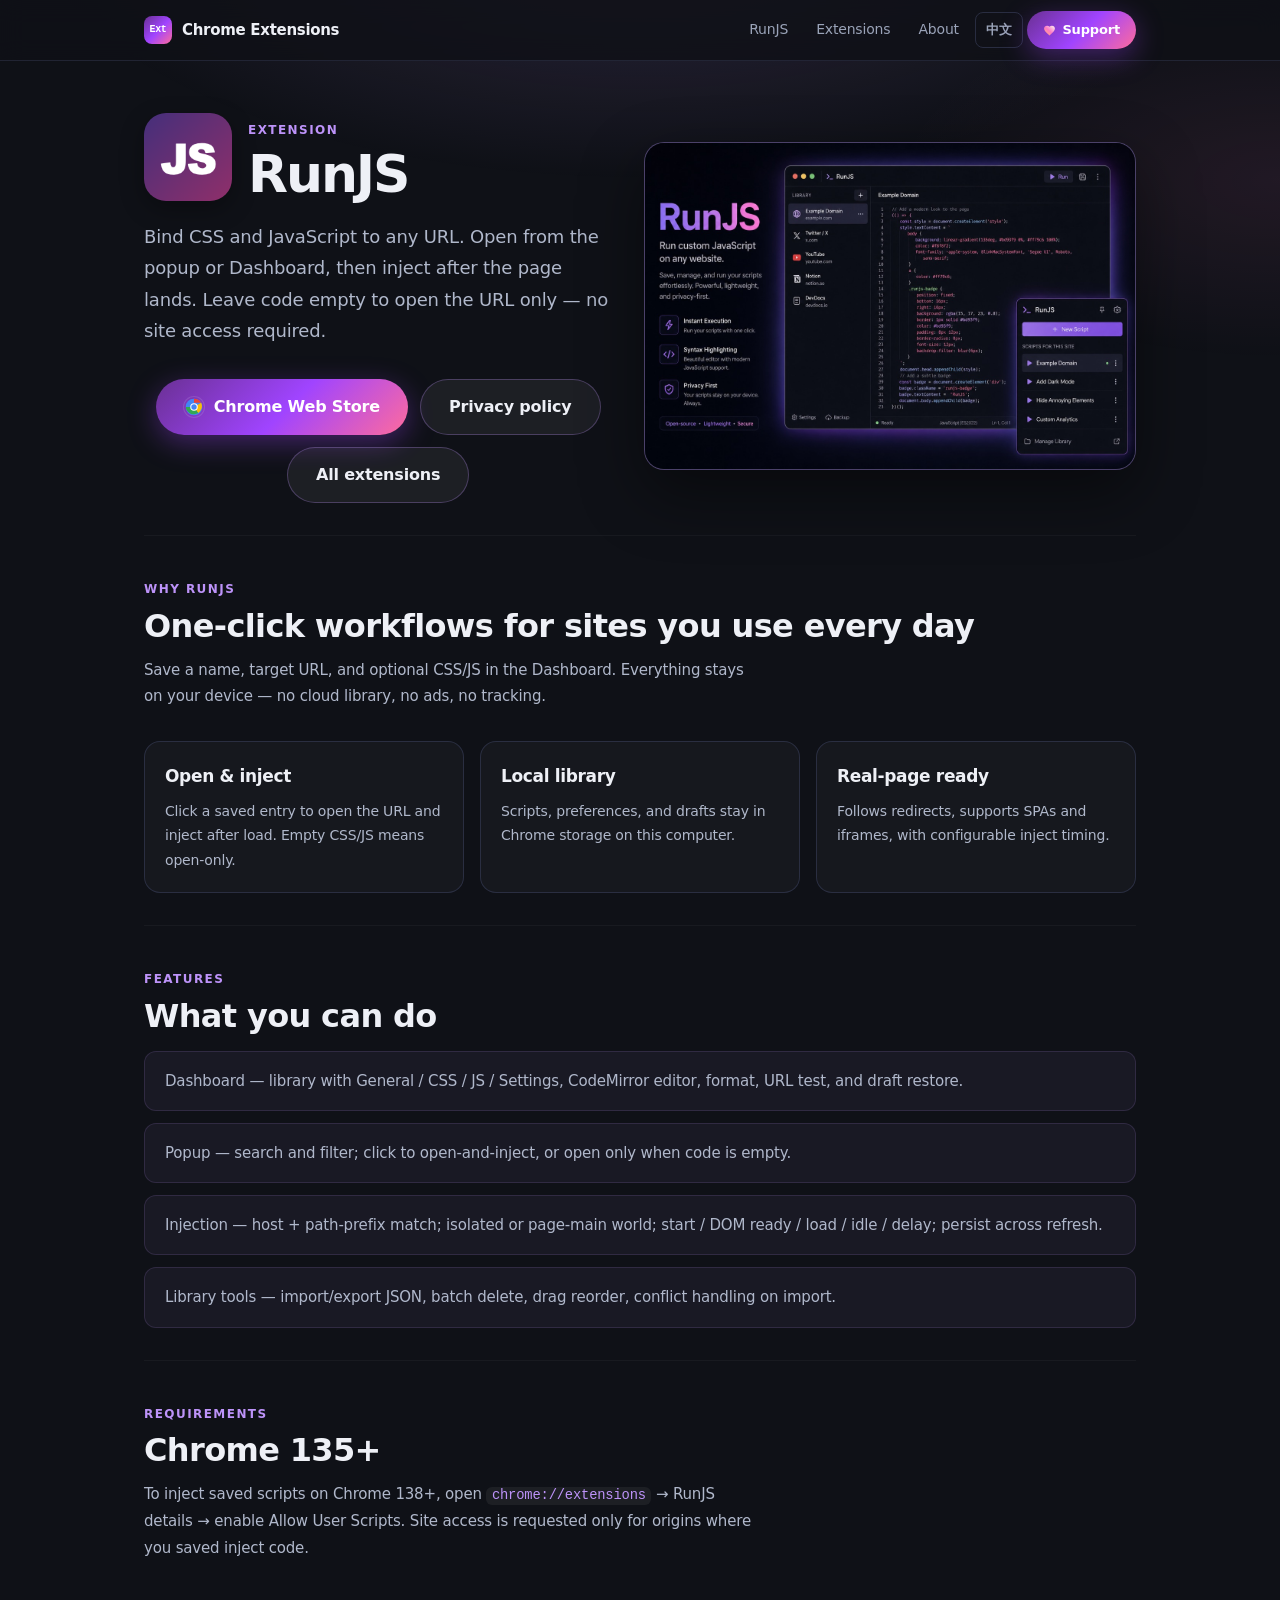
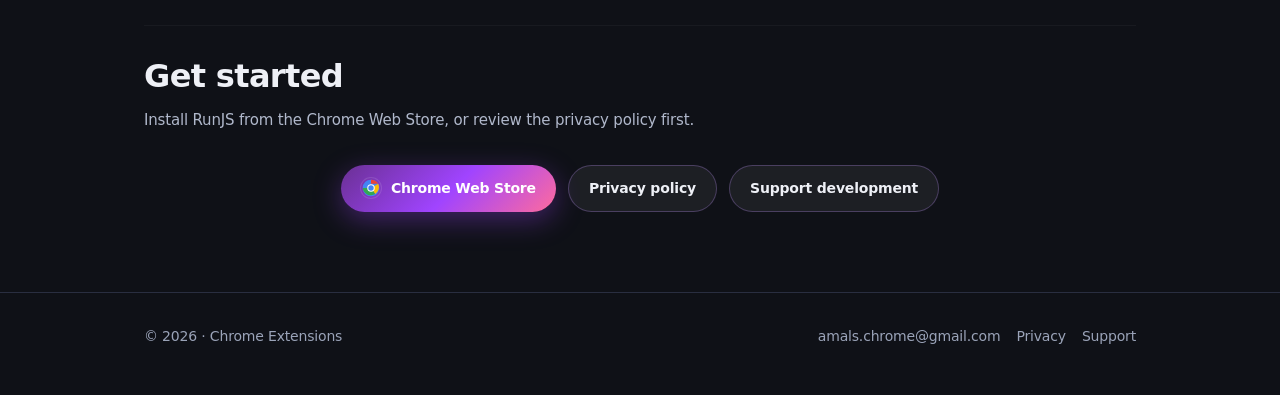
==== runjs/index.html @ 659ab611 "Deploy site 2026-09-02T06:31:39Z" ====
<!DOCTYPE html><html lang="en"> <head><meta charset="utf-8"><meta name="viewport" content="width=device-width, initial-scale=1"><meta name="description" content="RunJS binds CSS and JavaScript to URLs you choose, then injects after the page loads — local-first, no ads, no tracking."><meta name="google-site-verification" content="qglDXwd5WsR262u3-31LoP47II7P1hhxSIAEebaW-9A"><title>RunJS · Chrome Extensions</title><link rel="icon" href="/favicon.ico" sizes="any"><link rel="icon" href="/assets/site-icon.svg" type="image/svg+xml"><script>
  (function () {
    try {
      var KEY = "amals-site-locale";
      var stored = localStorage.getItem(KEY);
      var path = location.pathname || "/";
      var onZh = path === "/zh" || path === "/zh/" || path.indexOf("/zh/") === 0;

      function preferZh() {
        var langs = [];
        if (navigator.languages && navigator.languages.length) {
          langs = langs.concat(Array.prototype.slice.call(navigator.languages));
        }
        if (navigator.language) langs.push(navigator.language);
        for (var i = 0; i < langs.length; i++) {
          var x = String(langs[i] || "").toLowerCase();
          if (x.indexOf("zh") === 0) return true;
          if (x.indexOf("en") === 0) return false;
        }
        return false;
      }

      function toZh(p) {
        if (p === "/" || p === "") return "/zh/";
        if (p.indexOf("/zh") === 0) return p.endsWith("/") ? p : p + "/";
        return "/zh" + (p.endsWith("/") ? p : p + "/");
      }

      function toEn(p) {
        if (p === "/zh" || p === "/zh/") return "/";
        if (p.indexOf("/zh/") === 0) {
          var rest = p.slice(3);
          return rest.endsWith("/") ? rest : rest + "/";
        }
        return p.endsWith("/") ? p : p + "/";
      }

      var wantZh = stored === "zh" ? true : stored === "en" ? false : preferZh();
      if (wantZh && !onZh) {
        location.replace(toZh(path));
        return;
      }
      if (!wantZh && onZh && stored === "en") {
        location.replace(toEn(path));
      }
    } catch (e) {}
  })();
</script><link rel="stylesheet" href="/_astro/index.DEeL3NDK.css"></head> <body> <div class="bg-glow" aria-hidden="true"></div> <header class="nav"> <div class="wrap nav-inner"> <a class="brand" href="/"> <span class="brand-mark" aria-hidden="true">Ext</span> <span>Chrome Extensions</span> </a> <nav class="nav-links" aria-label="Primary"> <a class="nav-hide-mobile" href="/runjs/">RunJS</a> <a class="nav-hide-mobile" href="/#extensions">Extensions</a> <a class="nav-hide-mobile" href="/#about">About</a> <a class="lang-switch" href="/zh/runjs/" lang="zh-CN" data-locale-switch="zh" aria-label="Language"> 中文 </a> <a class="btn btn-primary btn-sm nav-support-btn" href="/#support"> <svg class="btn-heart" viewBox="0 0 24 24" aria-hidden="true" focusable="false"> <defs> <linearGradient id="nav-heart-grad" x1="0%" y1="100%" x2="100%" y2="0%"> <stop offset="0%" stop-color="#ffb86c"></stop> <stop offset="48%" stop-color="#ff79c6"></stop> <stop offset="100%" stop-color="#f8f8f2"></stop> </linearGradient> </defs> <path fill="url(#nav-heart-grad)" d="M12 21.35l-1.45-1.32C5.4 15.36 2 12.28 2 8.5 2 5.42 4.42 3 7.5 3c1.74 0 3.41.81 4.5 2.09C13.09 3.81 14.76 3 16.5 3 19.58 3 22 5.42 22 8.5c0 3.78-3.4 6.86-8.55 11.54L12 21.35z"></path> </svg> Support </a> </nav> </div> </header> <script>
  document.querySelectorAll("[data-locale-switch]").forEach(function (el) {
    el.addEventListener("click", function () {
      try {
        localStorage.setItem("amals-site-locale", el.getAttribute("data-locale-switch") || "");
      } catch (e) {}
    });
  });
</script>  <main id="top"> <div class="wrap"> <section class="hero product-hero"> <div class="product-hero-grid"> <div class="product-hero-copy"> <div class="product-hero-brand"> <img class="product-hero-icon" src="/assets/runjs-icon128.png" width="88" height="88" alt="RunJS icon"> <div> <p class="section-label">Extension</p> <h1>RunJS</h1> </div> </div> <p class="hero-lead product-lead">Bind CSS and JavaScript to any URL. Open from the popup or Dashboard, then inject after the page lands. Leave code empty to open the URL only — no site access required.</p> <div class="hero-actions"> <a class="btn btn-primary btn-lg btn-with-icon" href="https://chromewebstore.google.com/detail/runjs/ojnklfecniapdcbficadmjdljogefooe" rel="noopener noreferrer" target="_blank"> <svg class="btn-chrome-icon" viewBox="0 0 48 48" width="20" height="20" role="img"> <title>Chrome</title> <circle cx="24" cy="24" r="20" fill="#4285F4"></circle> <path fill="#EA4335" d="M24 4a20 20 0 0 1 17.32 10H24z"></path> <path fill="#FBBC05" d="M41.32 14A20 20 0 0 1 34 38.66L24 24z"></path> <path fill="#34A853" d="M34 38.66A20 20 0 0 1 4 24h20z"></path> <circle cx="24" cy="24" r="9" fill="#fff"></circle> <circle cx="24" cy="24" r="6.5" fill="#4285F4"></circle> </svg> Chrome Web Store </a> <a class="btn btn-ghost btn-lg" href="/runjs/privacy/"> Privacy policy </a> <a class="btn btn-ghost btn-lg" href="/">All extensions</a> </div> </div> <div class="product-hero-visual"> <img class="product-hero-shot" src="/assets/runjs-hero-mockup.jpg" width="960" height="540" alt="RunJS Dashboard and popup interface mockup" loading="eager" decoding="async"> </div> </div> </section> <section class="product-section"> <p class="section-label">Why RunJS</p> <h2 class="section-title">One-click workflows for sites you use every day</h2> <p class="section-desc">Save a name, target URL, and optional CSS/JS in the Dashboard. Everything stays on your device — no cloud library, no ads, no tracking.</p> <div class="product-grid"> <article class="product-card"> <h3>Open &amp; inject</h3> <p>Click a saved entry to open the URL and inject after load. Empty CSS/JS means open-only.</p> </article> <article class="product-card"> <h3>Local library</h3> <p>Scripts, preferences, and drafts stay in Chrome storage on this computer.</p> </article> <article class="product-card"> <h3>Real-page ready</h3> <p>Follows redirects, supports SPAs and iframes, with configurable inject timing.</p> </article> </div> </section> <section class="product-section"> <p class="section-label">Features</p> <h2 class="section-title">What you can do</h2> <ul class="product-list"> <li>Dashboard — library with General / CSS / JS / Settings, CodeMirror editor, format, URL test, and draft restore.</li> <li>Popup — search and filter; click to open-and-inject, or open only when code is empty.</li> <li>Injection — host + path-prefix match; isolated or page-main world; start / DOM ready / load / idle / delay; persist across refresh.</li> <li>Library tools — import/export JSON, batch delete, drag reorder, conflict handling on import.</li> </ul> </section> <section class="product-section"> <p class="section-label">Requirements</p> <h2 class="section-title">Chrome 135+</h2> <p class="section-desc"> To inject saved scripts on Chrome 138+, open  <code class="inline-code">chrome://extensions</code>  → RunJS details → enable Allow User Scripts. Site access is requested only for origins where you saved inject code. </p> </section> <section class="product-section product-cta"> <h2 class="section-title">Get started</h2> <p class="section-desc">Install RunJS from the Chrome Web Store, or review the privacy policy first.</p> <div class="hero-actions"> <a class="btn btn-primary btn-with-icon" href="https://chromewebstore.google.com/detail/runjs/ojnklfecniapdcbficadmjdljogefooe" rel="noopener noreferrer" target="_blank"> <svg class="btn-chrome-icon" viewBox="0 0 48 48" width="20" height="20" role="img"> <title>Chrome</title> <circle cx="24" cy="24" r="20" fill="#4285F4"></circle> <path fill="#EA4335" d="M24 4a20 20 0 0 1 17.32 10H24z"></path> <path fill="#FBBC05" d="M41.32 14A20 20 0 0 1 34 38.66L24 24z"></path> <path fill="#34A853" d="M34 38.66A20 20 0 0 1 4 24h20z"></path> <circle cx="24" cy="24" r="9" fill="#fff"></circle> <circle cx="24" cy="24" r="6.5" fill="#4285F4"></circle> </svg> Chrome Web Store </a> <a class="btn btn-ghost" href="/runjs/privacy/">Privacy policy</a> <a class="btn btn-ghost" href="/#support">Support development</a> </div> </section> </div> </main>  <footer> <div class="wrap footer-inner"> <span>© 2026 · Chrome Extensions</span> <div class="footer-links"> <a href="mailto:amals.chrome@gmail.com">amals.chrome@gmail.com</a> <a href="/runjs/privacy/">Privacy</a> <a href="/#support">Support</a> </div> </div> </footer> </body></html>
---- _astro/index.DEeL3NDK.css ----
:root{--bg: #0f1117;--panel: #1e2130;--panel-hover: #252a3d;--border: rgba(46, 51, 72, .85);--border-subtle: rgba(255, 255, 255, .04);--border-strong: rgba(189, 147, 249, .35);--fg: #eef0f6;--muted: #9aa3b8;--muted-soft: #b0b8cb;--accent: #bd93f9;--accent-2: #ff79c6;--green: #50fa7b;--gradient: linear-gradient(135deg, #6a3093 0%, #a044ff 52%, #ff6b9d 100%);--gradient-text: linear-gradient(135deg, #bd93f9 0%, #c77dff 38%, #ff79c6 100%);--gradient-soft: linear-gradient(135deg, rgba(106, 48, 147, .22) 0%, rgba(30, 33, 48, .88) 58%);--gradient-card: linear-gradient(120deg, rgba(189, 147, 249, .12), rgba(255, 121, 198, .08));--shadow-sm: 0 8px 24px rgba(0, 0, 0, .32);--shadow-md: 0 24px 64px rgba(0, 0, 0, .45);--radius-xs: 8px;--radius-sm: 12px;--radius: 16px;--space-1: 4px;--space-2: 8px;--space-3: 12px;--space-4: 16px;--space-5: 20px;--space-6: 24px;--space-7: 32px;--space-8: 48px;--font: "Inter", ui-sans-serif, system-ui, -apple-system, "Segoe UI", sans-serif;--font-mono: "JetBrains Mono", ui-monospace, Menlo, Consolas, monospace;--line-tight: 1.15;--line-body: 1.65;--line-loose: 1.75;--ease: cubic-bezier(.4, 0, .2, 1)}*{box-sizing:border-box}html{scroll-behavior:smooth}body{margin:0;min-height:100vh;display:flex;flex-direction:column;background:var(--bg);color:var(--fg);font-family:var(--font);font-size:16px;line-height:var(--line-body);letter-spacing:-.011em;-webkit-font-smoothing:antialiased;-moz-osx-font-smoothing:grayscale}body>main{flex:1 0 auto;width:100%}a{color:var(--accent);text-decoration:none;transition:color .18s var(--ease)}a:hover{color:var(--accent-2)}.bg-glow{position:fixed;inset:0;pointer-events:none;z-index:0;background:radial-gradient(ellipse 80% 50% at 50% -10%,rgba(189,147,249,.18),transparent 60%),radial-gradient(ellipse 60% 40% at 100% 20%,rgba(255,121,198,.08),transparent 50%)}.wrap{position:relative;z-index:1;max-width:1040px;margin:0 auto;padding:0 var(--space-6)}.nav{position:sticky;top:0;z-index:10;flex-shrink:0;backdrop-filter:blur(12px);background:#0f1117d1;border-bottom:1px solid rgba(46,51,72,.6)}.nav-inner{display:flex;align-items:center;justify-content:space-between;gap:var(--space-4);min-height:60px}.brand{display:flex;align-items:center;gap:10px;font-weight:700;font-size:15px;color:var(--fg);letter-spacing:-.02em;transition:opacity .18s var(--ease)}.brand:hover{color:var(--fg);opacity:.92}.brand-mark{width:28px;height:28px;border-radius:var(--radius-xs);background:var(--gradient);display:grid;place-items:center;font-family:var(--font-mono);font-size:10px;font-weight:800;color:#fff;letter-spacing:-.04em}.nav-links{display:flex;align-items:center;gap:var(--space-1);flex-wrap:wrap}.nav-links a:not(.btn){color:var(--muted);font-size:14px;padding:8px 12px;border-radius:var(--radius-xs);transition:color .18s var(--ease),background .18s var(--ease)}.nav-links a:not(.btn):hover{color:var(--fg);background:#ffffff0a}.nav-links a.lang-switch{color:var(--muted);font-size:13px;font-weight:600;padding:6px 10px;border-radius:var(--radius-xs);border:1px solid var(--border);letter-spacing:.02em}.nav-links a.lang-switch:hover{color:var(--fg);background:#ffffff0a;border-color:var(--border-strong)}.btn{display:inline-flex;align-items:center;justify-content:center;gap:8px;padding:11px 20px;border-radius:999px;font-family:var(--font);font-size:14px;font-weight:600;border:none;cursor:pointer;transition:transform .15s var(--ease),box-shadow .15s var(--ease),background .15s var(--ease),border-color .15s var(--ease)}.btn:hover{transform:translateY(-1px)}.btn:active{transform:translateY(0)}.btn-primary{background:var(--gradient);color:#fff;box-shadow:0 8px 28px #a044ff59}.btn-primary:hover{color:#fff;box-shadow:0 12px 36px #a044ff73}.nav-support-btn{gap:6px;transition:transform .15s var(--ease),box-shadow .15s var(--ease),filter .15s var(--ease)}.nav-support-btn .btn-heart{width:13px;height:13px;flex-shrink:0;display:block;transition:transform .15s var(--ease),filter .15s var(--ease)}.nav-support-btn:hover{color:#fff;filter:brightness(1.07);box-shadow:0 10px 32px #a044ff80,0 2px 10px #ff79c638}.nav-support-btn:hover .btn-heart{transform:scale(1.12);filter:brightness(1.08) saturate(1.15)}.btn-ghost{background:#ffffff0f;color:var(--fg);border:1px solid rgba(189,147,249,.28)}.btn-ghost:hover{background:#bd93f924;border-color:#bd93f96b;color:var(--fg)}.btn-store-pending{opacity:.72;cursor:default;pointer-events:none}.btn-sm{padding:8px 16px;font-size:13px}.btn-lg{padding:14px 28px;font-size:16px}.hero{padding:80px 0 var(--space-8);text-align:center}.hero-badge{display:inline-flex;align-items:center;gap:var(--space-2);padding:6px 14px;border-radius:999px;border:1px solid var(--border);background:#ffffff08;color:var(--muted);font-size:13px;margin-bottom:var(--space-6)}.hero-badge-dot{width:8px;height:8px;border-radius:50%;background:var(--green);box-shadow:0 0 10px #50fa7b8c}.hero h1{margin:0 0 var(--space-4);font-size:clamp(2rem,5vw,3.25rem);line-height:var(--line-tight);letter-spacing:-.03em;font-weight:800}.hero h1 span{background:var(--gradient-text);-webkit-background-clip:text;background-clip:text;color:transparent}.hero-lead{max-width:620px;margin:0 auto var(--space-7);font-size:18px;line-height:var(--line-loose);color:var(--muted-soft)}.hero-actions{display:flex;flex-wrap:wrap;gap:var(--space-3);justify-content:center}section{padding:var(--space-8) 0;border-top:1px solid var(--border-subtle)}section:first-of-type{border-top:none}.section-label{display:inline-block;font-size:12px;font-weight:700;letter-spacing:.12em;text-transform:uppercase;color:var(--accent);margin-bottom:var(--space-2)}.section-title{margin:0 0 var(--space-3);font-size:clamp(1.5rem,3vw,2rem);font-weight:800;letter-spacing:-.02em;line-height:var(--line-tight)}.section-desc{margin:0 0 var(--space-7);max-width:620px;font-size:15px;line-height:var(--line-loose);color:var(--muted-soft)}.values-grid{display:grid;grid-template-columns:repeat(3,minmax(0,1fr));gap:var(--space-4)}.value-card{position:relative;overflow:hidden;background:var(--panel);border:1px solid var(--border);border-radius:var(--radius);padding:var(--space-6);box-shadow:var(--shadow-sm);transition:border-color .2s var(--ease),transform .2s var(--ease),box-shadow .2s var(--ease)}.value-card:before{content:"";position:absolute;top:0;left:0;right:0;height:3px;background:var(--gradient-text);opacity:.7}.value-card:hover{border-color:var(--border-strong);transform:translateY(-2px);box-shadow:var(--shadow-md)}.value-icon{font-size:22px;margin-bottom:var(--space-3);line-height:1}.value-card h3{margin:0 0 var(--space-2);font-size:16px;font-weight:700;color:var(--fg)}.value-card p{margin:0;font-size:14px;line-height:var(--line-loose);color:var(--muted)}.ext-grid{display:grid;gap:var(--space-4)}.ext-card{display:grid;grid-template-columns:auto 1fr auto;gap:var(--space-6);align-items:center;background:var(--panel);border:1px solid var(--border);border-radius:calc(var(--radius) + 4px);padding:var(--space-6);box-shadow:var(--shadow-md);transition:border-color .2s var(--ease),background .2s var(--ease),box-shadow .2s var(--ease)}.ext-card:hover{border-color:var(--border-strong);background:var(--panel-hover);box-shadow:0 28px 72px #0000006b}.ext-icon{width:72px;height:72px;border-radius:18px;box-shadow:0 8px 24px #00000059}.ext-meta h3{margin:0 0 6px;font-size:22px;font-weight:700;letter-spacing:-.02em}.ext-title-link{color:inherit}.ext-title-link:hover{color:var(--accent)}.ext-tagline{margin:0 0 var(--space-3);color:var(--muted-soft);font-size:15px;line-height:var(--line-loose);max-width:540px}.ext-features{display:flex;flex-wrap:wrap;gap:var(--space-2);margin:0;padding:0;list-style:none}.ext-features li{font-size:12px;padding:4px 10px;border-radius:999px;background:#bd93f91a;color:#d4c4f7;border:1px solid rgba(189,147,249,.2)}.ext-actions{display:flex;flex-direction:column;gap:var(--space-2);align-items:stretch;min-width:148px}.ext-coming{display:flex;align-items:center;justify-content:center;gap:var(--space-3);padding:var(--space-6);border-radius:var(--radius);border:1px dashed rgba(46,51,72,.75);background:#ffffff08;color:var(--muted);font-size:14px;line-height:var(--line-loose)}#support{padding:var(--space-7) 0 var(--space-8)}.support-box{display:grid;grid-template-columns:minmax(0,1fr) minmax(300px,400px);gap:var(--space-6);align-items:start;padding:var(--space-6);border-radius:calc(var(--radius) + 4px);background:var(--gradient-soft);border:1px solid rgba(189,147,249,.22);box-shadow:var(--shadow-sm)}.support-box h2{margin:0 0 var(--space-2);font-size:1.5rem;font-weight:800;letter-spacing:-.02em;line-height:var(--line-tight)}.support-lead{margin:0 0 var(--space-4);font-size:14px;line-height:var(--line-loose);color:var(--muted-soft);max-width:480px}.support-intro .section-label{margin-bottom:var(--space-1)}.support-points{margin:0 0 var(--space-3);padding:0;list-style:none;display:flex;flex-direction:column;gap:var(--space-2);max-width:480px}.support-points li{position:relative;padding-left:16px;font-size:13px;line-height:var(--line-loose);color:#c5cad6}.support-points li:before{content:"";position:absolute;left:0;top:.58em;width:5px;height:5px;border-radius:50%;background:var(--gradient-text);box-shadow:0 0 8px #bd93f959}.support-note{margin:0;padding-top:var(--space-3);border-top:1px solid var(--border-subtle);font-size:12px;line-height:var(--line-loose);color:var(--muted);max-width:480px}.donate-card{display:flex;flex-direction:column;border-radius:var(--radius-sm);border:1px solid var(--border);background:var(--panel);box-shadow:var(--shadow-sm);overflow:hidden}.donate-card-head{display:flex;align-items:center;gap:var(--space-2);padding:12px 16px;background:var(--gradient-card);border-bottom:1px solid rgba(189,147,249,.18)}.donate-card-head svg{width:16px;height:16px;color:var(--accent-2);flex-shrink:0}.donate-card-head span{font-size:13px;font-weight:700;color:var(--accent)}.donate-card-body{display:flex;flex-direction:column;gap:var(--space-3);padding:var(--space-4)}.donate-paypal{display:flex;align-items:center;gap:var(--space-3);padding:12px 14px;border-radius:var(--radius-xs);border:1px solid var(--border);background:#ffffff0a;color:var(--fg);transition:border-color .16s var(--ease),background .16s var(--ease),transform .16s var(--ease)}.donate-paypal:hover{color:var(--fg);border-color:var(--border-strong);background:#bd93f914;transform:translateY(-1px)}.donate-paypal-badge{flex-shrink:0;display:grid;place-items:center;width:32px;height:32px;border-radius:8px;font-weight:800;font-size:14px;color:#fff;background:#fff;overflow:hidden;padding:0}.donate-paypal-badge-img{display:block;width:100%;height:100%;object-fit:cover}.donate-paypal-badge-img-contain{object-fit:contain;padding:3px;box-sizing:border-box}.donate-kofi-badge{background:#fff}.donate-paypal-text{display:flex;flex-direction:column;gap:1px;min-width:0;flex:1}.donate-paypal-label{font-weight:700;font-size:13px}.donate-paypal-sub{font-size:11px;color:var(--muted);word-break:break-all}.donate-paypal-arrow{width:14px;height:14px;flex-shrink:0;color:var(--muted)}.donate-qr-grid{display:grid;grid-template-columns:1fr 1fr;gap:var(--space-2);align-items:stretch}.donate-qr-item{display:flex;flex-direction:column;overflow:hidden;border-radius:var(--radius-xs);border:1px solid var(--border);background:#ffffff0a}.donate-qr-item:before{content:"";display:block;height:3px;background:var(--donate-brand, var(--accent))}.donate-qr-item-wechat{--donate-brand: #07c160}.donate-qr-item-alipay{--donate-brand: #1677ff}.donate-qr-label{font-weight:700;text-align:center;line-height:1.3;padding:8px 8px 6px;font-size:11px}.donate-qr-frame{flex:1 1 auto;display:flex;align-items:flex-end;justify-content:center;min-height:132px;padding:0 10px 12px;background:#00000026}.donate-qr-img{display:block;width:100%;max-width:120px;max-height:120px;height:auto;object-fit:contain;object-position:bottom center;border-radius:4px;background:#fff}footer{flex-shrink:0;padding:var(--space-7) 0 var(--space-8);border-top:1px solid var(--border);color:var(--muted);font-size:14px}.footer-inner{display:flex;flex-wrap:wrap;gap:var(--space-4);justify-content:space-between;align-items:center}.footer-links{display:flex;flex-wrap:wrap;gap:var(--space-4)}.footer-links a{color:var(--muted);font-size:14px}.footer-links a:hover{color:var(--accent)}.not-found{display:flex;align-items:center}.not-found-inner{width:100%}.not-found-hero{text-align:center;padding:clamp(48px,10vh,120px) 0}.not-found-code{margin:0 0 var(--space-4);font-family:var(--font-mono);font-size:clamp(72px,16vw,140px);font-weight:800;line-height:.95;letter-spacing:-.06em;background:var(--gradient-text);-webkit-background-clip:text;background-clip:text;color:transparent}.not-found-hero h1{margin:0 0 var(--space-4);font-size:clamp(32px,5vw,48px);font-weight:800;letter-spacing:-.03em;line-height:var(--line-tight);color:var(--fg)}.not-found-lead{max-width:36em;margin:0 auto var(--space-7);color:var(--muted-soft);font-size:clamp(17px,2.2vw,20px);line-height:var(--line-loose)}.product-hero{text-align:left;padding-top:var(--space-8);padding-bottom:var(--space-7)}.product-hero-grid{display:grid;grid-template-columns:minmax(0,1fr) minmax(0,1.05fr);gap:var(--space-7);align-items:center}.product-hero-copy{min-width:0}.product-hero-brand{display:flex;align-items:center;gap:var(--space-4);margin-bottom:var(--space-4)}.product-hero-icon{width:88px;height:88px;border-radius:22px;box-shadow:var(--shadow-sm)}.product-hero-brand .section-label{margin-bottom:var(--space-1)}.product-hero-brand h1{margin:0;font-size:clamp(36px,6vw,52px);font-weight:800;letter-spacing:-.04em;line-height:var(--line-tight)}.product-lead{margin-left:0;max-width:36em;text-align:left}.product-hero-visual{position:relative;min-width:0}.product-hero-shot{display:block;width:100%;height:auto;border-radius:calc(var(--radius) + 4px);border:1px solid rgba(189,147,249,.28);box-shadow:var(--shadow-md),0 0 0 1px #ffffff08 inset;background:var(--panel)}.btn-with-icon{gap:10px}.btn-chrome-icon{width:20px;height:20px;flex-shrink:0;display:block;border-radius:50%;box-shadow:0 0 0 1px #ffffff1f}.btn-store-pending .btn-chrome-icon{opacity:.92}.product-section{padding:var(--space-7) 0;border-top:1px solid var(--border-subtle)}.product-grid{display:grid;grid-template-columns:repeat(3,minmax(0,1fr));gap:var(--space-4);margin-top:var(--space-5)}.product-card{padding:var(--space-5);border-radius:var(--radius);background:#ffffff08;border:1px solid var(--border)}.product-card h3{margin:0 0 var(--space-2);font-size:17px;font-weight:700;letter-spacing:-.02em}.product-card p{margin:0;color:var(--muted-soft);font-size:14px;line-height:var(--line-loose)}.product-list{margin:var(--space-4) 0 0;padding:0;list-style:none;display:grid;gap:var(--space-3)}.product-list li{padding:var(--space-4) var(--space-5);border-radius:var(--radius-sm);background:#bd93f90f;border:1px solid rgba(189,147,249,.14);color:var(--muted-soft);font-size:15px;line-height:var(--line-loose)}.product-list strong{color:var(--fg)}.inline-code{font-family:var(--font-mono);font-size:.92em;padding:.1em .4em;border-radius:6px;background:#ffffff0f;color:var(--accent)}.product-cta{margin-bottom:var(--space-8)}.uninstall-hero .product-hero-grid,.uninstall-hero-copy{max-width:40rem}.uninstall-email a{color:var(--accent);text-decoration:none;font-weight:600}.uninstall-email a:hover{text-decoration:underline}@media (max-width: 860px){.values-grid,.product-grid{grid-template-columns:1fr}.product-hero-grid{grid-template-columns:1fr;gap:var(--space-6)}.product-hero{text-align:center}.product-hero-brand{justify-content:center;flex-direction:column}.product-lead{margin-left:auto;margin-right:auto;text-align:center}.product-hero .hero-actions{justify-content:center}.product-hero-visual{order:-1}}@media (max-width: 768px){.wrap{padding:0 var(--space-4)}.hero{padding:var(--space-8) 0 var(--space-7)}section{padding:var(--space-7) 0}.ext-card{grid-template-columns:1fr;text-align:center;gap:var(--space-4)}.ext-icon{margin:0 auto}.ext-tagline{margin-left:auto;margin-right:auto}.ext-features{justify-content:center}.ext-actions{min-width:0;max-width:220px;margin:0 auto}.support-box{grid-template-columns:1fr;gap:var(--space-4);text-align:center}.support-lead,.support-points,.support-note{margin-left:auto;margin-right:auto}.support-points li{text-align:left;max-width:320px;margin:0 auto}.donate-card{max-width:340px;margin:0 auto;width:100%}.nav-links .nav-hide-mobile{display:none}}
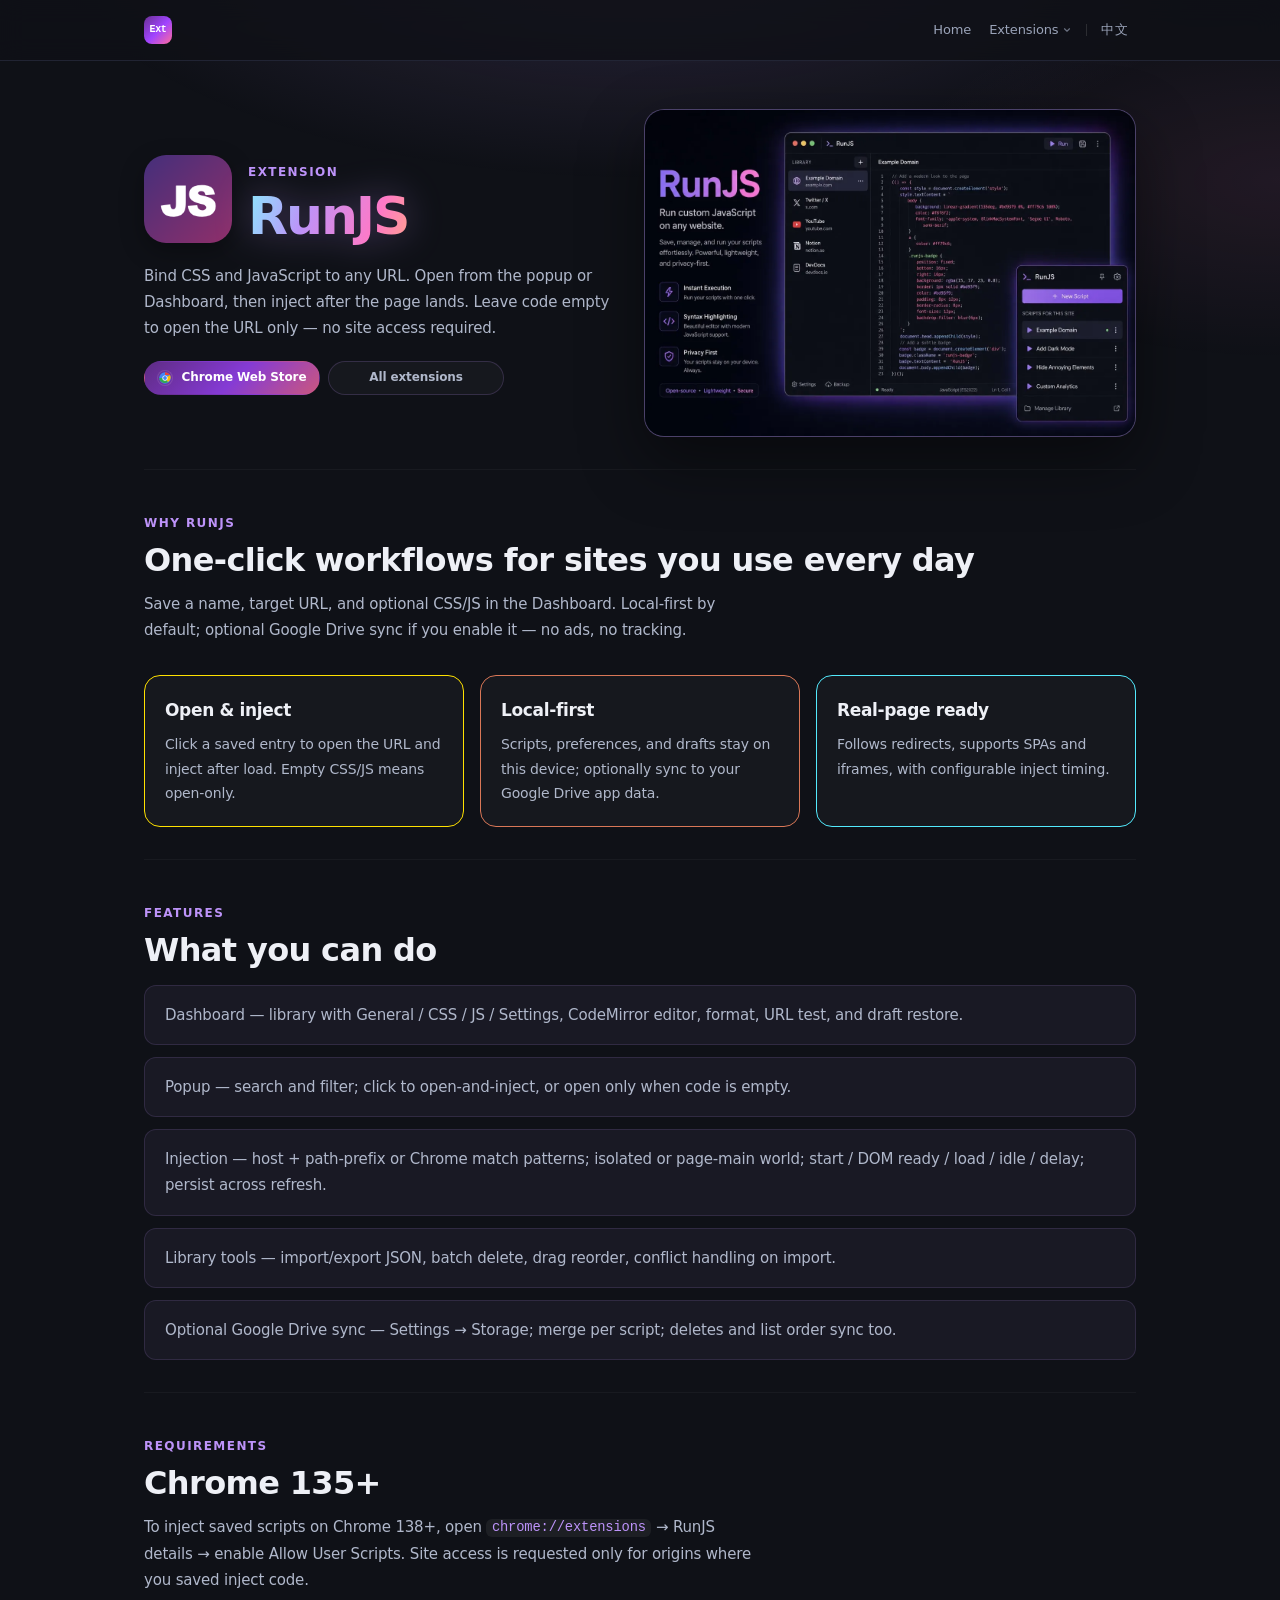
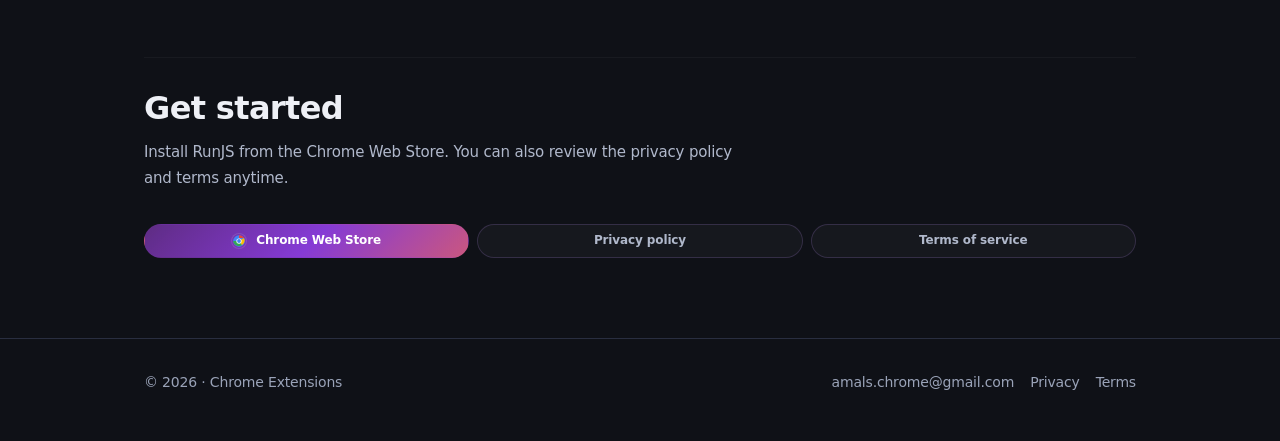
==== commit 316560da: "Deploy site 2026-10-07T11:57:51Z" ====
--- a/runjs/index.html
+++ b/runjs/index.html
@@ -1,4 +1,4 @@
-<!DOCTYPE html><html lang="en"> <head><meta charset="utf-8"><meta name="viewport" content="width=device-width, initial-scale=1"><meta name="description" content="RunJS binds CSS and JavaScript to URLs you choose, then injects after the page loads — local-first, no ads, no tracking."><meta name="google-site-verification" content="qglDXwd5WsR262u3-31LoP47II7P1hhxSIAEebaW-9A"><title>RunJS · Chrome Extensions</title><link rel="icon" href="/favicon.ico" sizes="any"><link rel="icon" href="/assets/site-icon.svg" type="image/svg+xml"><script>
+<!DOCTYPE html><html lang="en"> <head><meta charset="utf-8"><meta name="viewport" content="width=device-width, initial-scale=1"><meta name="description" content="RunJS binds CSS and JavaScript to URLs you choose, then injects after the page loads — local-first, no ads, no tracking."><meta name="google-site-verification" content="qglDXwd5WsR262u3-31LoP47II7P1hhxSIAEebaW-9A"><link rel="canonical" href="https://amals-chrome.com/runjs/"><meta property="og:type" content="website"><meta property="og:site_name" content="Chrome Extensions"><meta property="og:title" content="RunJS · Chrome Extensions"><meta property="og:description" content="RunJS binds CSS and JavaScript to URLs you choose, then injects after the page loads — local-first, no ads, no tracking."><meta property="og:url" content="https://amals-chrome.com/runjs/"><meta property="og:image" content="https://amals-chrome.com/assets/og-runjs.jpg"><meta property="og:locale" content="en_US"><meta name="twitter:card" content="summary_large_image"><meta name="twitter:title" content="RunJS · Chrome Extensions"><meta name="twitter:description" content="RunJS binds CSS and JavaScript to URLs you choose, then injects after the page loads — local-first, no ads, no tracking."><meta name="twitter:image" content="https://amals-chrome.com/assets/og-runjs.jpg"><title>RunJS · Chrome Extensions</title><link rel="icon" href="/favicon.ico" sizes="any"><link rel="icon" href="/assets/site-icon.svg" type="image/svg+xml"><script>
   (function () {
     try {
       var KEY = "amals-site-locale";
@@ -35,22 +35,28 @@
         return p.endsWith("/") ? p : p + "/";
       }
 
+      var suffix = (location.search || "") + (location.hash || "");
       var wantZh = stored === "zh" ? true : stored === "en" ? false : preferZh();
       if (wantZh && !onZh) {
-        location.replace(toZh(path));
+        location.replace(toZh(path) + suffix);
         return;
       }
       if (!wantZh && onZh && stored === "en") {
-        location.replace(toEn(path));
+        location.replace(toEn(path) + suffix);
       }
     } catch (e) {}
   })();
-</script><link rel="stylesheet" href="/_astro/index.DEeL3NDK.css"></head> <body> <div class="bg-glow" aria-hidden="true"></div> <header class="nav"> <div class="wrap nav-inner"> <a class="brand" href="/"> <span class="brand-mark" aria-hidden="true">Ext</span> <span>Chrome Extensions</span> </a> <nav class="nav-links" aria-label="Primary"> <a class="nav-hide-mobile" href="/runjs/">RunJS</a> <a class="nav-hide-mobile" href="/#extensions">Extensions</a> <a class="nav-hide-mobile" href="/#about">About</a> <a class="lang-switch" href="/zh/runjs/" lang="zh-CN" data-locale-switch="zh" aria-label="Language"> 中文 </a> <a class="btn btn-primary btn-sm nav-support-btn" href="/#support"> <svg class="btn-heart" viewBox="0 0 24 24" aria-hidden="true" focusable="false"> <defs> <linearGradient id="nav-heart-grad" x1="0%" y1="100%" x2="100%" y2="0%"> <stop offset="0%" stop-color="#ffb86c"></stop> <stop offset="48%" stop-color="#ff79c6"></stop> <stop offset="100%" stop-color="#f8f8f2"></stop> </linearGradient> </defs> <path fill="url(#nav-heart-grad)" d="M12 21.35l-1.45-1.32C5.4 15.36 2 12.28 2 8.5 2 5.42 4.42 3 7.5 3c1.74 0 3.41.81 4.5 2.09C13.09 3.81 14.76 3 16.5 3 19.58 3 22 5.42 22 8.5c0 3.78-3.4 6.86-8.55 11.54L12 21.35z"></path> </svg> Support </a> </nav> </div> </header> <script>
+</script><link rel="stylesheet" href="/_astro/uninstall.C4kLvBeq.css"></head> <body> <div class="bg-glow" aria-hidden="true"></div> <header class="nav"> <div class="wrap nav-inner"> <a class="brand" href="/" aria-label="Chrome Extensions home"> <span class="brand-mark" aria-hidden="true">Ext</span> </a> <nav class="nav-links" aria-label="Primary"> <a class="nav-link" href="/">Home</a> <div class="nav-dropdown"> <a class="nav-link nav-dropdown-trigger" href="/#extensions" aria-haspopup="true"> <span>Extensions</span> <svg class="nav-caret" viewBox="0 0 12 12" aria-hidden="true" focusable="false"> <path d="M3 4.5 6 7.5 9 4.5" fill="none" stroke="currentColor" stroke-width="1.4" stroke-linecap="round" stroke-linejoin="round"></path> </svg> </a> <div class="nav-dropdown-menu" role="menu"> <a class="nav-dropdown-item" role="menuitem" href="/runjs/">RunJS</a> </div> </div>  <span class="nav-sep" aria-hidden="true"></span> <a class="nav-link nav-lang" href="/zh/runjs/" lang="zh-CN" data-locale-switch="zh" aria-label="Language"> 中文 </a> </nav> </div> </header> <script>
   document.querySelectorAll("[data-locale-switch]").forEach(function (el) {
-    el.addEventListener("click", function () {
+    el.addEventListener("click", function (e) {
       try {
         localStorage.setItem("amals-site-locale", el.getAttribute("data-locale-switch") || "");
-      } catch (e) {}
+      } catch (err) {}
+      var hash = location.hash || "";
+      if (!hash) return;
+      e.preventDefault();
+      var href = el.getAttribute("href") || "";
+      location.href = href.split("#")[0] + hash;
     });
   });
-</script>  <main id="top"> <div class="wrap"> <section class="hero product-hero"> <div class="product-hero-grid"> <div class="product-hero-copy"> <div class="product-hero-brand"> <img class="product-hero-icon" src="/assets/runjs-icon128.png" width="88" height="88" alt="RunJS icon"> <div> <p class="section-label">Extension</p> <h1>RunJS</h1> </div> </div> <p class="hero-lead product-lead">Bind CSS and JavaScript to any URL. Open from the popup or Dashboard, then inject after the page lands. Leave code empty to open the URL only — no site access required.</p> <div class="hero-actions"> <a class="btn btn-primary btn-lg btn-with-icon" href="https://chromewebstore.google.com/detail/runjs/ojnklfecniapdcbficadmjdljogefooe" rel="noopener noreferrer" target="_blank"> <svg class="btn-chrome-icon" viewBox="0 0 48 48" width="20" height="20" role="img"> <title>Chrome</title> <circle cx="24" cy="24" r="20" fill="#4285F4"></circle> <path fill="#EA4335" d="M24 4a20 20 0 0 1 17.32 10H24z"></path> <path fill="#FBBC05" d="M41.32 14A20 20 0 0 1 34 38.66L24 24z"></path> <path fill="#34A853" d="M34 38.66A20 20 0 0 1 4 24h20z"></path> <circle cx="24" cy="24" r="9" fill="#fff"></circle> <circle cx="24" cy="24" r="6.5" fill="#4285F4"></circle> </svg> Chrome Web Store </a> <a class="btn btn-ghost btn-lg" href="/runjs/privacy/"> Privacy policy </a> <a class="btn btn-ghost btn-lg" href="/">All extensions</a> </div> </div> <div class="product-hero-visual"> <img class="product-hero-shot" src="/assets/runjs-hero-mockup.jpg" width="960" height="540" alt="RunJS Dashboard and popup interface mockup" loading="eager" decoding="async"> </div> </div> </section> <section class="product-section"> <p class="section-label">Why RunJS</p> <h2 class="section-title">One-click workflows for sites you use every day</h2> <p class="section-desc">Save a name, target URL, and optional CSS/JS in the Dashboard. Everything stays on your device — no cloud library, no ads, no tracking.</p> <div class="product-grid"> <article class="product-card"> <h3>Open &amp; inject</h3> <p>Click a saved entry to open the URL and inject after load. Empty CSS/JS means open-only.</p> </article> <article class="product-card"> <h3>Local library</h3> <p>Scripts, preferences, and drafts stay in Chrome storage on this computer.</p> </article> <article class="product-card"> <h3>Real-page ready</h3> <p>Follows redirects, supports SPAs and iframes, with configurable inject timing.</p> </article> </div> </section> <section class="product-section"> <p class="section-label">Features</p> <h2 class="section-title">What you can do</h2> <ul class="product-list"> <li>Dashboard — library with General / CSS / JS / Settings, CodeMirror editor, format, URL test, and draft restore.</li> <li>Popup — search and filter; click to open-and-inject, or open only when code is empty.</li> <li>Injection — host + path-prefix match; isolated or page-main world; start / DOM ready / load / idle / delay; persist across refresh.</li> <li>Library tools — import/export JSON, batch delete, drag reorder, conflict handling on import.</li> </ul> </section> <section class="product-section"> <p class="section-label">Requirements</p> <h2 class="section-title">Chrome 135+</h2> <p class="section-desc"> To inject saved scripts on Chrome 138+, open  <code class="inline-code">chrome://extensions</code>  → RunJS details → enable Allow User Scripts. Site access is requested only for origins where you saved inject code. </p> </section> <section class="product-section product-cta"> <h2 class="section-title">Get started</h2> <p class="section-desc">Install RunJS from the Chrome Web Store, or review the privacy policy first.</p> <div class="hero-actions"> <a class="btn btn-primary btn-with-icon" href="https://chromewebstore.google.com/detail/runjs/ojnklfecniapdcbficadmjdljogefooe" rel="noopener noreferrer" target="_blank"> <svg class="btn-chrome-icon" viewBox="0 0 48 48" width="20" height="20" role="img"> <title>Chrome</title> <circle cx="24" cy="24" r="20" fill="#4285F4"></circle> <path fill="#EA4335" d="M24 4a20 20 0 0 1 17.32 10H24z"></path> <path fill="#FBBC05" d="M41.32 14A20 20 0 0 1 34 38.66L24 24z"></path> <path fill="#34A853" d="M34 38.66A20 20 0 0 1 4 24h20z"></path> <circle cx="24" cy="24" r="9" fill="#fff"></circle> <circle cx="24" cy="24" r="6.5" fill="#4285F4"></circle> </svg> Chrome Web Store </a> <a class="btn btn-ghost" href="/runjs/privacy/">Privacy policy</a> <a class="btn btn-ghost" href="/#support">Support development</a> </div> </section> </div> </main>  <footer> <div class="wrap footer-inner"> <span>© 2026 · Chrome Extensions</span> <div class="footer-links"> <a href="mailto:amals.chrome@gmail.com">amals.chrome@gmail.com</a> <a href="/runjs/privacy/">Privacy</a> <a href="/#support">Support</a> </div> </div> </footer> </body></html>+</script>  <script type="application/ld+json">{"@context":"https://schema.org","@type":"SoftwareApplication","name":"RunJS","applicationCategory":"BrowserApplication","operatingSystem":"Google Chrome","description":"RunJS binds CSS and JavaScript to URLs you choose, then injects after the page loads — local-first, no ads, no tracking.","url":"https://amals-chrome.com/runjs/","image":"https://amals-chrome.com/assets/og-runjs.jpg","offers":{"@type":"Offer","price":"0","priceCurrency":"USD","url":"https://chromewebstore.google.com/detail/runjs/ojnklfecniapdcbficadmjdljogefooe"}}</script> <main id="top"> <div class="wrap"> <section class="hero product-hero"> <div class="product-hero-grid"> <div class="product-hero-copy"> <div class="product-hero-brand"> <img class="product-hero-icon" src="/assets/runjs-icon128.png" width="88" height="88" alt="RunJS icon"> <div> <p class="section-label">Extension</p> <h1><span>RunJS</span></h1> </div> </div> <p class="hero-lead product-lead">Bind CSS and JavaScript to any URL. Open from the popup or Dashboard, then inject after the page lands. Leave code empty to open the URL only — no site access required.</p> <div class="product-actions product-actions-hero"> <a class="btn btn-primary product-action-btn product-action-store btn-with-icon" href="https://chromewebstore.google.com/detail/runjs/ojnklfecniapdcbficadmjdljogefooe" rel="noopener noreferrer" target="_blank"> <svg class="btn-chrome-icon" viewBox="0 0 48 48" width="20" height="20" role="img"> <title>Chrome</title> <circle cx="24" cy="24" r="20" fill="#4285F4"></circle> <path fill="#EA4335" d="M24 4a20 20 0 0 1 17.32 10H24z"></path> <path fill="#FBBC05" d="M41.32 14A20 20 0 0 1 34 38.66L24 24z"></path> <path fill="#34A853" d="M34 38.66A20 20 0 0 1 4 24h20z"></path> <circle cx="24" cy="24" r="9" fill="#fff"></circle> <circle cx="24" cy="24" r="6.5" fill="#4285F4"></circle> </svg> Chrome Web Store </a> <a class="btn btn-ghost product-action-btn" href="/">All extensions</a> </div> </div> <div class="product-hero-visual"> <picture> <source type="image/webp" srcset="/assets/runjs-hero-mockup.webp" sizes="(max-width: 860px) 100vw, 520px"> <img class="product-hero-shot" src="/assets/runjs-hero-mockup.jpg" width="960" height="640" alt="RunJS Dashboard and popup interface mockup" sizes="(max-width: 860px) 100vw, 520px" loading="eager" decoding="async" fetchpriority="high"> </picture> </div> </div> </section> <section class="product-section"> <p class="section-label">Why RunJS</p> <h2 class="section-title">One-click workflows for sites you use every day</h2> <p class="section-desc">Save a name, target URL, and optional CSS/JS in the Dashboard. Local-first by default; optional Google Drive sync if you enable it — no ads, no tracking.</p> <div class="product-grid product-grid-why"> <article class="product-card"> <h3>Open &amp; inject</h3> <p>Click a saved entry to open the URL and inject after load. Empty CSS/JS means open-only.</p> </article> <article class="product-card"> <h3>Local-first</h3> <p>Scripts, preferences, and drafts stay on this device; optionally sync to your Google Drive app data.</p> </article> <article class="product-card"> <h3>Real-page ready</h3> <p>Follows redirects, supports SPAs and iframes, with configurable inject timing.</p> </article> </div> </section> <section class="product-section"> <p class="section-label">Features</p> <h2 class="section-title">What you can do</h2> <ul class="product-list"> <li>Dashboard — library with General / CSS / JS / Settings, CodeMirror editor, format, URL test, and draft restore.</li> <li>Popup — search and filter; click to open-and-inject, or open only when code is empty.</li> <li>Injection — host + path-prefix or Chrome match patterns; isolated or page-main world; start / DOM ready / load / idle / delay; persist across refresh.</li> <li>Library tools — import/export JSON, batch delete, drag reorder, conflict handling on import.</li> <li>Optional Google Drive sync — Settings → Storage; merge per script; deletes and list order sync too.</li> </ul> </section> <section class="product-section"> <p class="section-label">Requirements</p> <h2 class="section-title">Chrome 135+</h2> <p class="section-desc"> To inject saved scripts on Chrome 138+, open  <code class="inline-code">chrome://extensions</code>  → RunJS details → enable Allow User Scripts. Site access is requested only for origins where you saved inject code. </p> </section> <section class="product-section product-cta"> <h2 class="section-title">Get started</h2> <p class="section-desc">Install RunJS from the Chrome Web Store. You can also review the privacy policy and terms anytime.</p> <div class="product-actions product-cta-actions"> <a class="btn btn-primary product-action-btn product-action-store btn-with-icon" href="https://chromewebstore.google.com/detail/runjs/ojnklfecniapdcbficadmjdljogefooe" rel="noopener noreferrer" target="_blank"> <svg class="btn-chrome-icon" viewBox="0 0 48 48" width="20" height="20" role="img"> <title>Chrome</title> <circle cx="24" cy="24" r="20" fill="#4285F4"></circle> <path fill="#EA4335" d="M24 4a20 20 0 0 1 17.32 10H24z"></path> <path fill="#FBBC05" d="M41.32 14A20 20 0 0 1 34 38.66L24 24z"></path> <path fill="#34A853" d="M34 38.66A20 20 0 0 1 4 24h20z"></path> <circle cx="24" cy="24" r="9" fill="#fff"></circle> <circle cx="24" cy="24" r="6.5" fill="#4285F4"></circle> </svg> Chrome Web Store </a> <a class="btn btn-ghost product-action-btn" href="/runjs/privacy/"> Privacy policy </a> <a class="btn btn-ghost product-action-btn" href="/runjs/terms/"> Terms of service </a>  </div> </section> </div> </main>  <footer> <div class="wrap footer-inner"> <span>© 2026 · Chrome Extensions</span> <div class="footer-links"> <a href="mailto:amals.chrome@gmail.com">amals.chrome@gmail.com</a> <a href="/runjs/privacy/">Privacy</a> <a href="/runjs/terms/">Terms</a>  </div> </div> </footer> </body></html>
--- a/_astro/uninstall.C4kLvBeq.css
+++ b/_astro/uninstall.C4kLvBeq.css
@@ -0,0 +1 @@
+:root{--bg: #0f1117;--panel: #1e2130;--panel-hover: #252a3d;--border: rgba(46, 51, 72, .85);--border-subtle: rgba(255, 255, 255, .04);--border-strong: rgba(189, 147, 249, .35);--fg: #eef0f6;--muted: #9aa3b8;--muted-soft: #b0b8cb;--accent: #bd93f9;--accent-2: #ff79c6;--green: #50fa7b;--gradient: linear-gradient(135deg, #6a3093 0%, #a044ff 52%, #ff6b9d 100%);--gradient-text: linear-gradient(135deg, #bd93f9 0%, #c77dff 38%, #ff79c6 100%);--gradient-soft: linear-gradient(135deg, rgba(106, 48, 147, .22) 0%, rgba(30, 33, 48, .88) 58%);--gradient-card: linear-gradient(120deg, rgba(189, 147, 249, .12), rgba(255, 121, 198, .08));--shadow-sm: 0 8px 24px rgba(0, 0, 0, .32);--shadow-md: 0 24px 64px rgba(0, 0, 0, .45);--radius-xs: 8px;--radius-sm: 12px;--radius: 16px;--space-1: 4px;--space-2: 8px;--space-3: 12px;--space-4: 16px;--space-5: 20px;--space-6: 24px;--space-7: 32px;--space-8: 48px;--font: "Inter", ui-sans-serif, system-ui, -apple-system, "Segoe UI", sans-serif;--font-mono: "JetBrains Mono", ui-monospace, Menlo, Consolas, monospace;--line-tight: 1.15;--line-body: 1.65;--line-loose: 1.75;--ease: cubic-bezier(.4, 0, .2, 1)}*{box-sizing:border-box}html{scroll-behavior:smooth}body{margin:0;min-height:100vh;display:flex;flex-direction:column;background:var(--bg);color:var(--fg);font-family:var(--font);font-size:16px;line-height:var(--line-body);letter-spacing:-.011em;-webkit-font-smoothing:antialiased;-moz-osx-font-smoothing:grayscale}body>main{flex:1 0 auto;width:100%}a{color:var(--accent);text-decoration:none;transition:color .18s var(--ease)}a:hover{color:var(--accent-2)}.bg-glow{position:fixed;inset:0;pointer-events:none;z-index:0;background:radial-gradient(ellipse 80% 50% at 50% -10%,rgba(189,147,249,.18),transparent 60%),radial-gradient(ellipse 60% 40% at 100% 20%,rgba(255,121,198,.08),transparent 50%)}.wrap{position:relative;z-index:1;max-width:1040px;margin:0 auto;padding:0 var(--space-6)}.nav{position:sticky;top:0;z-index:10;flex-shrink:0;backdrop-filter:blur(12px);background:#0f1117d1;border-bottom:1px solid rgba(46,51,72,.6)}.nav-inner{display:flex;align-items:center;justify-content:space-between;gap:var(--space-4);min-height:60px}.brand{display:flex;align-items:center;gap:10px;font-weight:700;font-size:15px;color:var(--fg);letter-spacing:-.02em;transition:opacity .18s var(--ease)}.brand:hover{color:var(--fg);opacity:.92}.brand-mark{width:28px;height:28px;border-radius:var(--radius-xs);background:var(--gradient);display:grid;place-items:center;font-family:var(--font-mono);font-size:10px;font-weight:800;color:#fff;letter-spacing:-.04em}.nav-links{display:flex;align-items:center;gap:2px;flex-wrap:wrap}.nav-link{position:relative;display:inline-flex;align-items:center;gap:4px;color:var(--muted);font-size:13px;font-weight:500;letter-spacing:-.01em;padding:6px 8px;border-radius:0;border:none;background:transparent;box-shadow:none;transform:none;transition:color .18s var(--ease)}.nav-link:after{content:"";position:absolute;left:50%;bottom:1px;width:100%;height:2.5px;background:#d4c4f7;border-radius:999px;opacity:1;transform:translate(-50%) scaleX(0);transform-origin:center;transition:transform .22s var(--ease);pointer-events:none}.nav-link:hover{color:#fff;background:transparent;transform:none;box-shadow:none}.nav-link:hover:after,.nav-dropdown:hover>.nav-dropdown-trigger:after,.nav-dropdown:focus-within>.nav-dropdown-trigger:after{transform:translate(-50%) scaleX(1)}.nav-sep{width:1px;height:12px;margin:0 4px;background:#ffffff1f;flex-shrink:0}.nav-lang{font-weight:500;letter-spacing:.02em;color:var(--muted)}.nav-lang:hover{color:#fff;background:transparent}.nav-lang:hover:after{background:#d4c4f7}.nav-dropdown{position:relative}.nav-caret{width:10px;height:10px;opacity:.65;transition:transform .18s var(--ease),opacity .18s var(--ease)}.nav-dropdown:hover .nav-caret,.nav-dropdown:focus-within .nav-caret{transform:rotate(180deg);opacity:1}.nav-dropdown-menu{position:absolute;top:calc(100% + 4px);left:50%;min-width:128px;padding:6px;border-radius:10px;border:1px solid #d4c4f7;background:#12151ef5;box-shadow:0 8px 24px #00000047;backdrop-filter:blur(10px);opacity:0;visibility:hidden;transform:translate(-50%,2px);transition:opacity .14s var(--ease),transform .14s var(--ease),visibility .14s var(--ease);z-index:20}.nav-dropdown:after{content:"";position:absolute;left:0;right:0;top:100%;height:8px}.nav-dropdown:hover .nav-dropdown-menu,.nav-dropdown:focus-within .nav-dropdown-menu{opacity:1;visibility:visible;transform:translate(-50%)}.nav-dropdown-item{position:relative;display:block;padding:8px 12px;border-radius:7px;color:var(--muted-soft);font-size:13px;font-weight:500;background:transparent;border:none;transition:color .16s var(--ease),background .16s var(--ease)}.nav-dropdown-item:hover{color:#fff;background:linear-gradient(135deg,#d4c4f738,#bd93f929 55%,#53eafd1a)}.btn{display:inline-flex;align-items:center;justify-content:center;gap:8px;padding:11px 20px;border-radius:999px;font-family:var(--font);font-size:14px;font-weight:600;border:none;cursor:pointer;transition:transform .15s var(--ease),box-shadow .15s var(--ease),background .15s var(--ease),border-color .15s var(--ease)}.btn:hover{transform:translateY(-1px)}.btn:active{transform:translateY(0)}.btn-primary{background:var(--gradient);color:#fff;box-shadow:0 8px 28px #a044ff59}.btn-primary:hover{color:#fff;box-shadow:0 12px 36px #a044ff73}.btn-ghost{background:#ffffff0f;color:var(--fg);border:1px solid rgba(189,147,249,.28)}.btn-ghost:hover{background:#bd93f924;border-color:#bd93f96b;color:var(--fg)}.btn-store-pending{opacity:.72;cursor:default;pointer-events:none}.btn-sm{padding:8px 16px;font-size:13px}.btn-lg{padding:14px 28px;font-size:16px}.hero{padding:96px 0 var(--space-8);text-align:center}.home-hero{position:relative;min-height:calc(100dvh - 60px);display:flex;flex-direction:column;align-items:stretch;padding:0;text-align:center;overflow:hidden}.home-hero-bg{position:absolute;inset:0;pointer-events:none;z-index:0;overflow:hidden;background:radial-gradient(ellipse 90% 60% at 50% 0%,rgba(189,147,249,.22),transparent 58%),radial-gradient(ellipse 50% 40% at 12% 70%,rgba(83,234,253,.1),transparent 55%),radial-gradient(ellipse 45% 35% at 88% 65%,rgba(255,121,198,.12),transparent 50%)}.home-hero-orb{position:absolute;border-radius:50%;filter:blur(52px);opacity:.7;mix-blend-mode:screen;will-change:transform}.home-hero-orb-a{width:42vmax;height:42vmax;left:-8%;top:8%;background:radial-gradient(circle,rgba(189,147,249,.45) 0%,transparent 68%);animation:home-orb-a 16s ease-in-out infinite alternate}.home-hero-orb-b{width:36vmax;height:36vmax;right:-10%;top:22%;background:radial-gradient(circle,rgba(255,121,198,.32) 0%,transparent 70%);animation:home-orb-b 20s ease-in-out infinite alternate}.home-hero-orb-c{width:30vmax;height:30vmax;left:34%;bottom:-12%;background:radial-gradient(circle,rgba(83,234,253,.22) 0%,transparent 72%);animation:home-orb-c 18s ease-in-out infinite alternate}@keyframes home-orb-a{0%{transform:translateZ(0) scale(1)}to{transform:translate3d(10%,14%,0) scale(1.12)}}@keyframes home-orb-b{0%{transform:translateZ(0) scale(1.04)}to{transform:translate3d(-12%,10%,0) scale(1.16)}}@keyframes home-orb-c{0%{transform:translateZ(0) scale(1)}to{transform:translate3d(8%,-12%,0) scale(1.14)}}.home-hero .hero-inner{position:relative;z-index:1;flex:1 1 auto;display:flex;flex-direction:column;align-items:center;justify-content:center;padding:var(--space-6) 0}.hero h1{margin:0 0 56px;font-size:clamp(2.4rem,6vw,3.75rem);line-height:var(--line-tight);letter-spacing:-.03em;font-weight:800}.home-hero h1,.home-hero .hero-brand{margin:0 auto;font-size:clamp(2.8rem,9vw,5.5rem);font-weight:800;line-height:1.05;letter-spacing:-.03em;display:inline-flex;justify-content:center;flex-wrap:nowrap;overflow:visible;padding:.12em .2em;box-sizing:content-box}.hero-letter,.product-hero-brand h1 span{background:linear-gradient(110deg,#8be9fd,#bd93f9 18%,#ff79c6 38%,#ffb86c,#50fa7b 72%,#8be9fd 88%,#bd93f9);background-size:220% 100%;-webkit-background-clip:text;background-clip:text;color:transparent;filter:drop-shadow(0 0 18px rgba(189,147,249,.35))}.product-hero-brand h1 span{animation:hero-title-flow 5s linear infinite}.hero-letter{display:inline-block;padding:0 .01em;overflow:visible;will-change:transform,filter,background-position;animation:letter-in .75s var(--ease) both,letter-float 2.6s ease-in-out infinite,hero-title-flow 5s linear infinite;animation-delay:calc(var(--i) * .08s),calc(var(--i) * .14s),calc(var(--i) * .1s)}.hero-letter:last-child{padding-right:.08em}@keyframes hero-title-flow{0%{background-position:0% 50%}to{background-position:220% 50%}}@keyframes letter-in{0%{opacity:0;filter:blur(5px)}to{opacity:1;filter:blur(0)}}@keyframes letter-float{0%,to{transform:translateY(0) scale(1) rotate(0)}40%{transform:translateY(-8px) scale(1.02) rotate(-.8deg)}70%{transform:translateY(-3px) scale(1.01) rotate(.6deg)}}.hero-actions{display:flex;flex-wrap:wrap;gap:var(--space-3);justify-content:center}.home-hero .hero-actions{position:relative;z-index:1;flex:0 0 auto;display:flex;flex-wrap:wrap;align-items:center;justify-content:center;gap:12px;margin:0;padding:0 var(--space-5) 32px}.home-hero .hero-actions .btn{white-space:nowrap}.amals-blog-btn{display:inline-flex;align-items:center;gap:8px;padding:11px 16px 11px 12px;border-radius:999px;font-size:14px;font-weight:700;letter-spacing:-.01em;color:#fff;background:var(--gradient);background-size:160% 160%;border:none;box-shadow:0 0 0 1px #ffffff1a inset,0 8px 28px #a044ff59;animation:gradient-shift 5s ease-in-out infinite;transition:transform .18s var(--ease),box-shadow .18s var(--ease),filter .18s var(--ease)}.amals-blog-btn:hover{color:#fff;transform:translateY(-1px);filter:brightness(1.06);box-shadow:0 0 0 1px #ffffff24 inset,0 12px 36px #a044ff73}.amals-blog-avatar{width:22px;height:22px;border-radius:50%;object-fit:cover;flex-shrink:0;border:1px solid rgba(255,255,255,.35);display:block}.amals-blog-arrow{font-size:12px;opacity:.85;transition:transform .18s var(--ease)}.amals-blog-btn:hover .amals-blog-arrow{transform:translate(1px,-1px)}@keyframes gradient-shift{0%,to{background-position:0% 50%}50%{background-position:100% 50%}}.scroll-icon{display:inline-flex;align-items:center;justify-content:center;width:16px;height:22px;flex-shrink:0}.scroll-icon-frame{position:relative;width:12px;height:18px;border:1.5px solid rgba(255,255,255,.92);border-radius:999px;overflow:hidden}.scroll-icon-dot{position:absolute;left:50%;top:3px;width:3px;height:5px;border-radius:999px;background:#fff;transform:translate(-50%);animation:scroll-dot 1.35s ease-in-out infinite}@keyframes scroll-dot{0%{transform:translate(-50%) translateY(0);opacity:1}70%{transform:translate(-50%) translateY(7px);opacity:.15}to{transform:translate(-50%) translateY(0);opacity:1}}@media (prefers-reduced-motion: reduce){.scroll-icon-dot,.hero-letter,.home-hero-orb,.amals-blog-btn{animation:none}}section{padding:var(--space-8) 0;border-top:1px solid var(--border-subtle)}section:first-of-type{border-top:none}.section-label{display:inline-block;font-size:12px;font-weight:700;letter-spacing:.12em;text-transform:uppercase;color:var(--accent);margin-bottom:var(--space-2)}.section-title{margin:0 0 var(--space-3);font-size:clamp(1.5rem,3vw,2rem);font-weight:800;letter-spacing:-.02em;line-height:var(--line-tight)}.section-desc{margin:0 0 var(--space-7);max-width:620px;font-size:15px;line-height:var(--line-loose);color:var(--muted-soft)}.values-grid{display:grid;grid-template-columns:repeat(3,minmax(0,1fr));gap:var(--space-4)}.value-card{position:relative;overflow:hidden;background:var(--panel);border:1px solid var(--border);border-radius:var(--radius);padding:var(--space-6);box-shadow:var(--shadow-sm);transition:border-color .2s var(--ease),transform .2s var(--ease),box-shadow .2s var(--ease)}.values-grid .value-card:nth-child(1){border-color:#ffe100}.values-grid .value-card:nth-child(2){border-color:#d97757}.values-grid .value-card:nth-child(3){border-color:#53eafd}.values-grid .value-card:nth-child(1) .value-icon{color:#ffe100}.values-grid .value-card:nth-child(2) .value-icon{color:#d97757}.values-grid .value-card:nth-child(3) .value-icon{color:#53eafd}.value-card:hover{transform:translateY(-2px);box-shadow:var(--shadow-md)}.value-icon{width:36px;height:36px;margin-bottom:var(--space-3);display:grid;place-items:center;border-radius:10px;background:#ffffff0a;border:1px solid currentColor}.value-icon svg{width:18px;height:18px;display:block}.value-card h3{margin:0 0 var(--space-2);font-size:16px;font-weight:700;color:var(--fg)}.value-card p{margin:0;font-size:14px;line-height:var(--line-loose);color:var(--muted)}.ext-grid{display:grid;gap:var(--space-4)}.ext-card{display:grid;grid-template-columns:auto 1fr auto;gap:var(--space-6);align-items:center;background:var(--panel);border:1px solid var(--border);border-radius:calc(var(--radius) + 4px);padding:var(--space-6);box-shadow:var(--shadow-md);transition:border-color .2s var(--ease),background .2s var(--ease),box-shadow .2s var(--ease)}.ext-card:hover{border-color:var(--border-strong);background:var(--panel-hover);box-shadow:0 28px 72px #0000006b}.ext-icon{width:72px;height:72px;border-radius:18px;box-shadow:0 8px 24px #00000059}.ext-meta h3{margin:0 0 6px;font-size:22px;font-weight:700;letter-spacing:-.02em}.ext-title-link{color:inherit}.ext-title-link:hover{color:var(--accent)}.ext-tagline{margin:0 0 var(--space-3);color:var(--muted-soft);font-size:15px;line-height:var(--line-loose);max-width:540px}.ext-features{display:flex;flex-wrap:wrap;gap:var(--space-2);margin:0;padding:0;list-style:none}.ext-features li{font-size:12px;padding:4px 10px;border-radius:999px;background:#bd93f91a;color:#d4c4f7;border:1px solid rgba(189,147,249,.2)}.ext-actions{display:flex;flex-direction:column;gap:var(--space-2);align-items:stretch;min-width:148px}.ext-coming{display:flex;align-items:flex-start;gap:var(--space-4);padding:var(--space-6);border-radius:var(--radius);border:1px dashed rgba(189,147,249,.28);background:#ffffff05;color:var(--muted)}.ext-coming-mark{width:10px;height:10px;margin-top:6px;flex-shrink:0;border-radius:50%;background:#bd93f98c;box-shadow:0 0 0 4px #bd93f91f}.ext-coming-copy{min-width:0}.ext-coming-label{margin:0 0 4px;font-size:12px;font-weight:700;letter-spacing:.1em;text-transform:uppercase;color:var(--accent)}.ext-coming-text{margin:0;font-size:14px;line-height:var(--line-loose);color:var(--muted-soft)}.ext-actions .btn-chrome-icon{width:14px;height:14px}#support{padding:var(--space-7) 0 var(--space-8)}.support-box{display:grid;grid-template-columns:minmax(0,1fr) minmax(300px,400px);gap:var(--space-6);align-items:start;padding:var(--space-6);border-radius:calc(var(--radius) + 4px);background:var(--gradient-soft);border:1px solid rgba(189,147,249,.22);box-shadow:var(--shadow-sm)}.support-box h2{margin:0 0 var(--space-2);font-size:1.5rem;font-weight:800;letter-spacing:-.02em;line-height:var(--line-tight)}.support-lead{margin:0 0 var(--space-4);font-size:14px;line-height:var(--line-loose);color:var(--muted-soft);max-width:480px}.support-intro .section-label{margin-bottom:var(--space-1)}.support-points{margin:0 0 var(--space-3);padding:0;list-style:none;display:flex;flex-direction:column;gap:var(--space-2);max-width:480px}.support-points li{position:relative;padding-left:16px;font-size:13px;line-height:var(--line-loose);color:#c5cad6}.support-points li:before{content:"";position:absolute;left:0;top:.58em;width:5px;height:5px;border-radius:50%;background:var(--gradient-text);box-shadow:0 0 8px #bd93f959}.support-note{margin:0;padding-top:var(--space-3);border-top:1px solid var(--border-subtle);font-size:12px;line-height:var(--line-loose);color:var(--muted);max-width:480px}.donate-card{display:flex;flex-direction:column;border-radius:var(--radius-sm);border:1px solid var(--border);background:var(--panel);box-shadow:var(--shadow-sm);overflow:hidden}.donate-card-head{display:flex;align-items:center;gap:var(--space-2);padding:12px 16px;background:var(--gradient-card);border-bottom:1px solid rgba(189,147,249,.18)}.donate-card-head svg{width:16px;height:16px;color:var(--accent-2);flex-shrink:0}.donate-card-head span{font-size:13px;font-weight:700;color:var(--accent)}.donate-card-body{display:flex;flex-direction:column;gap:var(--space-3);padding:var(--space-4)}.donate-paypal{display:flex;align-items:center;gap:var(--space-3);padding:12px 14px;border-radius:var(--radius-xs);border:1px solid var(--border);background:#ffffff0a;color:var(--fg);transition:border-color .16s var(--ease),background .16s var(--ease),transform .16s var(--ease)}.donate-paypal:hover{color:var(--fg);border-color:var(--border-strong);background:#bd93f914;transform:translateY(-1px)}.donate-paypal-badge{flex-shrink:0;display:grid;place-items:center;width:32px;height:32px;border-radius:8px;font-weight:800;font-size:14px;color:#fff;background:#fff;overflow:hidden;padding:0}.donate-paypal-badge-img{display:block;width:100%;height:100%;object-fit:cover}.donate-paypal-badge-img-contain{object-fit:contain;padding:3px;box-sizing:border-box}.donate-kofi-badge{background:#fff}.donate-paypal-text{display:flex;flex-direction:column;gap:1px;min-width:0;flex:1}.donate-paypal-label{font-weight:700;font-size:13px}.donate-paypal-sub{font-size:11px;color:var(--muted);word-break:break-all}.donate-paypal-arrow{width:14px;height:14px;flex-shrink:0;color:var(--muted)}.donate-qr-grid{display:grid;grid-template-columns:1fr 1fr;gap:var(--space-2);align-items:stretch}.donate-qr-item{display:flex;flex-direction:column;overflow:hidden;border-radius:var(--radius-xs);border:1px solid var(--border);background:#ffffff0a}.donate-qr-item:before{content:"";display:block;height:3px;background:var(--donate-brand, var(--accent))}.donate-qr-item-wechat{--donate-brand: #07c160}.donate-qr-item-alipay{--donate-brand: #1677ff}.donate-qr-label{font-weight:700;text-align:center;line-height:1.3;padding:8px 8px 6px;font-size:11px}.donate-qr-frame{flex:1 1 auto;display:flex;align-items:flex-end;justify-content:center;min-height:132px;padding:0 10px 12px;background:#00000026}.donate-qr-img{display:block;width:100%;max-width:120px;max-height:120px;height:auto;object-fit:contain;object-position:bottom center;border-radius:4px;background:#fff}footer{flex-shrink:0;padding:var(--space-7) 0 var(--space-8);border-top:1px solid var(--border);color:var(--muted);font-size:14px}.footer-inner{display:flex;flex-wrap:wrap;gap:var(--space-4);justify-content:space-between;align-items:center}.footer-links{display:flex;flex-wrap:wrap;gap:var(--space-4)}.footer-links a{color:var(--muted);font-size:14px}.footer-links a:hover{color:var(--accent)}.not-found{display:flex;align-items:center}.not-found-inner{width:100%}.not-found-hero{text-align:center;padding:clamp(48px,10vh,120px) 0}.not-found-code{margin:0 0 var(--space-4);font-family:var(--font-mono);font-size:clamp(72px,16vw,140px);font-weight:800;line-height:.95;letter-spacing:-.06em;background:var(--gradient-text);-webkit-background-clip:text;background-clip:text;color:transparent}.not-found-hero h1{margin:0 0 var(--space-4);font-size:clamp(32px,5vw,48px);font-weight:800;letter-spacing:-.03em;line-height:var(--line-tight);color:var(--fg)}.not-found-lead{max-width:36em;margin:0 auto var(--space-7);color:var(--muted-soft);font-size:clamp(17px,2.2vw,20px);line-height:var(--line-loose)}.product-hero{text-align:left;padding-top:var(--space-8);padding-bottom:var(--space-7)}.product-hero-grid{display:grid;grid-template-columns:minmax(0,1fr) minmax(0,1.05fr);gap:var(--space-7);align-items:center}.product-hero-copy{min-width:0}.product-hero-brand{display:flex;align-items:center;gap:var(--space-4);margin-bottom:var(--space-4)}.product-hero-icon{width:88px;height:88px;border-radius:22px;box-shadow:var(--shadow-sm)}.product-hero-brand .section-label{margin-bottom:var(--space-1)}.product-hero-brand h1{margin:0;font-size:clamp(36px,6vw,52px);font-weight:800;letter-spacing:-.04em;line-height:var(--line-tight)}.product-lead{margin:0 0 var(--space-5);margin-left:0;max-width:36em;text-align:left;font-size:15px;line-height:var(--line-loose);color:var(--muted-soft)}.product-actions{display:flex;flex-direction:column;gap:8px;width:100%;max-width:420px}.product-actions-hero{display:grid;grid-template-columns:repeat(2,minmax(0,1fr));gap:8px;max-width:360px}.product-cta-actions{display:grid;grid-template-columns:repeat(3,minmax(0,1fr));max-width:none;width:100%}.product-cta-actions:has(.product-action-btn:nth-child(4)){grid-template-columns:repeat(4,minmax(0,1fr))}.product-action-btn{width:100%;min-height:34px;padding:6px 10px;border-radius:999px;font-size:12px;font-weight:600;letter-spacing:-.01em;box-shadow:none;transform:none;background:#ffffff08;border:1px solid rgba(189,147,249,.18);color:var(--muted-soft)}.product-action-btn:hover{transform:none;box-shadow:none;background:#bd93f91a;border-color:#bd93f952;color:var(--fg)}.product-action-btn.btn-primary{background:linear-gradient(135deg,#6a3093e0,#a044ffd1 52%,#ff6b9dc7);border-color:transparent;color:#fff;box-shadow:none}.product-action-btn.btn-primary:hover{filter:brightness(1.06);color:#fff;box-shadow:none}.product-action-store{justify-content:center}.product-action-btn .btn-chrome-icon{width:14px;height:14px}.product-action-btn.btn-store-pending{opacity:.78}.product-hero-visual{position:relative;min-width:0}.product-hero-shot{display:block;width:100%;height:auto;border-radius:calc(var(--radius) + 4px);border:1px solid rgba(189,147,249,.28);box-shadow:var(--shadow-md),0 0 0 1px #ffffff08 inset;background:var(--panel)}.btn-with-icon{gap:10px}.btn-chrome-icon{width:20px;height:20px;flex-shrink:0;display:block;border-radius:50%;box-shadow:0 0 0 1px #ffffff1f}.btn-store-pending .btn-chrome-icon{opacity:.92}.product-section{padding:var(--space-7) 0;border-top:1px solid var(--border-subtle)}.product-grid{display:grid;grid-template-columns:repeat(3,minmax(0,1fr));gap:var(--space-4);margin-top:var(--space-5)}.product-card{padding:var(--space-5);border-radius:var(--radius);background:#ffffff08;border:1px solid var(--border)}.product-grid-why .product-card:nth-child(1){border-color:#ffe100}.product-grid-why .product-card:nth-child(2){border-color:#d97757}.product-grid-why .product-card:nth-child(3){border-color:#53eafd}.product-card h3{margin:0 0 var(--space-2);font-size:17px;font-weight:700;letter-spacing:-.02em}.product-card p{margin:0;color:var(--muted-soft);font-size:14px;line-height:var(--line-loose)}.product-list{margin:var(--space-4) 0 0;padding:0;list-style:none;display:grid;gap:var(--space-3)}.product-list li{padding:var(--space-4) var(--space-5);border-radius:var(--radius-sm);background:#bd93f90f;border:1px solid rgba(189,147,249,.14);color:var(--muted-soft);font-size:15px;line-height:var(--line-loose)}.product-list strong{color:var(--fg)}.inline-code{font-family:var(--font-mono);font-size:.92em;padding:.1em .4em;border-radius:6px;background:#ffffff0f;color:var(--accent)}.product-cta{margin-bottom:var(--space-8)}.uninstall-page .product-hero.uninstall-hero{text-align:left}.uninstall-page .uninstall-hero-copy{max-width:none;width:100%}.uninstall-page .product-hero-brand{justify-content:flex-start;flex-direction:row;align-items:center}.uninstall-page .product-lead{max-width:none;width:100%;margin-left:0;margin-right:0;text-align:left}.uninstall-page .hero-actions{justify-content:flex-start;width:100%}.uninstall-actions{display:flex;flex-wrap:wrap;gap:8px;align-items:center}.uninstall-actions .product-action-btn{width:auto;min-width:0;padding:7px 14px}.uninstall-footer-nav{padding-bottom:var(--space-8)}.uninstall-feedback-note{margin-bottom:var(--space-4)}.uninstall-feedback-note a{color:var(--accent);text-decoration:none;font-weight:600}.uninstall-feedback-note a:hover{text-decoration:underline}.uninstall-text-links{display:flex;flex-wrap:wrap;align-items:center;gap:.45em .65em;font-size:14px;color:var(--muted-soft)}.uninstall-text-links a{color:var(--muted);text-decoration:none;border-bottom:1px solid transparent;transition:color .15s var(--ease),border-color .15s var(--ease)}.uninstall-text-links a:hover{color:var(--text);border-bottom-color:color-mix(in srgb,var(--accent) 55%,transparent)}.uninstall-text-links span{opacity:.45}@media (max-width: 860px){.values-grid,.product-grid{grid-template-columns:1fr}.product-hero-grid{grid-template-columns:1fr;gap:var(--space-6)}.product-hero{text-align:center}.product-hero-brand{justify-content:center;flex-direction:column}.product-lead{margin-left:auto;margin-right:auto;text-align:center}.product-actions{margin:0 auto;max-width:360px}.product-actions-hero{margin:0 auto;max-width:320px;grid-template-columns:1fr}.product-cta-actions{margin:0;max-width:none;grid-template-columns:1fr 1fr}.product-cta-actions .product-action-store{grid-column:1 / -1}.product-hero .hero-actions{justify-content:center}.product-hero-visual{order:-1}.uninstall-page .product-hero.uninstall-hero{text-align:left}.uninstall-page .product-hero-brand{justify-content:flex-start;flex-direction:row}.uninstall-page .product-lead{margin-left:0;margin-right:0;text-align:left}.uninstall-page .hero-actions{justify-content:flex-start}}@media (max-width: 768px){.wrap{padding:0 var(--space-4)}.hero{padding:var(--space-8) 0 var(--space-7)}.home-hero{padding:0}.home-hero-orb{opacity:.38;filter:blur(40px);animation-duration:28s}.home-hero-bg{background:radial-gradient(ellipse 90% 55% at 50% 0%,rgba(189,147,249,.16),transparent 58%),radial-gradient(ellipse 50% 40% at 15% 75%,rgba(83,234,253,.07),transparent 55%)}section{padding:var(--space-7) 0}.ext-card{grid-template-columns:1fr;text-align:center;gap:var(--space-4)}.ext-icon{margin:0 auto}.ext-tagline{margin-left:auto;margin-right:auto}.ext-features{justify-content:center}.ext-actions{min-width:0;max-width:220px;margin:0 auto}.support-box{grid-template-columns:1fr;gap:var(--space-4);text-align:center}.support-lead,.support-points,.support-note{margin-left:auto;margin-right:auto}.support-points li{text-align:left;max-width:320px;margin:0 auto}.donate-card{max-width:340px;margin:0 auto;width:100%}.nav-links .nav-hide-mobile{display:none}}
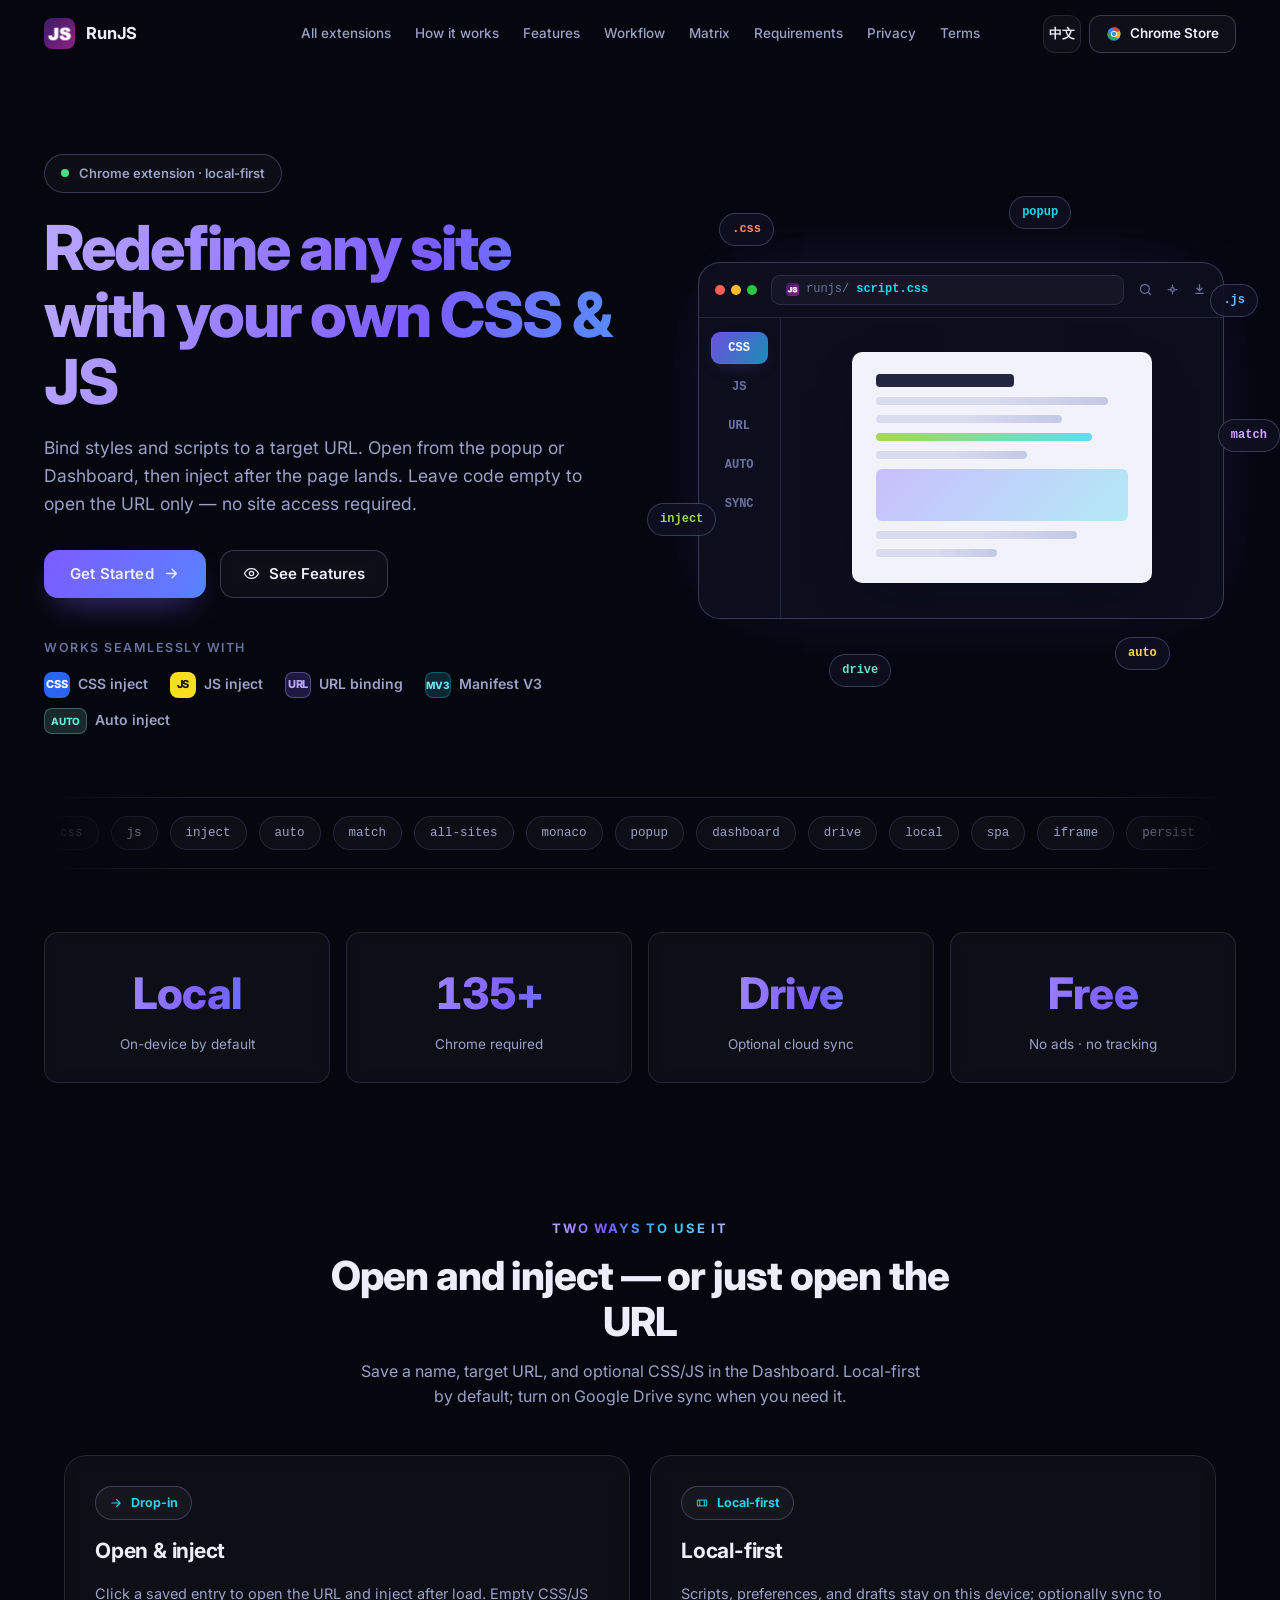
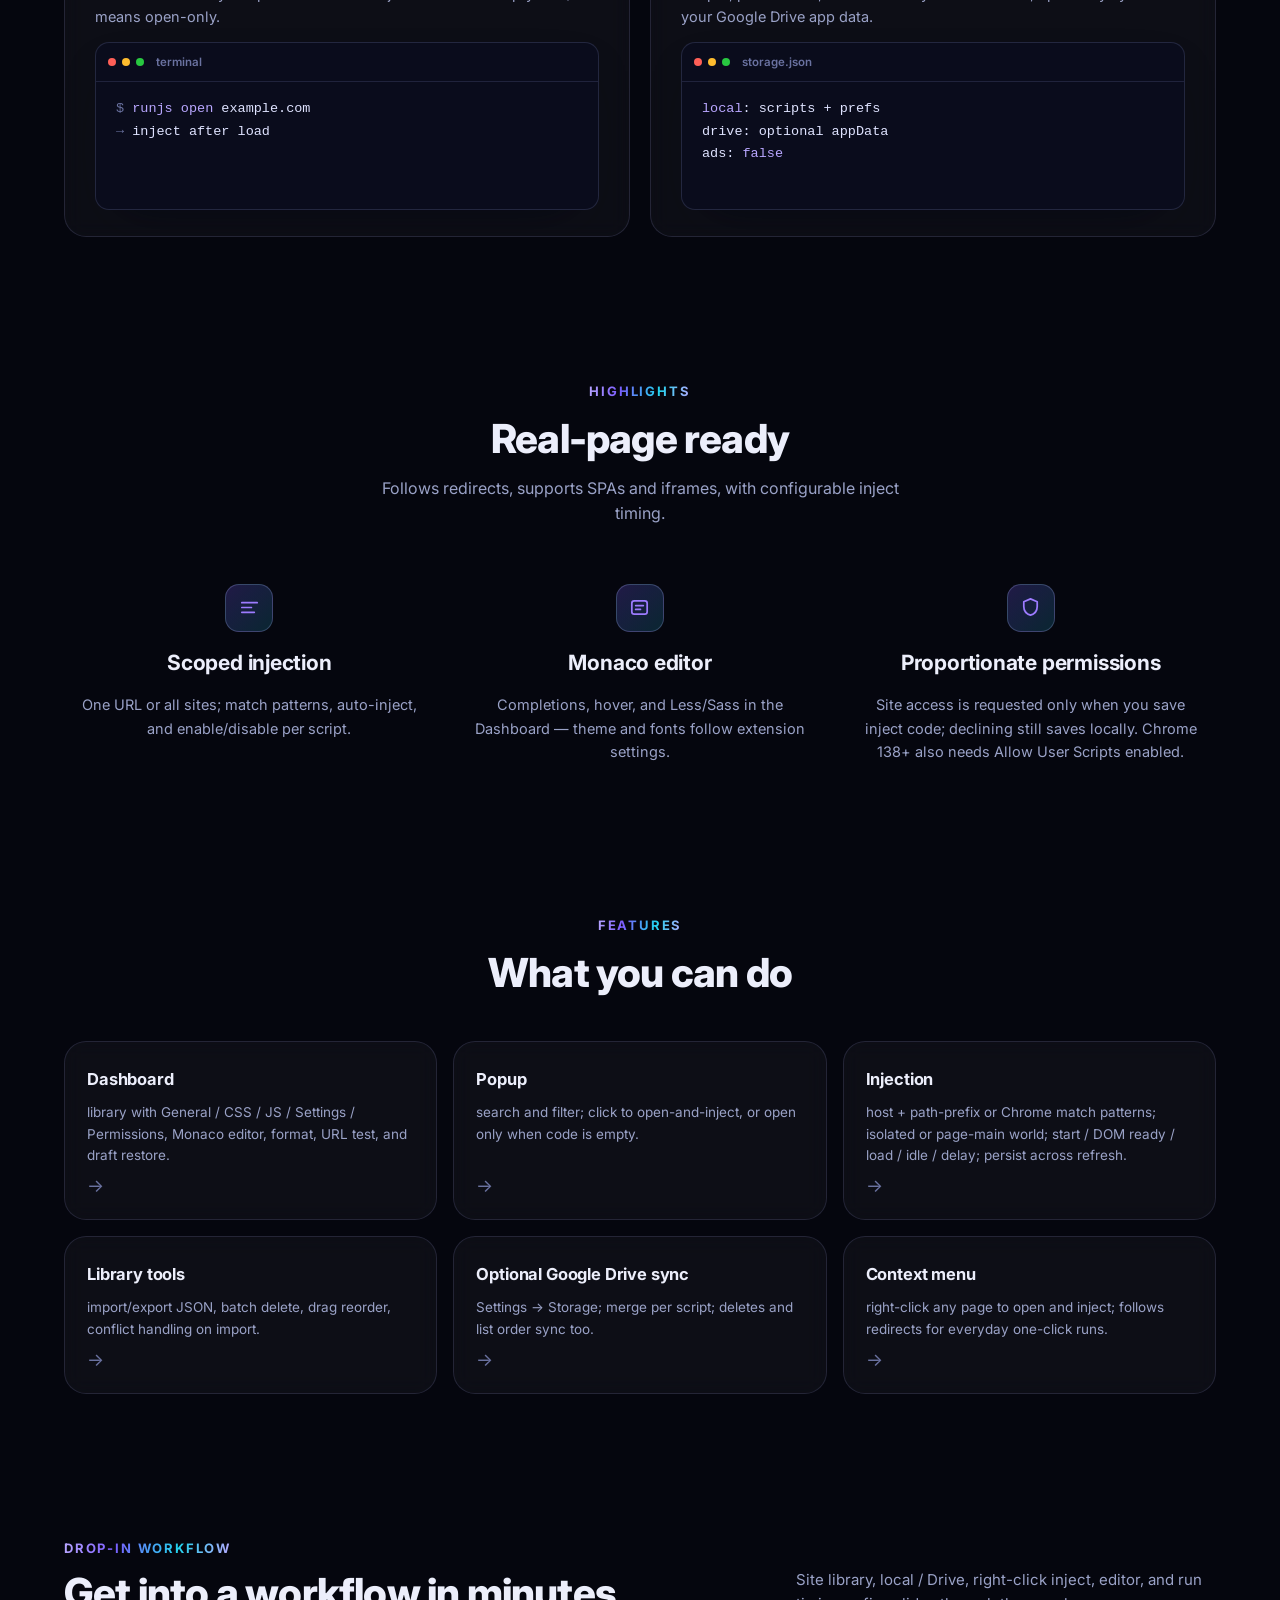
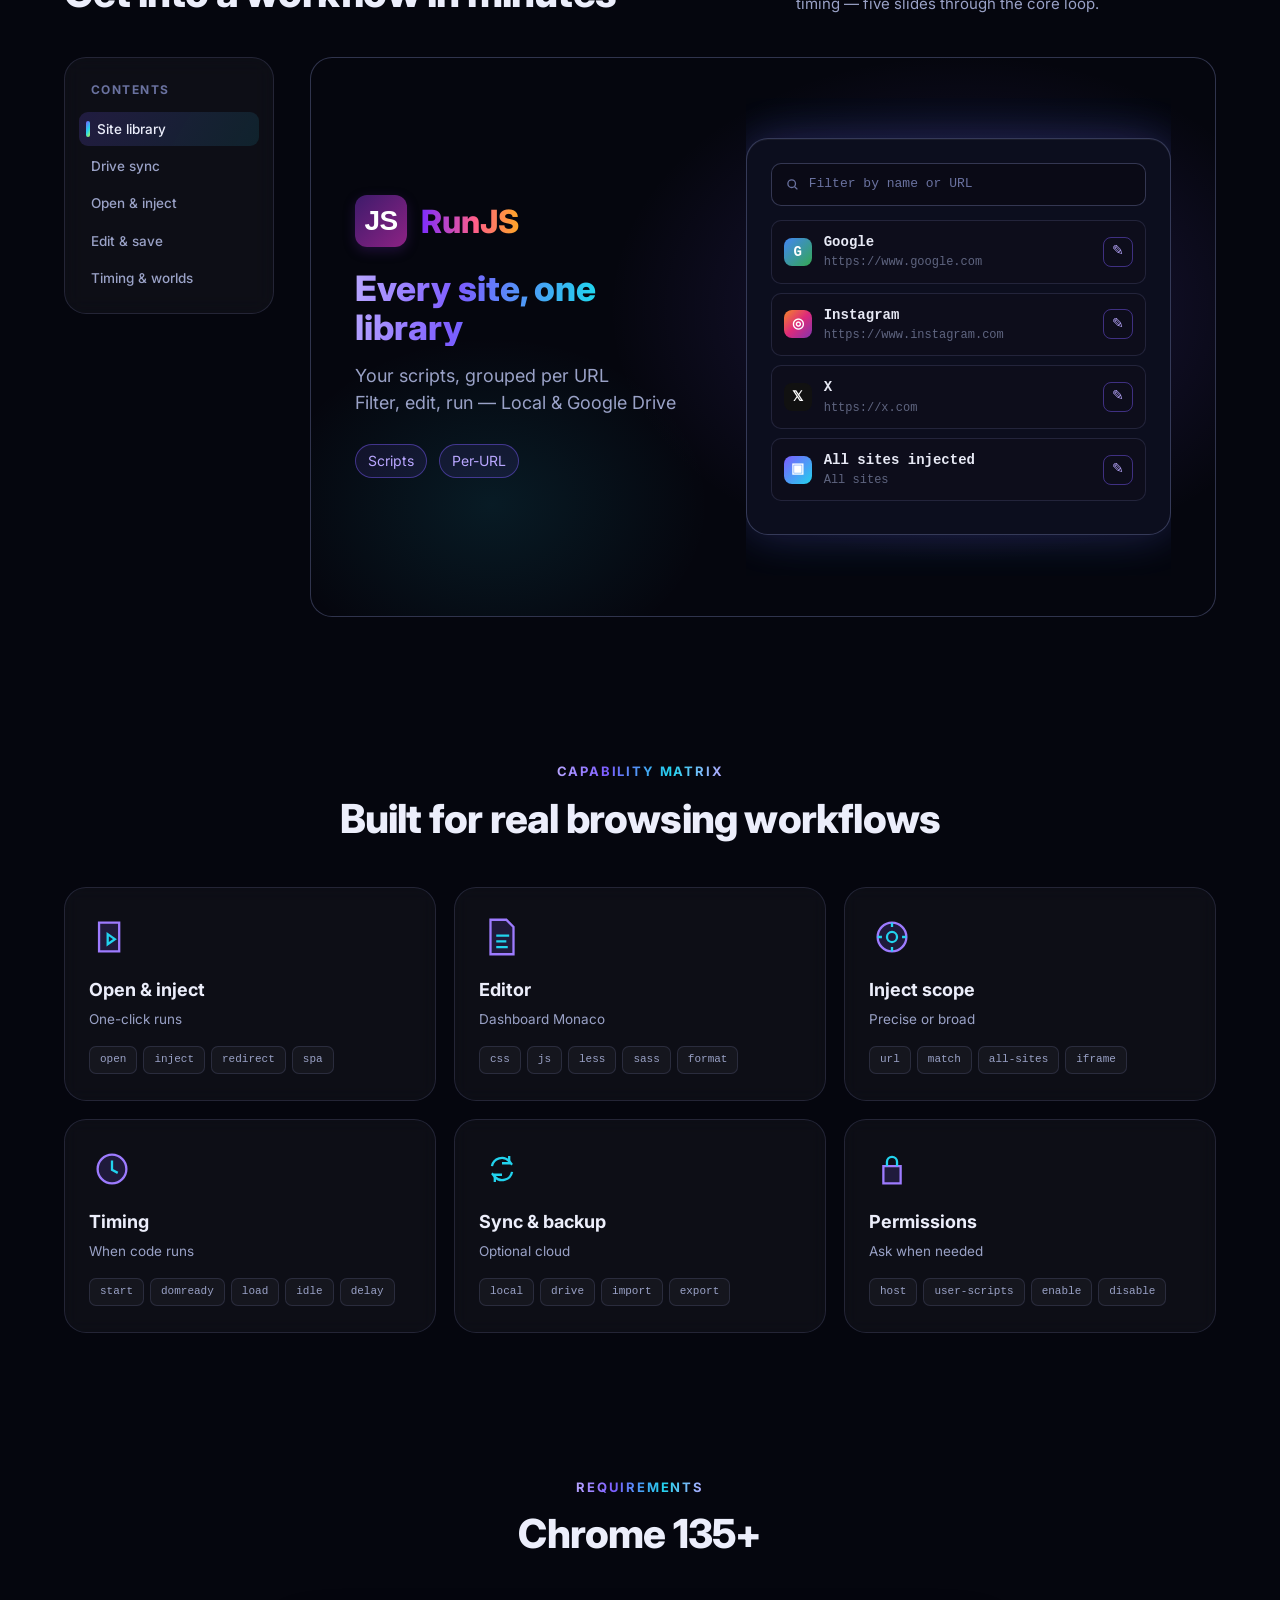
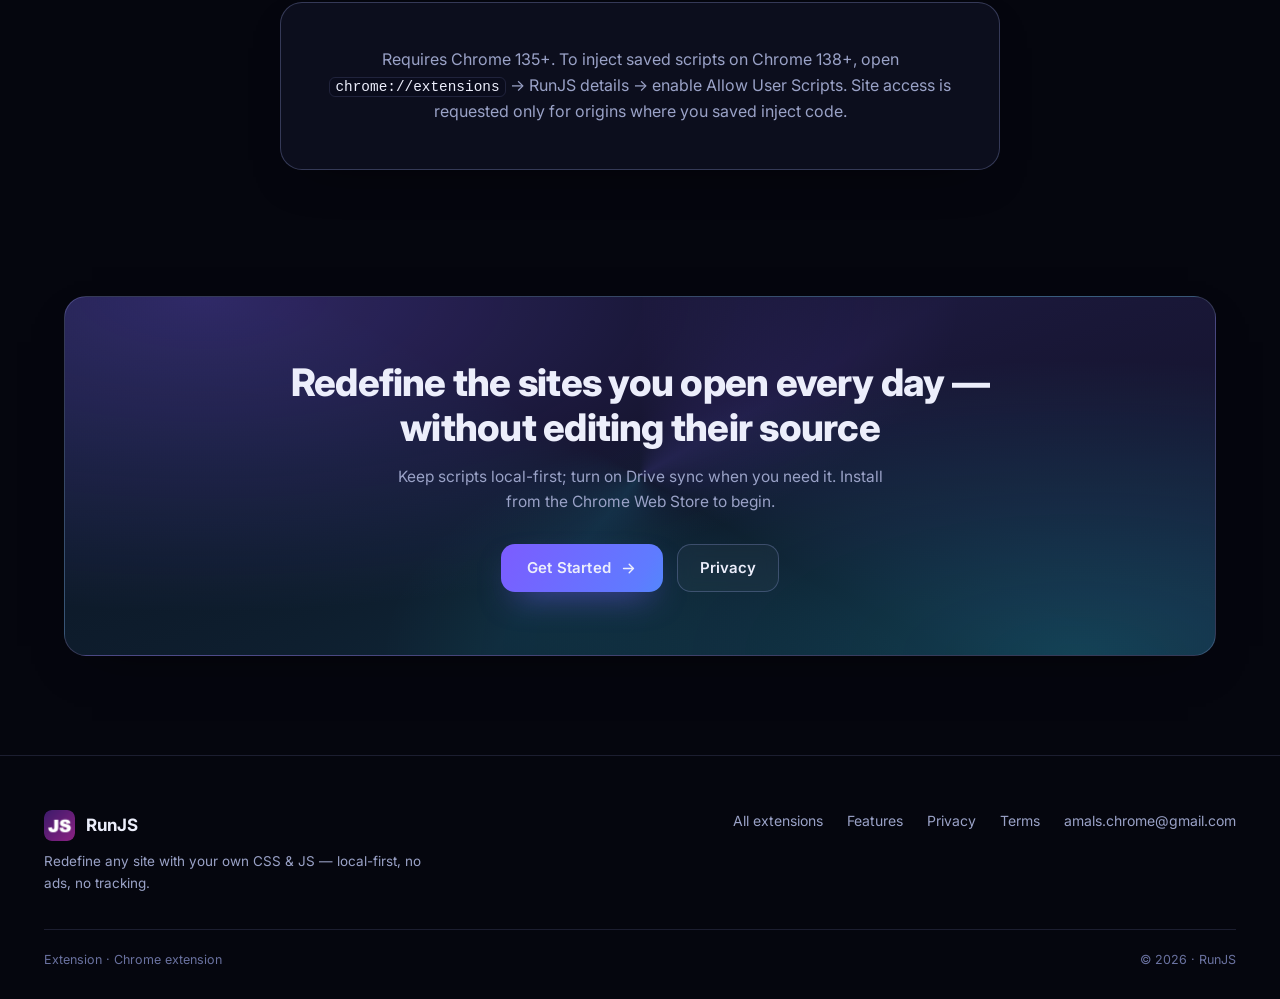
==== commit 03c47bf2: "Deploy site 2026-10-19T10:26:11Z" ====
--- a/runjs/index.html
+++ b/runjs/index.html
@@ -1,4 +1,4 @@
-<!DOCTYPE html><html lang="en"> <head><meta charset="utf-8"><meta name="viewport" content="width=device-width, initial-scale=1"><meta name="description" content="RunJS binds CSS and JavaScript to URLs you choose, then injects after the page loads — local-first, no ads, no tracking."><meta name="google-site-verification" content="qglDXwd5WsR262u3-31LoP47II7P1hhxSIAEebaW-9A"><link rel="canonical" href="https://amals-chrome.com/runjs/"><meta property="og:type" content="website"><meta property="og:site_name" content="Chrome Extensions"><meta property="og:title" content="RunJS · Chrome Extensions"><meta property="og:description" content="RunJS binds CSS and JavaScript to URLs you choose, then injects after the page loads — local-first, no ads, no tracking."><meta property="og:url" content="https://amals-chrome.com/runjs/"><meta property="og:image" content="https://amals-chrome.com/assets/og-runjs.jpg"><meta property="og:locale" content="en_US"><meta name="twitter:card" content="summary_large_image"><meta name="twitter:title" content="RunJS · Chrome Extensions"><meta name="twitter:description" content="RunJS binds CSS and JavaScript to URLs you choose, then injects after the page loads — local-first, no ads, no tracking."><meta name="twitter:image" content="https://amals-chrome.com/assets/og-runjs.jpg"><title>RunJS · Chrome Extensions</title><link rel="icon" href="/favicon.ico" sizes="any"><link rel="icon" href="/assets/site-icon.svg" type="image/svg+xml"><script>
+<!DOCTYPE html><html lang="en"> <head><meta charset="utf-8"><meta name="viewport" content="width=device-width, initial-scale=1"><meta name="description" content="RunJS binds CSS and JavaScript to URLs you choose, then injects after the page loads — local-first, no ads, no tracking."><meta name="google-site-verification" content="qglDXwd5WsR262u3-31LoP47II7P1hhxSIAEebaW-9A"><meta name="color-scheme" content="dark"><link rel="canonical" href="https://amals-chrome.com/runjs/"><meta property="og:type" content="website"><meta property="og:site_name" content="Chrome Extensions"><meta property="og:title" content="RunJS · Chrome Extensions"><meta property="og:description" content="RunJS binds CSS and JavaScript to URLs you choose, then injects after the page loads — local-first, no ads, no tracking."><meta property="og:url" content="https://amals-chrome.com/runjs/"><meta property="og:image" content="https://amals-chrome.com/assets/products/runjs/og-runjs.jpg"><meta property="og:locale" content="en_US"><meta name="twitter:card" content="summary_large_image"><meta name="twitter:title" content="RunJS · Chrome Extensions"><meta name="twitter:description" content="RunJS binds CSS and JavaScript to URLs you choose, then injects after the page loads — local-first, no ads, no tracking."><meta name="twitter:image" content="https://amals-chrome.com/assets/products/runjs/og-runjs.jpg"><title>RunJS · Chrome Extensions</title><link rel="icon" href="/assets/products/runjs/runjs-icon128.png" type="image/png" sizes="128x128"><link rel="shortcut icon" href="/assets/products/runjs/runjs-icon128.png" type="image/png"><link rel="preconnect" href="https://fonts.googleapis.com"><link rel="preconnect" href="https://fonts.gstatic.com" crossorigin><link href="https://fonts.googleapis.com/css2?family=Inter:wght@400;500;600;700;800&display=swap" rel="stylesheet"><script>
   (function () {
     try {
       var KEY = "amals-site-locale";
@@ -46,17 +46,224 @@
       }
     } catch (e) {}
   })();
-</script><link rel="stylesheet" href="/_astro/uninstall.C4kLvBeq.css"></head> <body> <div class="bg-glow" aria-hidden="true"></div> <header class="nav"> <div class="wrap nav-inner"> <a class="brand" href="/" aria-label="Chrome Extensions home"> <span class="brand-mark" aria-hidden="true">Ext</span> </a> <nav class="nav-links" aria-label="Primary"> <a class="nav-link" href="/">Home</a> <div class="nav-dropdown"> <a class="nav-link nav-dropdown-trigger" href="/#extensions" aria-haspopup="true"> <span>Extensions</span> <svg class="nav-caret" viewBox="0 0 12 12" aria-hidden="true" focusable="false"> <path d="M3 4.5 6 7.5 9 4.5" fill="none" stroke="currentColor" stroke-width="1.4" stroke-linecap="round" stroke-linejoin="round"></path> </svg> </a> <div class="nav-dropdown-menu" role="menu"> <a class="nav-dropdown-item" role="menuitem" href="/runjs/">RunJS</a> </div> </div>  <span class="nav-sep" aria-hidden="true"></span> <a class="nav-link nav-lang" href="/zh/runjs/" lang="zh-CN" data-locale-switch="zh" aria-label="Language"> 中文 </a> </nav> </div> </header> <script>
-  document.querySelectorAll("[data-locale-switch]").forEach(function (el) {
-    el.addEventListener("click", function (e) {
-      try {
-        localStorage.setItem("amals-site-locale", el.getAttribute("data-locale-switch") || "");
-      } catch (err) {}
-      var hash = location.hash || "";
-      if (!hash) return;
-      e.preventDefault();
-      var href = el.getAttribute("href") || "";
-      location.href = href.split("#")[0] + hash;
-    });
-  });
-</script>  <script type="application/ld+json">{"@context":"https://schema.org","@type":"SoftwareApplication","name":"RunJS","applicationCategory":"BrowserApplication","operatingSystem":"Google Chrome","description":"RunJS binds CSS and JavaScript to URLs you choose, then injects after the page loads — local-first, no ads, no tracking.","url":"https://amals-chrome.com/runjs/","image":"https://amals-chrome.com/assets/og-runjs.jpg","offers":{"@type":"Offer","price":"0","priceCurrency":"USD","url":"https://chromewebstore.google.com/detail/runjs/ojnklfecniapdcbficadmjdljogefooe"}}</script> <main id="top"> <div class="wrap"> <section class="hero product-hero"> <div class="product-hero-grid"> <div class="product-hero-copy"> <div class="product-hero-brand"> <img class="product-hero-icon" src="/assets/runjs-icon128.png" width="88" height="88" alt="RunJS icon"> <div> <p class="section-label">Extension</p> <h1><span>RunJS</span></h1> </div> </div> <p class="hero-lead product-lead">Bind CSS and JavaScript to any URL. Open from the popup or Dashboard, then inject after the page lands. Leave code empty to open the URL only — no site access required.</p> <div class="product-actions product-actions-hero"> <a class="btn btn-primary product-action-btn product-action-store btn-with-icon" href="https://chromewebstore.google.com/detail/runjs/ojnklfecniapdcbficadmjdljogefooe" rel="noopener noreferrer" target="_blank"> <svg class="btn-chrome-icon" viewBox="0 0 48 48" width="20" height="20" role="img"> <title>Chrome</title> <circle cx="24" cy="24" r="20" fill="#4285F4"></circle> <path fill="#EA4335" d="M24 4a20 20 0 0 1 17.32 10H24z"></path> <path fill="#FBBC05" d="M41.32 14A20 20 0 0 1 34 38.66L24 24z"></path> <path fill="#34A853" d="M34 38.66A20 20 0 0 1 4 24h20z"></path> <circle cx="24" cy="24" r="9" fill="#fff"></circle> <circle cx="24" cy="24" r="6.5" fill="#4285F4"></circle> </svg> Chrome Web Store </a> <a class="btn btn-ghost product-action-btn" href="/">All extensions</a> </div> </div> <div class="product-hero-visual"> <picture> <source type="image/webp" srcset="/assets/runjs-hero-mockup.webp" sizes="(max-width: 860px) 100vw, 520px"> <img class="product-hero-shot" src="/assets/runjs-hero-mockup.jpg" width="960" height="640" alt="RunJS Dashboard and popup interface mockup" sizes="(max-width: 860px) 100vw, 520px" loading="eager" decoding="async" fetchpriority="high"> </picture> </div> </div> </section> <section class="product-section"> <p class="section-label">Why RunJS</p> <h2 class="section-title">One-click workflows for sites you use every day</h2> <p class="section-desc">Save a name, target URL, and optional CSS/JS in the Dashboard. Local-first by default; optional Google Drive sync if you enable it — no ads, no tracking.</p> <div class="product-grid product-grid-why"> <article class="product-card"> <h3>Open &amp; inject</h3> <p>Click a saved entry to open the URL and inject after load. Empty CSS/JS means open-only.</p> </article> <article class="product-card"> <h3>Local-first</h3> <p>Scripts, preferences, and drafts stay on this device; optionally sync to your Google Drive app data.</p> </article> <article class="product-card"> <h3>Real-page ready</h3> <p>Follows redirects, supports SPAs and iframes, with configurable inject timing.</p> </article> </div> </section> <section class="product-section"> <p class="section-label">Features</p> <h2 class="section-title">What you can do</h2> <ul class="product-list"> <li>Dashboard — library with General / CSS / JS / Settings, CodeMirror editor, format, URL test, and draft restore.</li> <li>Popup — search and filter; click to open-and-inject, or open only when code is empty.</li> <li>Injection — host + path-prefix or Chrome match patterns; isolated or page-main world; start / DOM ready / load / idle / delay; persist across refresh.</li> <li>Library tools — import/export JSON, batch delete, drag reorder, conflict handling on import.</li> <li>Optional Google Drive sync — Settings → Storage; merge per script; deletes and list order sync too.</li> </ul> </section> <section class="product-section"> <p class="section-label">Requirements</p> <h2 class="section-title">Chrome 135+</h2> <p class="section-desc"> To inject saved scripts on Chrome 138+, open  <code class="inline-code">chrome://extensions</code>  → RunJS details → enable Allow User Scripts. Site access is requested only for origins where you saved inject code. </p> </section> <section class="product-section product-cta"> <h2 class="section-title">Get started</h2> <p class="section-desc">Install RunJS from the Chrome Web Store. You can also review the privacy policy and terms anytime.</p> <div class="product-actions product-cta-actions"> <a class="btn btn-primary product-action-btn product-action-store btn-with-icon" href="https://chromewebstore.google.com/detail/runjs/ojnklfecniapdcbficadmjdljogefooe" rel="noopener noreferrer" target="_blank"> <svg class="btn-chrome-icon" viewBox="0 0 48 48" width="20" height="20" role="img"> <title>Chrome</title> <circle cx="24" cy="24" r="20" fill="#4285F4"></circle> <path fill="#EA4335" d="M24 4a20 20 0 0 1 17.32 10H24z"></path> <path fill="#FBBC05" d="M41.32 14A20 20 0 0 1 34 38.66L24 24z"></path> <path fill="#34A853" d="M34 38.66A20 20 0 0 1 4 24h20z"></path> <circle cx="24" cy="24" r="9" fill="#fff"></circle> <circle cx="24" cy="24" r="6.5" fill="#4285F4"></circle> </svg> Chrome Web Store </a> <a class="btn btn-ghost product-action-btn" href="/runjs/privacy/"> Privacy policy </a> <a class="btn btn-ghost product-action-btn" href="/runjs/terms/"> Terms of service </a>  </div> </section> </div> </main>  <footer> <div class="wrap footer-inner"> <span>© 2026 · Chrome Extensions</span> <div class="footer-links"> <a href="mailto:amals.chrome@gmail.com">amals.chrome@gmail.com</a> <a href="/runjs/privacy/">Privacy</a> <a href="/runjs/terms/">Terms</a>  </div> </div> </footer> </body></html>+</script><link rel="stylesheet" href="/_astro/index.DoU5XHHF.css"></head> <body class="rj-body">  <script type="application/ld+json">{"@context":"https://schema.org","@type":"SoftwareApplication","name":"RunJS","applicationCategory":"BrowserApplication","operatingSystem":"Google Chrome","description":"RunJS binds CSS and JavaScript to URLs you choose, then injects after the page loads — local-first, no ads, no tracking.","url":"https://amals-chrome.com/runjs/","image":"https://amals-chrome.com/assets/products/runjs/og-runjs.jpg","offers":{"@type":"Offer","price":"0","priceCurrency":"USD","url":"https://chromewebstore.google.com/detail/runjs/ojnklfecniapdcbficadmjdljogefooe"}}</script> <div class="rj-scroll-progress" id="rjScrollProgress" aria-hidden="true"></div> <header class="rj-nav"> <a class="rj-brand" href="/runjs/" aria-label="RunJS home"> <img src="/assets/products/runjs/runjs-icon128.png" width="31" height="31" alt=""> <span>RunJS</span> </a> <nav class="rj-nav-links" aria-label="Primary"> <a href="/">All extensions</a>  <a href="#how">How it works</a> <a href="#features">Features</a> <a href="#workflow">Workflow</a> <a href="#matrix">Matrix</a> <a href="#requirements">Requirements</a>  <a href="/runjs/privacy/">Privacy</a> <a href="/runjs/terms/">Terms</a> </nav> <div class="rj-nav-actions"> <a class="rj-lang" href="/zh/runjs/" lang="zh-CN" data-locale-switch="zh" aria-label="Language"> 中文 </a> <a class="rj-btn-store" href="https://chromewebstore.google.com/detail/runjs/ojnklfecniapdcbficadmjdljogefooe" rel="noopener noreferrer" target="_blank" title="Chrome Web Store"> <svg class="btn-chrome-icon" viewBox="0 0 48 48" width="20" height="20" aria-hidden="true">  <circle cx="24" cy="24" r="20" fill="#4285F4"></circle> <path fill="#EA4335" d="M24 4a20 20 0 0 1 17.32 10H24z"></path> <path fill="#FBBC05" d="M41.32 14A20 20 0 0 1 34 38.66L24 24z"></path> <path fill="#34A853" d="M34 38.66A20 20 0 0 1 4 24h20z"></path> <circle cx="24" cy="24" r="9" fill="#fff"></circle> <circle cx="24" cy="24" r="6.5" fill="#4285F4"></circle> </svg> Chrome Store </a> </div> </header> <script>
+  (function () {
+    var root = document.body;
+    if (!root || !root.classList.contains("rj-body")) return;
+    function setNavScrolled() {
+      root.setAttribute("data-nav-scrolled", window.scrollY > 36 ? "1" : "0");
+    }
+    setNavScrolled();
+    window.addEventListener("scroll", setNavScrolled, { passive: true });
+  })();
+</script> <main> <section class="rj-hero"> <div class="rj-hero-inner"> <div class="rj-hero-copy"> <div class="rj-badge"> <span class="rj-badge-pulse" aria-hidden="true"></span> <span>Chrome extension · local-first</span> </div> <h1 class="rj-hero-title">Redefine any site with your own CSS &amp; JS</h1> <p class="rj-hero-lede">Bind styles and scripts to a target URL. Open from the popup or Dashboard, then inject after the page lands. Leave code empty to open the URL only — no site access required.</p> <div class="rj-hero-actions"> <a class="rj-primary" href="https://chromewebstore.google.com/detail/runjs/ojnklfecniapdcbficadmjdljogefooe" rel="noopener noreferrer" target="_blank"> Get Started <svg viewBox="0 0 24 24" fill="none" aria-hidden="true"> <path d="M5 12h14M13 6l6 6-6 6" stroke="currentColor" stroke-width="2" stroke-linecap="round" stroke-linejoin="round"></path> </svg> </a> <a class="rj-secondary" href="#features"> <svg width="18" height="18" viewBox="0 0 24 24" fill="none" aria-hidden="true"> <path d="M2 12s3.5-7 10-7 10 7 10 7-3.5 7-10 7S2 12 2 12Z" stroke="currentColor" stroke-width="1.7"></path> <circle cx="12" cy="12" r="3" stroke="currentColor" stroke-width="1.7"></circle> </svg> See Features </a> </div> <div class="rj-works" aria-label="Capability overview"> <span>Works seamlessly with</span> <div class="rj-works-row"> <strong><span class="rj-chip rj-chip-css">CSS</span>CSS inject</strong> <strong><span class="rj-chip rj-chip-js">JS</span>JS inject</strong> <strong><span class="rj-chip rj-chip-url">URL</span>URL binding</strong> <strong><span class="rj-chip rj-chip-mv3">MV3</span>Manifest V3</strong> <strong><span class="rj-chip rj-chip-auto">AUTO</span>Auto inject</strong> </div> </div> </div> <div class="rj-stage" data-hero-stage aria-label="Product preview"> <div class="rj-orbit" aria-hidden="true"> <span class="oc-1">.css</span> <span class="oc-2">.js</span> <span class="oc-3">inject</span> <span class="oc-4">auto</span> <span class="oc-5">match</span> <span class="oc-6">drive</span> <span class="oc-7">popup</span> </div> <div class="rj-shell" data-tilt> <div class="rj-shell-top"> <div class="rj-traffic" aria-hidden="true"><i></i><i></i><i></i></div> <div class="rj-address"> <img src="/assets/products/runjs/runjs-icon128.png" width="13" height="13" alt=""> <span class="rj-address-path">runjs/</span> <span class="rj-address-file" data-stage-file>script.css</span> </div> <div class="rj-shell-tools" aria-hidden="true"> <svg viewBox="0 0 24 24" fill="none" stroke="currentColor" stroke-width="2"><circle cx="11" cy="11" r="7"></circle><path d="M20 20l-3-3" stroke-linecap="round"></path></svg> <svg viewBox="0 0 24 24" fill="none" stroke="currentColor" stroke-width="2"><circle cx="12" cy="12" r="3"></circle><path d="M12 5v2M12 17v2M5 12h2M17 12h2" stroke-linecap="round"></path></svg> <svg viewBox="0 0 24 24" fill="none" stroke="currentColor" stroke-width="2"><path d="M12 4v10M8 10l4 4 4-4M6 18h12" stroke-linecap="round" stroke-linejoin="round"></path></svg> </div> </div> <div class="rj-shell-body"> <aside class="rj-rail" aria-label="Preview scenes"> <button type="button" class="is-active" data-scene="css" data-file="script.css">CSS</button> <button type="button" data-scene="js" data-file="inject.js">JS</button> <button type="button" data-scene="url" data-file="match.url">URL</button> <button type="button" data-scene="auto" data-file="auto.js">AUTO</button> <button type="button" data-scene="sync" data-file="drive.sync">SYNC</button> </aside> <div class="rj-scene-stack" aria-hidden="true"> <div class="rj-scene rj-scene-css is-active" data-scene="css"> <div class="rj-paper"> <span class="rj-paper-title"></span> <span class="rj-paper-line w-90"></span> <span class="rj-paper-line w-75"></span> <span class="rj-paper-line w-85 is-hit"></span> <span class="rj-paper-line w-60"></span> <span class="rj-paper-block"></span> <span class="rj-paper-line w-80"></span> <span class="rj-paper-line w-50"></span> </div> </div> <div class="rj-scene rj-scene-js" data-scene="js"> <div class="rj-codepane"> <div class="rj-codepane-line"><span class="k">function</span> <span class="f">openAndInject</span>(opts) {</div> <div class="rj-codepane-line"> <span class="k">const</span> { url, css, js } = opts;</div> <div class="rj-codepane-line"> <span class="f">await</span> <span class="f">tabs.create</span>({ url });</div> <div class="rj-codepane-line"> <span class="f">inject</span>(css, js);</div> <div class="rj-codepane-line">}</div> </div> </div> <div class="rj-scene rj-scene-url" data-scene="url"> <div class="rj-sheet"> <span></span><span></span><span></span><span></span> <span></span><span class="cell-hot"></span><span></span><span></span> <span></span><span></span><span class="cell-hot"></span><span></span> <span></span><span></span><span></span><span></span> <span class="cell-hot"></span><span></span><span></span><span></span> <span></span><span></span><span></span><span class="cell-hot"></span> </div> <div class="rj-sheet-selection"></div> </div> <div class="rj-scene rj-scene-auto" data-scene="auto"> <div class="rj-eq" aria-hidden="true"> <span></span><span></span><span></span><span></span><span></span><span></span> <span></span><span></span><span></span><span></span><span></span><span></span> </div> </div> <div class="rj-scene rj-scene-sync" data-scene="sync"> <div class="rj-tree"> <span class="rj-tree-row is-dir">local/</span> <span class="rj-tree-row indent">library.json</span> <span class="rj-tree-row indent">prefs.json</span> <span class="rj-tree-row is-dir">drive/</span> <span class="rj-tree-row indent">scripts.json</span> <span class="rj-tree-row indent">last-sync</span> </div> </div> <div class="rj-scan-beam" aria-hidden="true"></div> </div> </div> </div> </div> </div> <div class="rj-marquee" aria-label="Capability tags" role="presentation"> <div class="rj-marquee-track"> <div class="rj-marquee-group"> <span>css</span><span>js</span><span>inject</span><span>auto</span><span>match</span><span>all-sites</span><span>monaco</span><span>popup</span><span>dashboard</span><span>drive</span><span>local</span><span>spa</span><span>iframe</span><span>persist</span><span>mv3</span><span>user-scripts</span> </div> <div class="rj-marquee-group" aria-hidden="true"> <span>css</span><span>js</span><span>inject</span><span>auto</span><span>match</span><span>all-sites</span><span>monaco</span><span>popup</span><span>dashboard</span><span>drive</span><span>local</span><span>spa</span><span>iframe</span><span>persist</span><span>mv3</span><span>user-scripts</span> </div> </div> </div> </section> <section class="rj-stats-band" aria-label="Highlights"> <div class="rj-stats"> <div class="rj-stat"> <strong>Local</strong> <span>On-device by default</span> </div> <div class="rj-stat"> <strong>135+</strong> <span>Chrome required</span> </div> <div class="rj-stat"> <strong>Drive</strong> <span>Optional cloud sync</span> </div> <div class="rj-stat"> <strong>Free</strong> <span>No ads · no tracking</span> </div> </div> </section> <section class="rj-section" id="how"> <div class="rj-section-heading"> <p>Two ways to use it</p> <h2>Open and inject — or just open the URL</h2> <p class="rj-lede">Save a name, target URL, and optional CSS/JS in the Dashboard. Local-first by default; turn on Google Drive sync when you need it.</p> </div> <div class="rj-way-grid"> <article class="rj-glow-card"> <span class="rj-card-tag"> <svg width="14" height="14" viewBox="0 0 24 24" fill="none" aria-hidden="true"> <path d="M5 12h14M13 6l6 6-6 6" stroke="currentColor" stroke-width="2" stroke-linecap="round" stroke-linejoin="round"></path> </svg> Drop-in </span> <h3>Open &amp; inject</h3> <p>Click a saved entry to open the URL and inject after load. Empty CSS/JS means open-only.</p> <div class="rj-editor"> <div class="rj-editor-bar"> <i></i><i></i><i></i> <strong>terminal</strong> </div> <pre><span class="prompt">$</span> <span class="em">runjs open</span> example.com
+<span class="prompt">→</span> inject after load</pre> </div> </article> <article class="rj-glow-card"> <span class="rj-card-tag"> <svg width="14" height="14" viewBox="0 0 24 24" fill="none" aria-hidden="true"> <path d="M4 7h16v10H4V7Zm4 10V7m8 10V7" stroke="currentColor" stroke-width="1.7"></path> </svg> Local-first </span> <h3>Local-first</h3> <p>Scripts, preferences, and drafts stay on this device; optionally sync to your Google Drive app data.</p> <div class="rj-editor"> <div class="rj-editor-bar"> <i></i><i></i><i></i> <strong>storage.json</strong> </div> <pre><span class="em">local</span>: scripts + prefs
+drive: optional appData
+ads: <span class="em">false</span></pre> </div> </article> </div> </section> <section class="rj-section" id="highlights" data-reveal> <div class="rj-section-heading"> <p>Highlights</p> <h2>Real-page ready</h2> <p class="rj-lede">Follows redirects, supports SPAs and iframes, with configurable inject timing.</p> </div> <div class="rj-feature-grid"> <article class="rj-feature"> <div class="rj-feature-icon" aria-hidden="true"> <svg viewBox="0 0 24 24" fill="none"> <path d="M4 7h16M4 12h10M4 17h13" stroke="currentColor" stroke-width="1.8" stroke-linecap="round"></path> </svg> </div> <h3>Scoped injection</h3> <p>One URL or all sites; match patterns, auto-inject, and enable/disable per script.</p> </article> <article class="rj-feature"> <div class="rj-feature-icon" aria-hidden="true"> <svg viewBox="0 0 24 24" fill="none"> <rect x="4" y="5" width="16" height="14" rx="2.5" stroke="currentColor" stroke-width="1.8"></rect> <path d="M8 10h8M8 14h5" stroke="currentColor" stroke-width="1.8" stroke-linecap="round"></path> </svg> </div> <h3>Monaco editor</h3> <p>Completions, hover, and Less/Sass in the Dashboard — theme and fonts follow extension settings.</p> </article> <article class="rj-feature"> <div class="rj-feature-icon" aria-hidden="true"> <svg viewBox="0 0 24 24" fill="none"> <path d="M12 3l7 3v5c0 4.2-2.8 7.8-7 9-4.2-1.2-7-4.8-7-9V6l7-3Z" stroke="currentColor" stroke-width="1.8" stroke-linejoin="round"></path> </svg> </div> <h3>Proportionate permissions</h3> <p>Site access is requested only when you save inject code; declining still saves locally. Chrome 138+ also needs Allow User Scripts enabled.</p> </article> </div> </section> <section class="rj-section" id="features" data-reveal> <div class="rj-section-heading"> <p>Features</p> <h2>What you can do</h2> </div> <div class="rj-feat-grid"> <article class="rj-feat-card"> <strong>Dashboard</strong> <p>library with General / CSS / JS / Settings / Permissions, Monaco editor, format, URL test, and draft restore.</p> <span class="rj-card-arrow" aria-hidden="true">→</span> </article><article class="rj-feat-card"> <strong>Popup</strong> <p>search and filter; click to open-and-inject, or open only when code is empty.</p> <span class="rj-card-arrow" aria-hidden="true">→</span> </article><article class="rj-feat-card"> <strong>Injection</strong> <p>host + path-prefix or Chrome match patterns; isolated or page-main world; start / DOM ready / load / idle / delay; persist across refresh.</p> <span class="rj-card-arrow" aria-hidden="true">→</span> </article><article class="rj-feat-card"> <strong>Library tools</strong> <p>import/export JSON, batch delete, drag reorder, conflict handling on import.</p> <span class="rj-card-arrow" aria-hidden="true">→</span> </article><article class="rj-feat-card"> <strong>Optional Google Drive sync</strong> <p>Settings → Storage; merge per script; deletes and list order sync too.</p> <span class="rj-card-arrow" aria-hidden="true">→</span> </article><article class="rj-feat-card"> <strong>Context menu</strong> <p>right-click any page to open and inject; follows redirects for everyday one-click runs.</p> <span class="rj-card-arrow" aria-hidden="true">→</span> </article> </div> </section> <section class="rj-section" id="workflow" data-reveal> <div class="rj-split-heading"> <div> <p>Drop-in workflow</p> <h2>Get into a workflow in minutes</h2> </div> <p>Site library, local / Drive, right-click inject, editor, and run timing — five slides through the core loop.</p> </div> <div class="rj-showcase" data-ss-showcase> <aside class="rj-ss-tabs" role="tablist" aria-label="Drop-in workflow"> <strong>Contents</strong> <button type="button" class="rj-ss-tab on" data-ss-tab="0" role="tab" aria-selected="true"> Site library </button><button type="button" class="rj-ss-tab" data-ss-tab="1" role="tab"> Drive sync </button><button type="button" class="rj-ss-tab" data-ss-tab="2" role="tab"> Open &amp; inject </button><button type="button" class="rj-ss-tab" data-ss-tab="3" role="tab"> Edit &amp; save </button><button type="button" class="rj-ss-tab" data-ss-tab="4" role="tab"> Timing &amp; worlds </button> </aside> <div class="rj-ss-stage"> <section class="rj-ss-slide on" data-ss-slide> <div class="rj-ss-left"> <div class="rj-ss-brandrow"> <div class="rj-ss-js" aria-hidden="true">JS</div> <div class="rj-ss-name">RunJS</div> </div> <h3 class="rj-ss-h1">Every site, one library</h3> <div class="rj-ss-sub">Your scripts, grouped per URL
+Filter, edit, run — Local &amp; Google Drive</div> <div class="rj-ss-pills"> <span class="rj-ss-pill">Scripts</span> <span class="rj-ss-pill">Per-URL</span> </div> </div> <div class="rj-ss-card"> <div class="rj-ss-g"> <div class="rj-ss-search"> <svg width="13" height="13" viewBox="0 0 24 24" fill="none" stroke="currentColor" stroke-width="2.4" aria-hidden="true"> <circle cx="10.5" cy="10.5" r="7"></circle> <path d="M16 16l5 5"></path> </svg> Filter by name or URL </div> <div class="rj-ss-row"> <div class="rj-ss-fav rj-ss-fav-g">G</div> <div> <div class="rj-ss-sname">Google</div> <div class="rj-ss-surl">https://www.google.com</div> </div> <div class="rj-ss-edit" aria-hidden="true">✎</div> </div> <div class="rj-ss-row"> <div class="rj-ss-fav rj-ss-fav-ig">◎</div> <div> <div class="rj-ss-sname">Instagram</div> <div class="rj-ss-surl">https://www.instagram.com</div> </div> <div class="rj-ss-edit" aria-hidden="true">✎</div> </div> <div class="rj-ss-row"> <div class="rj-ss-fav rj-ss-fav-x">𝕏</div> <div> <div class="rj-ss-sname">X</div> <div class="rj-ss-surl">https://x.com</div> </div> <div class="rj-ss-edit" aria-hidden="true">✎</div> </div> <div class="rj-ss-row"> <div class="rj-ss-fav rj-ss-fav-all">▣</div> <div> <div class="rj-ss-sname">All sites injected</div> <div class="rj-ss-surl">All sites</div> </div> <div class="rj-ss-edit" aria-hidden="true">✎</div> </div> </div> </div> </section> <section class="rj-ss-slide" data-ss-slide> <div class="rj-ss-left"> <div class="rj-ss-brandrow"> <div class="rj-ss-js" aria-hidden="true">JS</div> <div class="rj-ss-name">RunJS</div> </div> <h3 class="rj-ss-h1">Local-first privacy</h3> <div class="rj-ss-sub">Browser storage by default
+Google Drive sync when you want it</div> <div class="rj-ss-pills"> <span class="rj-ss-pill">No ads</span> <span class="rj-ss-pill">No tracking</span> <span class="rj-ss-pill">Import / Export</span> </div> </div> <div class="rj-ss-card"> <div class="rj-ss-g"> <div class="rj-ss-ctitle">Storage</div> <div class="rj-ss-csub">Local library usage and optional Google Drive sync.</div> <div class="rj-ss-heading">Storage provider</div> <div class="rj-ss-opt"> <span class="rj-ss-opt-icon" aria-hidden="true">▣</span> <div> <div class="rj-ss-opt-name">Browser storage</div> <div class="rj-ss-surl">Chrome local storage on this device (default)</div> </div> </div> <div class="rj-ss-opt sel"> <span class="rj-ss-opt-icon" aria-hidden="true">↻</span> <div> <div class="rj-ss-opt-name">Google Drive</div> <div class="rj-ss-surl">Sync scripts with Google Drive across your devices</div> </div> </div> <div class="rj-ss-ostat"> <span><span class="rj-ss-dot"></span><b>Synced</b></span> <span class="rj-ss-meta">Last synced: 2026/10/16 23:42:28</span> </div> <div class="rj-ss-metric"><span>Scripts</span><b>4</b></div> <div class="rj-ss-metric"><span>Library code size</span><b>6.7 KB</b></div> <div class="rj-ss-metric"><span>Local storage</span><b>14.5 KB / 10.00 MB</b></div> </div> </div> </section> <section class="rj-ss-slide wide" data-ss-slide> <div class="rj-ss-left"> <div class="rj-ss-brandrow"> <div class="rj-ss-js" aria-hidden="true">JS</div> <div class="rj-ss-name">RunJS</div> </div> <h3 class="rj-ss-h1">Open &amp; inject</h3> <div class="rj-ss-sub">Right-click any page and run script
+straight from the context menu</div> <div class="rj-ss-pills"> <span class="rj-ss-pill solid">One click</span> <span class="rj-ss-pill">Follows redirects</span> </div> </div> <div class="rj-ss-card rj-ss-card-center"> <div class="rj-ss-menupic"> <img src="/assets/products/runjs/runjs-context-menu.jpg" alt="RunJS context menu mockup" width="420" height="540" loading="lazy"> </div> </div> </section> <section class="rj-ss-slide" data-ss-slide> <div class="rj-ss-left"> <div class="rj-ss-brandrow"> <div class="rj-ss-js" aria-hidden="true">JS</div> <div class="rj-ss-name">RunJS</div> </div> <h3 class="rj-ss-h1">CSS + JS Editor</h3> <div class="rj-ss-sub">Edit with syntax highlighting
+Save stays in sync with your library</div> <div class="rj-ss-pills"> <span class="rj-ss-pill">Import / Export</span> <span class="rj-ss-pill">Format</span> </div> </div> <div class="rj-ss-card"> <div class="rj-ss-g"> <div class="rj-ss-status"> <span class="rj-ss-st1">EDIT</span> <span class="rj-ss-st2"><i class="rj-ss-gdot"></i>SAVED — MATCHES LIBRARY</span> </div> <div class="rj-ss-toolrow"> <span class="rj-ss-chip">Import</span> <span class="rj-ss-chip">Export</span> <span class="rj-ss-chip">Format</span> </div> <div class="rj-ss-code"> <div class="rj-ss-cl"><span class="rj-ss-ln">1</span><span class="rj-ss-tx"><span class="rj-ss-k">function</span> (global, undefined) {</span></div> <div class="rj-ss-cl"><span class="rj-ss-ln">2</span><span class="rj-ss-tx"> <span class="rj-ss-str">"use strict"</span>;</span></div> <div class="rj-ss-cl"><span class="rj-ss-ln">3</span><span class="rj-ss-tx"> undefinedVariable = {};</span></div> <div class="rj-ss-cl"><span class="rj-ss-ln">6</span><span class="rj-ss-tx"> <span class="rj-ss-k">function</span> <span class="rj-ss-fn">initializeProperties</span>(target, members) {</span></div> <div class="rj-ss-cl"><span class="rj-ss-ln">7</span><span class="rj-ss-tx"> <span class="rj-ss-k">var</span> keys = <span class="rj-ss-fn">Object.keys</span>(members);</span></div> <div class="rj-ss-cl"><span class="rj-ss-ln">8</span><span class="rj-ss-tx"> <span class="rj-ss-k">var</span> properties;</span></div> <div class="rj-ss-cl"><span class="rj-ss-ln">10</span><span class="rj-ss-tx"> <span class="rj-ss-k">for</span> (i = <span class="rj-ss-num">0</span>, len = keys.length; i &lt; len; i++) {</span></div> <div class="rj-ss-cl"><span class="rj-ss-ln">11</span><span class="rj-ss-tx"> <span class="rj-ss-k">var</span> key = keys[i];</span></div> <div class="rj-ss-cl"><span class="rj-ss-ln">12</span><span class="rj-ss-tx"> <span class="rj-ss-k">var</span> enumerable = key.<span class="rj-ss-fn">charCodeAt</span>(<span class="rj-ss-num">0</span>) !== <span class="rj-ss-num">95</span>;</span></div> <div class="rj-ss-cl"><span class="rj-ss-ln">15</span><span class="rj-ss-tx"> <span class="rj-ss-k">if</span> (member.value !== <span class="rj-ss-k">undefined</span> ||</span></div> <div class="rj-ss-cl"><span class="rj-ss-ln">19</span><span class="rj-ss-tx"> properties = properties || {};</span></div> <div class="rj-ss-cl"><span class="rj-ss-ln">26</span><span class="rj-ss-tx"> properties[key] = { value: member, <span class="rj-ss-k">writable</span>: <span class="rj-ss-k">true</span> }</span></div> <div class="rj-ss-cl"><span class="rj-ss-ln">27</span><span class="rj-ss-tx"> }</span></div> </div> <div class="rj-ss-btns"> <button type="button" class="rj-ss-btn" tabindex="-1">Revert</button> <button type="button" class="rj-ss-btn solid" tabindex="-1">Save changes</button> </div> </div> </div> </section> <section class="rj-ss-slide" data-ss-slide> <div class="rj-ss-left"> <div class="rj-ss-brandrow"> <div class="rj-ss-js" aria-hidden="true">JS</div> <div class="rj-ss-name">RunJS</div> </div> <h3 class="rj-ss-h1 bp">Timing &amp; worlds</h3> <div class="rj-ss-sub">Choose when and where
+your code runs</div> <div class="rj-ss-pills"> <span class="rj-ss-pill solid">Isolated</span> <span class="rj-ss-pill">Page-main</span> </div> </div> <div class="rj-ss-card"> <div class="rj-ss-g"> <div class="rj-ss-sec">Run</div> <div class="rj-ss-frow"><span>Execution environment</span><span class="rj-ss-sel">Isolated environment ▾</span></div> <div class="rj-ss-frow"><span>Run timing</span><span class="rj-ss-sel">After DOM is ready ▾</span></div> <div class="rj-ss-frow"><span>Delayed run</span><span class="rj-ss-inp">1000</span></div> <div class="rj-ss-frow"><span>Run in iframes</span><span class="rj-ss-tog on"></span></div> <div class="rj-ss-sec">Page inject</div> <div class="rj-ss-frow"><span>Auto inject</span><span class="rj-ss-tog on"></span></div> <div class="rj-ss-frow"><span>Persistent script</span><span class="rj-ss-tog on"></span></div> <div class="rj-ss-frow"><span>Injection count</span><span class="rj-ss-inp">1</span></div> <div class="rj-ss-sec">Script settings</div> <div class="rj-ss-frow"><span>Enable script</span><span class="rj-ss-tog on"></span></div> </div> </div> </section> </div> </div> </section> <section class="rj-section" id="matrix" data-reveal> <div class="rj-section-heading"> <p>Capability matrix</p> <h2>Built for real browsing workflows</h2> </div> <div class="rj-format-grid"> <article data-reveal data-reveal-delay="1"> <div class="rj-format-icon" aria-hidden="true"> <svg viewBox="0 0 32 32"><path class="fill" d="M7 6h14v20H7V6Z"></path><path class="mark" d="M13 14l5 3.5-5 3.5V14Z"></path></svg> </div> <h3>Open &amp; inject</h3> <p>One-click runs</p> <div class="rj-tag-list"> <span>open</span><span>inject</span><span>redirect</span><span>spa</span> </div> </article><article data-reveal data-reveal-delay="2"> <div class="rj-format-icon" aria-hidden="true"> <svg viewBox="0 0 32 32"><path class="fill" d="M8 4h11l5 5v19H8V4Z"></path><path class="mark" d="M12 15h9M12 19h7M12 23h8"></path></svg> </div> <h3>Editor</h3> <p>Dashboard Monaco</p> <div class="rj-tag-list"> <span>css</span><span>js</span><span>less</span><span>sass</span><span>format</span> </div> </article><article data-reveal data-reveal-delay="3"> <div class="rj-format-icon" aria-hidden="true"> <svg viewBox="0 0 32 32"><circle class="fill" cx="16" cy="16" r="10"></circle><circle class="mark" cx="16" cy="16" r="3.5"></circle><path class="mark" d="M16 6v3M16 23v3M6 16h3M23 16h3"></path></svg> </div> <h3>Inject scope</h3> <p>Precise or broad</p> <div class="rj-tag-list"> <span>url</span><span>match</span><span>all-sites</span><span>iframe</span> </div> </article><article data-reveal data-reveal-delay="1"> <div class="rj-format-icon" aria-hidden="true"> <svg viewBox="0 0 32 32"><circle class="fill" cx="16" cy="16" r="10"></circle><path class="mark" d="M16 10v6.5l4 2.2"></path></svg> </div> <h3>Timing</h3> <p>When code runs</p> <div class="rj-tag-list"> <span>start</span><span>domready</span><span>load</span><span>idle</span><span>delay</span> </div> </article><article data-reveal data-reveal-delay="2"> <div class="rj-format-icon" aria-hidden="true"> <svg viewBox="0 0 32 32"><path class="mark" d="M9 14a7 7 0 0 1 12-3.5L23 13M23 18a7 7 0 0 1-12 3.5L9 19"></path><path class="mark" d="M21 7v5h-5M11 25v-5h5"></path></svg> </div> <h3>Sync &amp; backup</h3> <p>Optional cloud</p> <div class="rj-tag-list"> <span>local</span><span>drive</span><span>import</span><span>export</span> </div> </article><article data-reveal data-reveal-delay="3"> <div class="rj-format-icon" aria-hidden="true"> <svg viewBox="0 0 32 32"><path class="fill" d="M10 14h12v12H10V14Z"></path><path class="mark" d="M12.5 14V11a3.5 3.5 0 0 1 7 0v3"></path></svg> </div> <h3>Permissions</h3> <p>Ask when needed</p> <div class="rj-tag-list"> <span>host</span><span>user-scripts</span><span>enable</span><span>disable</span> </div> </article> </div> </section> <section class="rj-section" id="requirements" data-reveal> <div class="rj-section-heading"> <p>Requirements</p> <h2>Chrome 135+</h2> </div> <div class="rj-req"> <p> Requires Chrome 135+. To inject saved scripts on Chrome 138+, open  <code>chrome://extensions</code>  → RunJS details → enable Allow User Scripts. Site access is requested only for origins where you saved inject code. </p> </div> </section> <section class="rj-cta-band"> <div class="rj-cta-inner"> <h2>Redefine the sites you open every day — without editing their source</h2> <p class="rj-lede">Keep scripts local-first; turn on Drive sync when you need it. Install from the Chrome Web Store to begin.</p> <div class="rj-cta-actions"> <a class="rj-primary" href="https://chromewebstore.google.com/detail/runjs/ojnklfecniapdcbficadmjdljogefooe" rel="noopener noreferrer" target="_blank"> Get Started <svg viewBox="0 0 24 24" fill="none" aria-hidden="true"> <path d="M5 12h14M13 6l6 6-6 6" stroke="currentColor" stroke-width="2" stroke-linecap="round" stroke-linejoin="round"></path> </svg> </a> <a class="rj-secondary" href="/runjs/privacy/">Privacy</a>  </div> </div> </section> </main> <footer class="rj-footer"> <div class="rj-footer-inner"> <div class="rj-footer-brand"> <div class="rj-footer-brand-row"> <img src="/assets/products/runjs/runjs-icon128.png" width="31" height="31" alt=""> <strong>RunJS</strong> </div> <p>Redefine any site with your own CSS &amp; JS — local-first, no ads, no tracking.</p> </div> <nav class="rj-footer-links" aria-label="Footer"> <a href="/">All extensions</a> <a href="#features">Features</a> <a href="/runjs/privacy/">Privacy</a> <a href="/runjs/terms/">Terms</a> <a href="mailto:amals.chrome@gmail.com">amals.chrome@gmail.com</a> </nav> </div> <div class="rj-footer-bottom"> <span>Extension · Chrome extension</span> <span>© 2026 · RunJS</span> </div> </footer> <script>
+    (function () {
+      var root = document.body;
+      var docEl = document.documentElement;
+      var reduce = window.matchMedia("(prefers-reduced-motion: reduce)").matches;
+      if (!reduce) root.setAttribute("data-motion", "on");
+
+      var progress = document.getElementById("rjScrollProgress");
+      var navLinks = Array.prototype.slice.call(document.querySelectorAll(".rj-nav-links a[href^=\"#\"]"));
+      var sectionIds = navLinks
+        .map(function (a) {
+          return a.getAttribute("href");
+        })
+        .filter(Boolean);
+      var ticking = false;
+
+      function setProgress() {
+        if (!progress) return;
+        var max = docEl.scrollHeight - window.innerHeight;
+        var p = max > 0 ? Math.min(1, Math.max(0, window.scrollY / max)) : 0;
+        progress.style.transform = "scaleX(" + p.toFixed(4) + ")";
+      }
+
+      function setNavScrolled() {
+        root.setAttribute("data-nav-scrolled", window.scrollY > 36 ? "1" : "0");
+      }
+
+      function setActiveNav() {
+        if (!navLinks.length) return;
+        var marker = window.scrollY + Math.max(180, Math.min(240, window.innerHeight * 0.32));
+        var current = "";
+        sectionIds.forEach(function (hash) {
+          var el = document.querySelector(hash);
+          if (!el) return;
+          var top = el.getBoundingClientRect().top + window.scrollY;
+          if (top <= marker) current = hash;
+        });
+        navLinks.forEach(function (a) {
+          a.classList.toggle("active", a.getAttribute("href") === current);
+        });
+      }
+
+      function onScrollFrame() {
+        ticking = false;
+        setProgress();
+        setNavScrolled();
+        setActiveNav();
+      }
+
+      function onScroll() {
+        if (ticking) return;
+        ticking = true;
+        requestAnimationFrame(onScrollFrame);
+      }
+
+      onScrollFrame();
+      window.addEventListener("scroll", onScroll, { passive: true });
+      window.addEventListener("resize", onScroll, { passive: true });
+
+      function scrollToHash(behavior) {
+        if (!location.hash || location.hash.length <= 1) return;
+        var hashEl = document.querySelector(location.hash);
+        if (!hashEl) return;
+        var headerH = parseFloat(getComputedStyle(root).getPropertyValue("--header-height")) || 68;
+        var hashTop = hashEl.getBoundingClientRect().top + window.scrollY - headerH - 18;
+        window.scrollTo({ top: Math.max(0, hashTop), behavior: behavior || "auto" });
+        onScrollFrame();
+      }
+      requestAnimationFrame(function () {
+        requestAnimationFrame(function () {
+          scrollToHash("auto");
+          setTimeout(function () {
+            scrollToHash("auto");
+          }, 120);
+        });
+      });
+
+      document.querySelectorAll('a[href^="#"]').forEach(function (a) {
+        a.addEventListener("click", function (e) {
+          var hash = a.getAttribute("href");
+          if (!hash || hash === "#") return;
+          var target = document.querySelector(hash);
+          if (!target) return;
+          e.preventDefault();
+          var top =
+            target.getBoundingClientRect().top +
+            window.scrollY -
+            (parseFloat(getComputedStyle(root).getPropertyValue("--header-height")) || 68) -
+            18;
+          window.scrollTo({ top: Math.max(0, top), behavior: reduce ? "auto" : "smooth" });
+          if (history.replaceState) history.replaceState(null, "", hash);
+          else location.hash = hash;
+          navLinks.forEach(function (link) {
+            link.classList.toggle("active", link.getAttribute("href") === hash);
+          });
+        });
+      });
+
+      document.querySelectorAll("[data-locale-switch]").forEach(function (el) {
+        el.addEventListener("click", function (e) {
+          try {
+            localStorage.setItem("amals-site-locale", el.getAttribute("data-locale-switch") || "");
+          } catch (err) {}
+          var hash = location.hash || "";
+          if (!hash) return;
+          e.preventDefault();
+          var href = el.getAttribute("href") || "";
+          location.href = href.split("#")[0] + hash;
+        });
+      });
+
+      function bindTilt(el, max) {
+        if (reduce || !el) return;
+        var strength = max || 6;
+        el.addEventListener("pointermove", function (e) {
+          var r = el.getBoundingClientRect();
+          var px = (e.clientX - r.left) / r.width - 0.5;
+          var py = (e.clientY - r.top) / r.height - 0.5;
+          el.style.setProperty("--tilt-x", (-py * strength).toFixed(2) + "deg");
+          el.style.setProperty("--tilt-y", (px * strength).toFixed(2) + "deg");
+          el.style.setProperty("--mx", e.clientX - r.left + "px");
+          el.style.setProperty("--my", e.clientY - r.top + "px");
+        });
+        el.addEventListener("pointerleave", function () {
+          el.style.setProperty("--tilt-x", "0deg");
+          el.style.setProperty("--tilt-y", "0deg");
+        });
+      }
+
+      document.querySelectorAll(".rj-glow-card").forEach(function (card) {
+        bindTilt(card, 5);
+      });
+      bindTilt(document.querySelector(".rj-shell[data-tilt]"), 4);
+
+      var stage = document.querySelector("[data-hero-stage]");
+      if (stage) {
+        var rail = stage.querySelector(".rj-rail");
+        var fileEl = stage.querySelector("[data-stage-file]");
+        var scenes = stage.querySelectorAll(".rj-scene[data-scene]");
+        function activateScene(id, file) {
+          if (rail) {
+            rail.querySelectorAll("button[data-scene]").forEach(function (b) {
+              b.classList.toggle("is-active", b.getAttribute("data-scene") === id);
+            });
+          }
+          scenes.forEach(function (scene) {
+            scene.classList.toggle("is-active", scene.getAttribute("data-scene") === id);
+          });
+          if (fileEl && file) fileEl.textContent = file;
+          stage.classList.remove("is-scanning");
+          void stage.offsetWidth;
+          stage.classList.add("is-scanning");
+        }
+        if (rail) {
+          rail.querySelectorAll("button[data-scene]").forEach(function (btn) {
+            btn.addEventListener("click", function () {
+              activateScene(btn.getAttribute("data-scene"), btn.getAttribute("data-file"));
+            });
+          });
+        }
+        stage.classList.add("is-scanning");
+      }
+
+      var showcase = document.querySelector("[data-ss-showcase]");
+      if (showcase) {
+        var ssTabs = showcase.querySelectorAll("[data-ss-tab]");
+        var ssSlides = showcase.querySelectorAll("[data-ss-slide]");
+        ssTabs.forEach(function (btn) {
+          btn.addEventListener("click", function () {
+            var i = +btn.getAttribute("data-ss-tab");
+            ssTabs.forEach(function (b, idx) {
+              b.classList.toggle("on", idx === i);
+              b.setAttribute("aria-selected", idx === i ? "true" : "false");
+            });
+            ssSlides.forEach(function (slide, idx) {
+              slide.classList.toggle("on", idx === i);
+            });
+          });
+        });
+      }
+
+      var nodes = document.querySelectorAll("[data-reveal]");
+      if (reduce || !("IntersectionObserver" in window)) {
+        nodes.forEach(function (n) {
+          n.classList.add("is-revealed");
+        });
+      } else {
+        var io = new IntersectionObserver(
+          function (entries) {
+            entries.forEach(function (entry) {
+              if (!entry.isIntersecting) return;
+              entry.target.classList.add("is-revealed");
+              io.unobserve(entry.target);
+            });
+          },
+          { rootMargin: "0px 0px -8% 0px", threshold: 0.12 }
+        );
+        nodes.forEach(function (n) {
+          io.observe(n);
+        });
+      }
+    })();
+  </script>  </body></html>
--- a/_astro/index.DoU5XHHF.css
+++ b/_astro/index.DoU5XHHF.css
@@ -0,0 +1 @@
+html:has(.rj-body){scroll-behavior:smooth;scroll-padding-top:86px}html:has(.rj-body) ::selection{background:#7c5cff66;color:#fff}.rj-scroll-progress{position:fixed;top:0;left:0;right:0;height:3px;z-index:60;background:linear-gradient(120deg,#7c5cff,#22d3ee 55%,#b8ff4d);transform-origin:0 50%;transform:scaleX(0);pointer-events:none}.rj-body{--bg: #05060e;--bg-soft: #0a0c1a;--surface: rgba(255, 255, 255, .035);--surface-strong: rgba(16, 18, 36, .72);--surface-solid: #0c0e1e;--border: rgba(148, 158, 220, .16);--border-strong: rgba(148, 158, 220, .3);--text: #eceefb;--text-muted: #9aa2c7;--text-faint: #6a72a0;--accent: #7c5cff;--accent-2: #22d3ee;--accent-strong: #9d7bff;--gradient-text: linear-gradient(100deg, #b9a7ff 0%, #7c5cff 30%, #22d3ee 68%, #b9a7ff 100%);--gradient-btn: linear-gradient(120deg, #7c5cff, #5f7bff 50%, #22b8ee);--gradient-brand: linear-gradient(120deg, #7c5cff, #22d3ee 55%, #b8ff4d);--glow-accent: rgba(124, 92, 255, .35);--accent-3: #b8ff4d;--scanline: rgba(34, 211, 238, .22);--header-bg: rgba(6, 7, 16, .72);--header-height: 68px;--radius-sm: 9px;--radius-md: 14px;--radius-lg: 22px;--ease-out: cubic-bezier(.22, 1, .36, 1);--ease-spring: cubic-bezier(.34, 1.56, .64, 1);--shadow-card: 0 18px 50px -28px rgba(0, 0, 0, .65);--max: 1240px;--font: Inter, "PingFang SC", "HarmonyOS Sans SC", "Microsoft YaHei", -apple-system, system-ui, "Segoe UI", Roboto, sans-serif;--font-mono: ui-monospace, "SF Mono", Menlo, Consolas, monospace;margin:0;min-height:100vh;background:var(--bg);color:var(--text);font-family:var(--font);font-size:16px;line-height:1.6;-webkit-font-smoothing:antialiased;overflow-x:hidden}.rj-body *,.rj-body *:before,.rj-body *:after{box-sizing:border-box}.rj-body a{color:inherit;text-decoration:none}.rj-nav{position:sticky;top:0;z-index:50;display:grid;grid-template-columns:1fr auto 1fr;align-items:center;column-gap:16px;height:var(--header-height);padding:0 clamp(18px,4vw,44px);border-bottom:1px solid transparent;transition:background-color .35s,border-color .35s,backdrop-filter .35s}.rj-body[data-nav-scrolled="1"] .rj-nav{background:var(--header-bg);border-bottom-color:var(--border);backdrop-filter:blur(18px) saturate(150%)}.rj-brand{display:inline-flex;align-items:center;gap:11px;font-weight:700;font-size:16.5px;letter-spacing:-.01em;white-space:nowrap;flex-shrink:0;justify-self:start;grid-column:1}.rj-brand img{display:block;width:31px;height:31px;border-radius:8px;filter:drop-shadow(0 3px 9px rgba(0,0,0,.18));transition:transform .5s var(--ease-spring),filter .4s ease}.rj-brand:hover img{transform:scale(1.08);filter:drop-shadow(0 4px 12px rgba(0,0,0,.3))}.rj-nav-links{display:flex;align-items:center;justify-content:center;gap:4px;margin:0;justify-self:center;grid-column:2}.rj-nav-links a{position:relative;display:inline-flex;align-items:center;padding:8px 10px;border-radius:999px;font-size:13.5px;font-weight:500;color:var(--text-muted);transition:color .25s,background-color .25s}.rj-nav-links a:after{content:"";position:absolute;left:50%;bottom:2px;width:0;height:2px;border-radius:2px;background:var(--gradient-brand);transform:translate(-50%);transition:width .3s var(--ease-out)}.rj-nav-links a:hover,.rj-nav-links a.active{color:var(--text)}.rj-nav-links a:hover:after,.rj-nav-links a.active:after{width:calc(100% - 26px)}.rj-nav-actions{display:flex;align-items:center;justify-content:flex-end;gap:8px;flex-shrink:0;justify-self:end;grid-column:3}.rj-lang{display:grid;place-items:center;width:38px;height:38px;padding:0;border-radius:12px;border:1px solid var(--border);background:var(--surface);color:var(--text-muted);font-size:12.5px;font-weight:700;transition:color .25s ease,border-color .25s ease,transform .3s var(--ease-spring),box-shadow .3s ease}.rj-lang:hover{color:var(--text);border-color:var(--border-strong);transform:translateY(-2px);box-shadow:0 8px 22px -12px var(--glow-accent)}.rj-btn-store{display:inline-flex;align-items:center;gap:8px;height:38px;padding:0 16px;border-radius:12px;border:1px solid var(--border-strong);background:var(--surface);font-size:13.5px;font-weight:600;transition:transform .3s var(--ease-spring),border-color .25s ease,box-shadow .3s ease}.rj-btn-store:hover{transform:translateY(-2px);border-color:var(--accent);box-shadow:0 10px 26px -14px var(--glow-accent)}.rj-btn-store svg{width:16px;height:16px}.rj-hero{padding:86px clamp(18px,4vw,44px) 0}.rj-hero-inner{display:grid;grid-template-columns:minmax(0,1.05fr) minmax(0,1fr);gap:clamp(32px,5vw,72px);align-items:center;max-width:var(--max);margin:0 auto}.rj-badge{display:inline-flex;align-items:center;gap:10px;width:fit-content;padding:8px 16px;border-radius:999px;border:1px solid var(--border-strong);background:var(--surface);font-size:13px;font-weight:600;color:var(--text-muted);backdrop-filter:blur(8px)}.rj-badge-pulse{width:8px;height:8px;border-radius:50%;background:#4ade80;box-shadow:0 0 #4ade808c;animation:rj-pulse 2s ease-out infinite}.rj-hero-title{margin:22px 0 0;font-size:clamp(38px,5.2vw,62px);line-height:1.08;font-weight:800;letter-spacing:-.03em;background-image:var(--gradient-text);background-size:220% 100%;background-clip:text;-webkit-background-clip:text;color:transparent;-webkit-text-fill-color:transparent;animation:rj-title-shimmer 7s linear infinite}.rj-hero-lede{margin:18px 0 0;max-width:560px;font-size:17.5px;line-height:1.6;color:var(--text-muted)}.rj-hero-actions{display:flex;flex-wrap:wrap;gap:14px;margin-top:32px}.rj-primary{position:relative;display:inline-flex;align-items:center;justify-content:center;gap:9px;height:48px;padding:0 26px;border:none;border-radius:var(--radius-md);background:var(--gradient-btn);background-size:180% 100%;color:#fff;font-size:15px;font-weight:600;letter-spacing:.01em;overflow:hidden;box-shadow:0 14px 34px -14px #7c5cffb3;transition:transform .25s var(--ease-out),background-position .4s ease,box-shadow .3s ease}.rj-primary:hover{transform:translateY(-2px);background-position:100% 0;box-shadow:0 18px 44px -14px #7c5cffd9}.rj-primary:after{content:"";position:absolute;top:0;left:-80%;width:55%;height:100%;background:linear-gradient(105deg,transparent,rgba(255,255,255,.35),transparent);transform:skew(-20deg);transition:left .6s}.rj-primary:hover:after{left:130%}.rj-primary svg{width:17px;height:17px;transition:transform .3s var(--ease-out)}.rj-primary:hover svg{transform:translate(3px)}.rj-secondary{display:inline-flex;align-items:center;justify-content:center;gap:9px;height:48px;padding:0 22px;border-radius:var(--radius-md);border:1px solid var(--border-strong);background:var(--surface);color:var(--text);font-size:15px;font-weight:600;backdrop-filter:blur(8px);transition:transform .3s var(--ease-spring),border-color .25s ease,background-color .25s ease}.rj-secondary:hover{transform:translateY(-2px);border-color:var(--accent)}.rj-secondary svg{width:17px;height:17px}.rj-btn-pending{opacity:.55;pointer-events:none}.rj-works{margin-top:40px}.rj-works>span{display:block;font-size:12.5px;font-weight:600;letter-spacing:.12em;text-transform:uppercase;color:var(--text-faint)}.rj-works-row{display:flex;flex-wrap:wrap;gap:10px 22px;margin-top:14px}.rj-works-row strong{display:inline-flex;align-items:center;gap:8px;font-size:14px;font-weight:600;color:var(--text-muted);transition:color .25s ease,transform .3s var(--ease-spring)}.rj-works-row strong:hover{color:var(--text);transform:translateY(-2px)}.rj-chip{display:grid;place-items:center;width:26px;height:26px;border-radius:8px;font-size:11px;font-weight:800;letter-spacing:-.02em;border:none}.rj-chip-js{background:#f7df1e;color:#17171c}.rj-chip-css{background:#2965f1;color:#fff}.rj-chip-url{background:#7c5cff38;color:#b9a7ff;border:1px solid rgba(185,167,255,.35)}.rj-chip-mv3{background:#22d3ee29;color:#67e8f9;border:1px solid rgba(34,211,238,.3);font-size:10px}.rj-chip-auto{width:auto;min-width:26px;padding:0 6px;font-size:10px;background:#99f6e424;color:#5eead4;border:1px solid rgba(153,246,228,.28)}.rj-stage{position:relative;perspective:1400px;min-height:420px;overflow:visible}.rj-orbit{position:absolute;inset:0;z-index:2;pointer-events:none}.rj-orbit span{position:absolute;padding:6px 12px;border-radius:999px;border:1px solid var(--border-strong);background:var(--surface-strong);backdrop-filter:blur(10px);font-family:var(--font-mono);font-size:12px;font-weight:600;color:var(--text-muted);box-shadow:var(--shadow-card);animation:rj-chip-float 7s ease-in-out infinite alternate}.rj-orbit .oc-1{top:-5%;left:6%;color:#ff8f6b;animation-duration:6.2s}.rj-orbit .oc-2{top:12%;right:-4%;color:#6bb8ff;animation-duration:7.4s;animation-delay:-1.8s}.rj-orbit .oc-3{bottom:28%;left:-7%;color:#9dd63f;animation-duration:8.2s;animation-delay:-3s}.rj-orbit .oc-4{bottom:-4%;right:12%;color:#ffd25e;animation-duration:6.8s;animation-delay:-2.4s}.rj-orbit .oc-5{top:44%;right:-8%;color:#d3a6ff;animation-duration:7.8s;animation-delay:-.9s}.rj-orbit .oc-6{bottom:-8%;left:26%;color:#63e6c0;animation-duration:6.4s;animation-delay:-4s}.rj-orbit .oc-7{top:-9%;right:30%;color:#22d3ee;animation-duration:8.6s;animation-delay:-2s}.rj-shell{position:relative;z-index:1;margin:28px 12px 20px;border-radius:var(--radius-lg);border:1px solid var(--border-strong);background:var(--surface-strong);backdrop-filter:blur(18px);box-shadow:var(--shadow-card),0 0 80px -30px var(--glow-accent);overflow:hidden;transform:rotateX(var(--tilt-x, 0deg)) rotateY(var(--tilt-y, 0deg));transition:transform .25s ease-out;animation:rj-shell-float 9s ease-in-out infinite alternate}.rj-shell-top{display:flex;align-items:center;gap:14px;padding:12px 16px;border-bottom:1px solid var(--border)}.rj-traffic{display:flex;gap:6px;flex-shrink:0}.rj-traffic i{width:10px;height:10px;border-radius:50%;background:#3a3f5c}.rj-traffic i:nth-child(1){background:#ff5f57}.rj-traffic i:nth-child(2){background:#febc2e}.rj-traffic i:nth-child(3){background:#28c840}.rj-address{display:flex;align-items:center;gap:7px;flex:1;min-width:0;height:30px;padding:0 14px;border-radius:9px;border:1px solid var(--border);background:var(--surface);font-family:var(--font-mono);font-size:12px;color:var(--text-muted);white-space:nowrap;overflow:hidden}.rj-address img{width:13px;height:13px;border-radius:3px;flex-shrink:0}.rj-address-path{color:var(--text-faint)}.rj-address-file{color:var(--accent-2);font-weight:600}.rj-shell-tools{display:flex;gap:12px;color:var(--text-faint);flex-shrink:0}.rj-shell-tools svg{width:15px;height:15px}.rj-shell-body{display:flex;min-height:300px}.rj-rail{display:flex;flex-direction:column;gap:7px;padding:14px 12px;border-right:1px solid var(--border);flex-shrink:0;position:relative;z-index:3}.rj-rail button{padding:8px 13px;border-radius:9px;border:1px solid transparent;background:transparent;font-family:var(--font-mono);font-size:12px;font-weight:700;color:var(--text-faint);cursor:pointer;transition:all .3s var(--ease-out)}.rj-rail button:hover{color:var(--text);background:var(--surface)}.rj-rail button.is-active{color:#fff;background:linear-gradient(120deg,#7c5cffd9,#22b8eebf);border-color:#7c5cff80;box-shadow:0 6px 18px -8px var(--glow-accent)}.rj-scene-stack{position:relative;flex:1 1 0%;min-width:0;overflow:hidden}.rj-scene{position:absolute;inset:0;display:grid;place-items:center;padding:22px;opacity:0;transform:scale(.96) translateY(10px);transition:opacity .5s var(--ease-out),transform .5s var(--ease-out);pointer-events:none}.rj-scene.is-active{opacity:1;transform:none}.rj-paper{width:min(78%,300px);padding:22px 24px 26px;border-radius:10px;background:#f2f3fa;box-shadow:#0508148c 0 18px 44px -18px;display:flex;flex-direction:column;gap:10px}.rj-paper-title{width:55%;height:13px;border-radius:4px;background:#23263f}.rj-paper-line{height:8px;border-radius:4px;background:linear-gradient(90deg,#d9dcef 25%,#c3c8e6,#d9dcef 75%) 0 0 / 200% 100%;animation:rj-line-shimmer 2.6s linear infinite}.rj-paper-line.w-90{width:92%}.rj-paper-line.w-85{width:86%}.rj-paper-line.w-80{width:80%}.rj-paper-line.w-75{width:74%}.rj-paper-line.w-60{width:60%}.rj-paper-line.w-50{width:48%}.rj-paper-line.is-hit{background:linear-gradient(90deg,#9dd63fe6,#22d3eeb3);animation:rj-hit-pulse 2s ease-in-out infinite}.rj-paper-block{height:52px;border-radius:6px;background:linear-gradient(135deg,#7c5cff59,#22d3ee4d)}.rj-codepane{width:min(88%,340px);padding:16px 18px;border-radius:12px;border:1px solid var(--border-strong);background:#0a0c1c;box-shadow:0 18px 44px -18px #0508148c;font-family:var(--font-mono);font-size:12.5px;line-height:1.7;color:#c9cdea}.rj-codepane-line .k{color:#c792ea}.rj-codepane-line .f{color:#82aaff}.rj-sheet{position:relative;display:grid;grid-template-columns:repeat(4,58px);grid-auto-rows:30px;gap:5px}.rj-sheet span{border-radius:5px;border:1px solid var(--border);background:var(--surface)}.rj-sheet .cell-hot{background:linear-gradient(120deg,#7c5cff66,#22d3ee59);border-color:#7c5cff80;animation:rj-cell-blink 2.4s ease-in-out infinite}.rj-sheet .cell-hot:nth-child(6){animation-delay:.4s}.rj-sheet .cell-hot:nth-child(11){animation-delay:.9s}.rj-sheet .cell-hot:nth-child(17){animation-delay:1.3s}.rj-sheet .cell-hot:nth-child(24){animation-delay:1.8s}.rj-sheet-selection{position:absolute;top:50%;left:50%;width:122px;height:66px;margin:-33px 0 0 -61px;border:2px solid var(--accent-2);border-radius:6px;box-shadow:0 0 0 4px #22d3ee26;animation:rj-selection-move 6s var(--ease-out) infinite;pointer-events:none}.rj-eq{display:flex;align-items:flex-end;gap:7px;height:130px}.rj-eq span{width:11px;border-radius:5px;background:var(--gradient-brand);transform-origin:center bottom;animation:rj-eq-bounce 1.1s ease-in-out infinite alternate}.rj-eq span:nth-child(1){height:34%;animation-delay:-.9s}.rj-eq span:nth-child(2){height:58%;animation-delay:-.4s}.rj-eq span:nth-child(3){height:80%;animation-delay:-.7s}.rj-eq span:nth-child(4){height:46%;animation-delay:-.1s}.rj-eq span:nth-child(5){height:92%;animation-delay:-.55s}.rj-eq span:nth-child(6){height:64%;animation-delay:-.25s}.rj-eq span:nth-child(7){height:88%;animation-delay:-.8s}.rj-eq span:nth-child(8){height:40%;animation-delay:-.35s}.rj-eq span:nth-child(9){height:72%;animation-delay:-.6s}.rj-eq span:nth-child(10){height:52%;animation-delay:-.15s}.rj-eq span:nth-child(11){height:84%;animation-delay:-.95s}.rj-eq span:nth-child(12){height:38%;animation-delay:-.5s}.rj-tree{display:flex;flex-direction:column;gap:8px;width:min(70%,260px);font-family:var(--font-mono);font-size:12.5px;color:var(--text-muted)}.rj-tree-row{display:flex;align-items:center;gap:9px;padding:7px 12px;border-radius:8px;border:1px solid var(--border);background:var(--surface);opacity:0;transform:translate(-14px)}.rj-scene-sync.is-active .rj-tree-row{animation:rj-tree-in .5s var(--ease-out) forwards}.rj-scene-sync.is-active .rj-tree-row:nth-child(1){animation-delay:.05s}.rj-scene-sync.is-active .rj-tree-row:nth-child(2){animation-delay:.15s}.rj-scene-sync.is-active .rj-tree-row:nth-child(3){animation-delay:.25s}.rj-scene-sync.is-active .rj-tree-row:nth-child(4){animation-delay:.35s}.rj-scene-sync.is-active .rj-tree-row:nth-child(5){animation-delay:.45s}.rj-scene-sync.is-active .rj-tree-row:nth-child(6){animation-delay:.55s}.rj-tree-row:before{content:"";width:14px;height:12px;border-radius:3px;background:var(--text-faint);opacity:.6;flex-shrink:0}.rj-tree-row.is-dir{color:var(--text);font-weight:700}.rj-tree-row.is-dir:before{background:var(--accent-2);opacity:.9;clip-path:polygon(0 18%,40% 18%,52% 0,100% 0,100% 100%,0 100%)}.rj-tree-row.indent{margin-left:26px}.rj-scan-beam{position:absolute;left:0;right:0;top:0;height:90px;background:linear-gradient(180deg,transparent,var(--scanline) 85%,transparent 100%);opacity:0;pointer-events:none;z-index:4}.rj-stage.is-scanning .rj-scan-beam{animation:rj-beam-sweep 1.15s var(--ease-out)}.rj-marquee{margin-top:clamp(44px,7vh,76px);padding:18px 0;border-top:1px solid var(--border);border-bottom:1px solid var(--border);overflow:hidden;mask-image:linear-gradient(90deg,transparent,#000 12%,#000 88%,transparent)}.rj-marquee:hover .rj-marquee-track{animation-play-state:paused}.rj-marquee-track{display:flex;width:max-content;animation:rj-marquee 48s linear infinite;will-change:transform}.rj-marquee-group{display:flex;gap:12px;padding-right:12px}.rj-marquee-group span{display:inline-flex;align-items:center;padding:6px 15px;border-radius:999px;border:1px solid var(--border);background:var(--surface);color:var(--text-muted);font-size:12.5px;font-family:var(--font-mono);white-space:nowrap;transition:color .25s,border-color .25s,transform .25s}.rj-marquee-group span:hover{color:var(--text);border-color:var(--accent);transform:translateY(-2px)}.rj-stats-band{padding:clamp(48px,7vh,80px) clamp(18px,4vw,44px)}.rj-stats{display:grid;grid-template-columns:repeat(4,1fr);gap:16px;max-width:var(--max);margin:0 auto}.rj-stat{padding:26px 22px;border-radius:var(--radius-md);border:1px solid var(--border);background:var(--surface);text-align:center;backdrop-filter:blur(8px);transition:transform .35s var(--ease-out),border-color .3s ease}.rj-stat:hover{transform:translateY(-4px);border-color:var(--border-strong)}.rj-stat strong{display:block;font-size:clamp(30px,3.4vw,44px);font-weight:800;letter-spacing:-.02em;background-image:var(--gradient-text);background-size:200% 100%;background-clip:text;-webkit-background-clip:text;color:transparent;-webkit-text-fill-color:transparent;font-variant-numeric:tabular-nums}.rj-stat>span{display:block;margin-top:6px;font-size:13.5px;color:var(--text-muted)}.rj-section,.rj-stats-band,.rj-cta-band{scroll-margin-top:calc(var(--header-height) + 18px)}.rj-section{padding:clamp(52px,8vh,96px) clamp(18px,4vw,44px);max-width:var(--max);margin:0 auto}.rj-section-heading{max-width:700px;margin:0 auto clamp(34px,5vh,52px);text-align:center}.rj-section-heading>p:first-child{margin:0 auto 14px;width:fit-content;font-size:13px;font-weight:700;letter-spacing:.14em;text-transform:uppercase;background-image:var(--gradient-text);background-clip:text;-webkit-background-clip:text;color:transparent;-webkit-text-fill-color:transparent}.rj-section-heading h2{margin:0;font-size:clamp(26px,3.2vw,40px);font-weight:800;letter-spacing:-.02em;line-height:1.15}.rj-section-heading .rj-lede{margin:14px auto 0;max-width:560px;color:var(--text-muted);font-size:16px}.rj-way-grid{display:grid;grid-template-columns:repeat(2,minmax(0,1fr));gap:20px;align-items:stretch}.rj-glow-card{position:relative;padding:30px 30px 26px;display:flex;flex-direction:column;gap:14px;min-width:0;height:100%;border-radius:var(--radius-lg);border:1px solid var(--border);background:var(--surface);backdrop-filter:blur(10px);overflow:hidden;transform:perspective(900px) rotateX(var(--tilt-x, 0deg)) rotateY(var(--tilt-y, 0deg));transition:transform .25s ease-out,border-color .3s,box-shadow .35s;will-change:transform}.rj-glow-card:hover{border-color:var(--border-strong);box-shadow:0 26px 60px -28px var(--glow-accent),var(--shadow-card)}.rj-glow-card:before{content:"";position:absolute;inset:0;background:radial-gradient(360px circle at var(--mx, 50%) var(--my, 50%),rgba(124,92,255,.16),transparent 65%);opacity:0;transition:opacity .35s;pointer-events:none}.rj-glow-card:hover:before{opacity:1}.rj-glow-card:after{content:"";position:absolute;inset:0;border-radius:inherit;padding:1px;background:linear-gradient(140deg,rgba(124,92,255,.55),transparent 40%,transparent 65%,rgba(34,211,238,.45));-webkit-mask:linear-gradient(#000 0 0) content-box,linear-gradient(#000 0 0);-webkit-mask-composite:xor;mask:linear-gradient(#000 0 0) content-box,linear-gradient(#000 0 0);mask-composite:exclude;opacity:0;transition:opacity .35s;pointer-events:none}.rj-glow-card:hover:after{opacity:1}.rj-card-tag{position:relative;z-index:1;display:inline-flex;align-items:center;gap:8px;width:fit-content;padding:6px 13px;border-radius:999px;border:1px solid var(--border-strong);background:var(--surface);font-size:12.5px;font-weight:700;color:var(--accent-2)}.rj-glow-card h3{position:relative;z-index:1;margin:0;font-size:21px;font-weight:700;letter-spacing:-.01em}.rj-glow-card>p{position:relative;z-index:1;margin:0;color:var(--text-muted);font-size:14.5px}.rj-editor{position:relative;z-index:1;margin-top:auto;flex:1 1 auto;display:flex;flex-direction:column;min-height:168px;border-radius:var(--radius-md);border:1px solid rgba(148,158,220,.18);background:#0a0c1c;overflow:hidden;box-shadow:0 20px 50px -26px #030512cc}.rj-editor-bar{display:flex;align-items:center;gap:6px;padding:10px 12px;border-bottom:1px solid var(--border);flex-shrink:0}.rj-editor-bar i{width:8px;height:8px;border-radius:50%;background:#3a3f5c}.rj-editor-bar i:nth-child(1){background:#ff5f57}.rj-editor-bar i:nth-child(2){background:#febc2e}.rj-editor-bar i:nth-child(3){background:#28c840}.rj-editor-bar strong{margin-left:6px;font-size:11.5px;font-weight:600;color:var(--text-faint)}.rj-editor pre{margin:0;padding:16px 20px;font-family:var(--font-mono);font-size:13.5px;line-height:1.65;color:#dfe3ff;overflow-x:auto}.rj-editor .prompt{color:var(--text-faint)}.rj-editor .em{color:#b9a7ff}.rj-feature-grid{display:grid;grid-template-columns:repeat(3,1fr);gap:20px}.rj-feat-grid{display:grid;grid-template-columns:repeat(3,minmax(0,1fr));gap:16px}.rj-feature{position:relative;padding:12px 16px 8px;display:flex;flex-direction:column;align-items:center;gap:14px;text-align:center;border:none;background:transparent;overflow:visible;transition:transform .25s ease-out}.rj-feature:hover{transform:translateY(-2px)}.rj-feature-icon{display:grid;place-items:center;width:48px;height:48px;border-radius:14px;background:linear-gradient(135deg,#7c5cff3d,#22d3ee29);border:1px solid var(--border-strong);color:var(--accent-strong);transition:transform .4s var(--ease-spring)}.rj-feature:hover .rj-feature-icon{transform:rotate(-6deg) scale(1.08)}.rj-feature-icon svg{width:23px;height:23px}.rj-feature h3{margin:0;font-size:21px;font-weight:700;letter-spacing:-.01em}.rj-feature p{margin:0;color:var(--text-muted);font-size:14.5px}.rj-feat-card{position:relative;display:flex;flex-direction:column;gap:10px;padding:24px 22px;border-radius:var(--radius-lg);border:1px solid var(--border);background:var(--surface);backdrop-filter:blur(10px);transition:transform .25s ease-out,border-color .3s,box-shadow .35s;overflow:hidden}.rj-feat-card:hover{border-color:var(--border-strong);box-shadow:0 26px 60px -28px var(--glow-accent),var(--shadow-card);transform:translateY(-3px)}.rj-feat-card strong{font-size:16.5px;font-weight:700;letter-spacing:-.01em}.rj-feat-card p{margin:0;font-size:13.5px;color:var(--text-muted);flex:1}.rj-feat-card .rj-card-arrow{color:var(--text-faint);font-size:18px;line-height:1;transition:transform .25s var(--ease-out),color .25s}.rj-feat-card:hover .rj-card-arrow{color:var(--accent-2);transform:translate(5px)}.rj-req{max-width:720px;margin:0 auto;padding:28px 24px;border-radius:var(--radius-lg);border:1px solid var(--border-strong);background:var(--surface-strong);text-align:center;color:var(--text-muted);backdrop-filter:blur(10px);box-shadow:var(--shadow-card)}.rj-req code{display:inline;padding:.1em .4em;border-radius:6px;border:1px solid var(--border);background:#0a0c1c;font-family:var(--font-mono);font-size:.9em;color:var(--text)}.rj-cta-band{position:relative;max-width:var(--max);margin:clamp(40px,6vh,72px) auto 0;padding:0 clamp(18px,4vw,44px)}.rj-cta-inner{position:relative;padding:clamp(44px,7vh,72px) clamp(24px,5vw,72px);border-radius:var(--radius-lg);border:1px solid var(--border-strong);background:radial-gradient(120% 160% at 12% 0%,rgba(124,92,255,.32),transparent 55%),radial-gradient(110% 150% at 88% 100%,rgba(34,211,238,.26),transparent 55%),var(--surface-strong);text-align:center;overflow:hidden;box-shadow:var(--shadow-card)}.rj-cta-inner:before{content:"";position:absolute;inset:-60%;background:conic-gradient(transparent 0deg,rgba(124,92,255,.14) 60deg,transparent 120deg,rgba(34,211,238,.12) 220deg,transparent 300deg);animation:rj-cta-spin 16s linear infinite;pointer-events:none}.rj-cta-inner>*{position:relative}.rj-cta-inner h2{max-width:720px;margin:0 auto;font-size:clamp(24px,3vw,38px);font-weight:800;letter-spacing:-.02em;line-height:1.2;color:var(--text)}.rj-cta-inner .rj-lede{margin:14px auto 0;max-width:520px;color:var(--text-muted);font-size:15.5px}.rj-cta-actions{display:flex;flex-wrap:wrap;justify-content:center;gap:14px;margin-top:30px}.rj-footer{margin-top:clamp(70px,11vh,120px);border-top:1px solid var(--border);padding:clamp(36px,6vh,56px) clamp(18px,4vw,44px) 30px}.rj-footer-inner{display:flex;flex-wrap:wrap;align-items:flex-start;justify-content:space-between;gap:28px;max-width:var(--max);margin:0 auto}.rj-footer-brand{max-width:380px}.rj-footer-brand-row{display:flex;align-items:center;gap:11px}.rj-footer-brand-row img{width:31px;height:31px;border-radius:8px}.rj-footer-brand-row strong{font-size:17px;font-weight:700}.rj-footer-brand p{margin:10px 0 0;font-size:13.5px;color:var(--text-muted)}.rj-footer-links{display:flex;flex-wrap:wrap;gap:8px 24px}.rj-footer-links a{font-size:14px;color:var(--text-muted);transition:color .25s}.rj-footer-links a:hover{color:var(--text)}.rj-footer-bottom{display:flex;justify-content:space-between;gap:16px;max-width:var(--max);margin:34px auto 0;padding-top:20px;border-top:1px solid var(--border);font-size:12.5px;color:var(--text-faint)}@keyframes rj-pulse{0%{box-shadow:0 0 #4ade808c}70%{box-shadow:0 0 0 8px #4ade8000}to{box-shadow:0 0 #4ade8000}}@keyframes rj-title-shimmer{0%{background-position:0% 50%}to{background-position:220% 50%}}@keyframes rj-marquee{0%{transform:translateZ(0)}to{transform:translate3d(-50%,0,0)}}@keyframes rj-chip-float{0%{transform:translateY(-7px) rotate(-1.5deg)}to{transform:translateY(9px) rotate(1.5deg)}}@keyframes rj-shell-float{0%{translate:0 -5px}to{translate:0 7px}}@keyframes rj-line-shimmer{0%{background-position:200% 0}to{background-position:-200% 0}}@keyframes rj-hit-pulse{0%,to{opacity:.65}50%{opacity:1}}@keyframes rj-cell-blink{0%,to{opacity:.5}50%{opacity:1}}@keyframes rj-selection-move{0%,18%{transform:translate(-42px,-36px)}32%,52%{transform:translate(36px,22px)}66%,84%{transform:translate(-10px,40px)}to{transform:translate(-42px,-36px)}}@keyframes rj-eq-bounce{0%{transform:scaleY(.35)}to{transform:scaleY(1)}}@keyframes rj-tree-in{to{opacity:1;transform:none}}@keyframes rj-beam-sweep{0%{transform:translateY(-100px);opacity:.7}85%{opacity:.5}to{transform:translateY(440px);opacity:0}}@keyframes rj-cta-spin{to{transform:rotate(360deg)}}@media (max-width: 1080px){.rj-nav-links{display:none}.rj-nav{grid-template-columns:1fr auto}.rj-nav-actions{grid-column:2;margin-left:0}.rj-hero-inner{grid-template-columns:1fr}.rj-hero-copy{text-align:center}.rj-badge,.rj-hero-lede{margin-left:auto;margin-right:auto}.rj-hero-actions,.rj-works-row{justify-content:center}.rj-stage{max-width:620px;margin:0 auto;width:100%;min-height:360px}.rj-stats{grid-template-columns:repeat(2,1fr)}.rj-way-grid,.rj-feature-grid{grid-template-columns:1fr}.rj-feat-grid{grid-template-columns:repeat(2,minmax(0,1fr))}}@media (max-width: 560px){.rj-shell{margin:36px 4px 16px}.rj-shell-body{min-height:260px}.rj-shell-tools{display:none}.rj-rail button{padding:7px 10px;font-size:11px}.rj-sheet{grid-template-columns:repeat(4,48px);grid-auto-rows:26px}.rj-hero-title{font-size:clamp(28px,8vw,36px)}.rj-split-heading{flex-direction:column;align-items:flex-start}.rj-format-grid,.rj-feat-grid{grid-template-columns:1fr}}.rj-split-heading{display:flex;flex-wrap:wrap;align-items:flex-end;justify-content:space-between;gap:18px 44px;margin-bottom:clamp(30px,4.5vh,46px)}.rj-split-heading>div>p{margin:0 0 12px;width:fit-content;font-size:13px;font-weight:700;letter-spacing:.14em;text-transform:uppercase;background-image:var(--gradient-text);background-clip:text;-webkit-background-clip:text;color:transparent;-webkit-text-fill-color:transparent}.rj-split-heading h2{margin:0;font-size:clamp(26px,3.2vw,40px);font-weight:800;letter-spacing:-.02em;line-height:1.15}.rj-split-heading>p{margin:0;max-width:420px;color:var(--text-muted);font-size:15px}.rj-showcase{display:grid;grid-template-columns:210px minmax(0,1fr);gap:clamp(20px,3vw,36px);align-items:start;max-width:var(--max);margin:0 auto;width:100%}.rj-ss-tabs{position:sticky;top:calc(var(--header-height) + 22px);display:flex;flex-direction:column;gap:3px;padding:18px 14px;border-radius:var(--radius-lg);border:1px solid var(--border);background:var(--surface);backdrop-filter:blur(10px)}.rj-ss-tabs>strong{padding:4px 12px 10px;font-size:12px;font-weight:700;letter-spacing:.12em;text-transform:uppercase;color:var(--text-faint)}.rj-ss-tab{position:relative;display:block;width:100%;text-align:left;padding:8px 12px;border-radius:9px;border:none;background:transparent;color:var(--text-muted);font-size:13.5px;font-weight:500;line-height:1.35;font-family:inherit;cursor:pointer;transition:color .25s,background-color .25s,padding-left .25s}.rj-ss-tab:hover{color:var(--text);background:var(--surface)}.rj-ss-tab.on{color:var(--text);background:linear-gradient(120deg,#7c5cff2e,#22d3ee1a);padding-left:18px}.rj-ss-tab.on:before{content:"";position:absolute;left:7px;top:50%;width:4px;height:16px;border-radius:3px;background:var(--gradient-brand);transform:translateY(-50%)}.rj-ss-stage{position:relative;min-width:0;height:560px}.rj-ss-slide{position:absolute;inset:0;display:flex;align-items:center;gap:48px;padding:40px 44px;border-radius:var(--radius-lg);overflow:hidden;background:var(--bg);border:1px solid var(--border-strong);opacity:0;visibility:hidden;pointer-events:none;transition:opacity .28s var(--ease-out),visibility .28s}.rj-ss-slide.on{opacity:1;visibility:visible;pointer-events:auto;z-index:1}.rj-ss-slide:before{content:"";position:absolute;inset:0;background:radial-gradient(ellipse 60% 70% at 72% 45%,rgba(124,92,255,.2),transparent 65%),radial-gradient(ellipse 40% 50% at 20% 80%,rgba(34,211,238,.1),transparent 60%);pointer-events:none}.rj-ss-left{position:relative;z-index:1;flex:0 0 42%}.rj-ss-slide.wide .rj-ss-left{flex:0 0 36%}.rj-ss-brandrow{display:flex;align-items:center;gap:14px;margin-bottom:22px}.rj-ss-js{width:52px;height:52px;border-radius:12px;background:linear-gradient(135deg,#3e1b6b,#8c2284);display:flex;align-items:center;justify-content:center;color:#fff;font-family:Arial Black,Helvetica Neue,Arial,sans-serif;font-weight:900;font-size:28px;line-height:1;letter-spacing:-.5px;box-shadow:0 4px 12px #3e1b6b73;user-select:none}.rj-ss-name{font-size:32px;font-weight:800;background:linear-gradient(90deg,#7b2cff,#ff5e8a 55%,#ffa726);-webkit-background-clip:text;background-clip:text;color:transparent}.rj-ss-h1{margin:0;font-size:clamp(26px,3.2vw,35px);line-height:1.1;font-weight:800;background-image:var(--gradient-text);-webkit-background-clip:text;background-clip:text;color:transparent}.rj-ss-h1.bp{background-image:var(--gradient-text);-webkit-background-clip:text;background-clip:text}.rj-ss-sub{margin-top:16px;color:var(--text-muted);font-size:18px;line-height:1.5;white-space:pre-line}.rj-ss-pills{display:flex;gap:12px;margin-top:28px;flex-wrap:wrap}.rj-ss-pill{display:inline-flex;align-items:center;justify-content:center;gap:6px;padding:9px 12px;border-radius:999px;border:1px solid rgba(124,92,255,.45);color:#b9a7ff;font-size:14px;line-height:1;background:#7c5cff1a;white-space:nowrap}.rj-ss-pill.solid{background:var(--gradient-btn);color:#fff;border-color:transparent}.rj-ss-card{position:relative;z-index:1;flex:1;min-width:0;min-height:0;align-self:stretch;display:flex;flex-direction:column;justify-content:center;overflow:hidden}.rj-ss-card-center{align-items:center}.rj-ss-g{background:var(--surface-solid);border:1px solid var(--border-strong);border-radius:var(--radius-lg);padding:24px;max-height:100%;overflow:auto;box-shadow:0 0 40px #7c5cff38,0 0 80px #22d3ee14,inset 0 1px #ffffff0d;font-family:var(--font-mono);color:#c9cdea;font-size:13.5px}.rj-ss-search{display:flex;align-items:center;gap:10px;border:1px solid var(--border-strong);border-radius:10px;padding:10px 14px;color:var(--text-faint);background:#0a0a16;margin-bottom:14px;font-size:13px}.rj-ss-row{display:flex;align-items:center;gap:12px;border:1px solid var(--border);border-radius:10px;padding:10px 12px;margin-bottom:9px;background:#0d0d1b}.rj-ss-fav{width:28px;height:28px;border-radius:8px;display:flex;align-items:center;justify-content:center;font-weight:700;color:#fff;font-size:14px;flex:none;font-family:inherit}.rj-ss-sname{color:#e7e9f5;font-weight:700;font-size:14px}.rj-ss-surl{color:#5f6580;font-size:12px}.rj-ss-edit{margin-left:auto;width:30px;height:30px;border-radius:8px;border:1px solid rgba(124,92,255,.45);color:#b9a7ff;display:flex;align-items:center;justify-content:center;flex:none}.rj-ss-ctitle{color:var(--text);font-weight:700;font-size:17px;font-family:inherit}.rj-ss-csub{color:#5f6580;font-size:12.5px;margin:5px 0 16px}.rj-ss-opt{border:1px solid var(--border);border-radius:12px;padding:13px 15px;margin-bottom:10px;display:flex;gap:12px;align-items:center;background:#0d0d1b}.rj-ss-opt.sel{border-color:#7c5cff8c;background:#7c5cff1f;box-shadow:0 0 18px #7c5cff33}.rj-ss-ostat{display:flex;align-items:center;margin:14px 0;color:#e7e9f5;font-size:14px}.rj-ss-dot{width:9px;height:9px;border-radius:999px;background:#22c55e;display:inline-block;margin-right:9px;box-shadow:0 0 10px #22c55e}.rj-ss-metric{display:flex;justify-content:space-between;border-top:1px solid var(--border);padding:9px 4px;color:#7a8099}.rj-ss-metric b{color:#e7e9f5;font-weight:600}.rj-ss-menupic{max-height:100%;display:flex;align-items:center;justify-content:center}.rj-ss-menupic img{max-height:min(420px,100%);max-width:100%;width:auto;height:auto;object-fit:contain;border-radius:16px;display:block;margin:0 auto;border:1px solid var(--border-strong);box-shadow:0 0 40px #7c5cff40,0 0 80px #22d3ee1a}.rj-ss-status{display:flex;align-items:center;gap:14px;margin-bottom:12px}.rj-ss-st1{color:#b9a7ff;font-weight:700;font-size:13px;letter-spacing:1px}.rj-ss-st2{display:inline-flex;align-items:center;gap:8px;color:#4ade80;font-weight:700;font-size:13px}.rj-ss-gdot{width:8px;height:8px;border-radius:999px;background:#22c55e;box-shadow:0 0 10px #22c55e;display:inline-block}.rj-ss-toolrow{display:flex;gap:8px;justify-content:flex-end;margin-bottom:12px;flex-wrap:wrap}.rj-ss-chip{display:inline-flex;align-items:center;justify-content:center;gap:4px;border:1px solid var(--border-strong);border-radius:8px;padding:6px 12px;color:#c9cdea;font-size:12px;line-height:1;background:#0d0d1b;white-space:nowrap}.rj-ss-code{border:1px solid var(--border);border-radius:12px;background:#0a0a16;padding:12px 0;font-size:12px;line-height:1.75;overflow:hidden}.rj-ss-cl{display:flex;white-space:pre}.rj-ss-ln{width:34px;flex:none;text-align:right;padding-right:14px;color:#3d4159;user-select:none}.rj-ss-k{color:#f472b6}.rj-ss-str{color:#a5d6a7}.rj-ss-num{color:#fbbf24}.rj-ss-fn{color:#7dd3fc}.rj-ss-tx{color:#c9cdea}.rj-ss-btns{display:flex;gap:10px;justify-content:flex-end;margin-top:12px}.rj-ss-btn{display:inline-flex;align-items:center;justify-content:center;padding:9px 18px;border-radius:10px;border:1px solid var(--border-strong);color:#b9a7ff;font-size:13px;line-height:1;font-family:inherit;background:transparent;cursor:default}.rj-ss-btn.solid{background:var(--gradient-btn);color:#fff;border-color:transparent;box-shadow:0 0 20px #7c5cff59}.rj-ss-sec{color:#b9a7ff;font-weight:700;font-size:13px;letter-spacing:.4px;margin:16px 0 4px;border-bottom:1px dashed rgba(148,158,220,.28);padding-bottom:6px}.rj-ss-sec:first-child{margin-top:0}.rj-ss-frow{display:flex;align-items:center;justify-content:space-between;gap:14px;padding:8px 0;color:#c9cdea;font-size:13px}.rj-ss-sel,.rj-ss-inp{border:1px solid var(--border-strong);border-radius:9px;padding:8px 12px;color:#e7e9f5;background:#0d0d1b;font-size:12.5px;min-width:160px;text-align:left}.rj-ss-inp{min-width:0;width:90px}.rj-ss-tog{width:42px;height:23px;border-radius:999px;background:#1e2438;position:relative;flex:none;box-shadow:inset 0 1px 3px #0009}.rj-ss-tog:after{content:"";position:absolute;top:2.5px;left:3px;width:18px;height:18px;border-radius:999px;background:#fff}.rj-ss-tog.on{background:var(--gradient-btn);box-shadow:0 0 14px #7c5cff66}.rj-ss-tog.on:after{left:21px}.rj-ss-heading{color:var(--text);font-weight:700;margin-bottom:10px;font-size:14px}.rj-ss-opt-name{color:var(--text);font-weight:700}.rj-ss-meta{margin-left:auto;color:var(--text-faint);font-size:12px}.rj-ss-fav-g{background:linear-gradient(135deg,#4285f4,#34a853)}.rj-ss-fav-ig{background:linear-gradient(135deg,#f58529,#dd2a7b,#8134af)}.rj-ss-fav-x{background:#111;color:#fff}.rj-ss-fav-all{background:linear-gradient(135deg,#7c5cff,#22d3ee)}.rj-ss-opt-icon{display:grid;place-items:center;width:28px;height:28px;border-radius:8px;flex:none;font-size:14px;background:#7c5cff24;border:1px solid var(--border);color:#b9a7ff}@media (max-width: 900px){.rj-showcase{grid-template-columns:minmax(0,1fr)}.rj-ss-tabs{position:static;flex-flow:row wrap;gap:6px}.rj-ss-tabs>strong{width:100%;padding-bottom:4px}.rj-ss-tab{width:auto}.rj-ss-tab.on{padding-left:18px}.rj-ss-stage{height:620px}.rj-ss-slide{flex-direction:column;align-items:stretch;justify-content:flex-start;gap:20px;padding:22px 18px;overflow-y:auto;-webkit-overflow-scrolling:touch}.rj-ss-left,.rj-ss-slide.wide .rj-ss-left{flex:none}.rj-ss-brandrow{margin-bottom:14px}.rj-ss-js{width:40px;height:40px;font-size:22px;border-radius:10px}.rj-ss-name,.rj-ss-h1{font-size:24px}.rj-ss-sub{font-size:15px;margin-top:10px}.rj-ss-pills{margin-top:16px;gap:8px}.rj-ss-g{padding:16px;font-size:12.5px}.rj-ss-menupic img{max-height:280px}.rj-ss-code{font-size:11px}.rj-ss-sel{min-width:0;flex:1}.rj-ss-frow{flex-wrap:wrap;gap:8px}.rj-editor{min-height:148px}}@media (max-width: 560px){.rj-ss-stage{height:680px}.rj-ss-slide{padding:18px 14px;gap:16px;border-radius:18px}.rj-ss-pill{font-size:12.5px;padding:8px 10px}.rj-ss-tab{font-size:12.5px;padding:7px 10px}.rj-ss-tab.on{padding-left:16px}}.rj-format-grid{display:grid;grid-template-columns:repeat(3,1fr);gap:18px}.rj-format-grid article{padding:26px 24px;border-radius:var(--radius-lg);border:1px solid var(--border);background:var(--surface);backdrop-filter:blur(8px);transition:transform .35s var(--ease-out),border-color .3s ease,box-shadow .35s ease}.rj-format-grid article:hover{transform:translateY(-6px);border-color:var(--border-strong);box-shadow:0 24px 54px -26px var(--glow-accent)}.rj-format-grid article:hover .rj-format-icon{transform:rotate(-5deg) scale(1.1)}.rj-format-icon{width:46px;height:46px;margin-bottom:16px;transition:transform .4s var(--ease-spring)}.rj-format-icon svg{width:100%;height:100%}.rj-format-icon .fill{fill:#7c5cff29;stroke:var(--accent-strong);stroke-width:1.6}.rj-format-icon .mark{fill:none;stroke:var(--accent-2);stroke-width:1.6}.rj-format-grid h3{margin:0;font-size:18px;font-weight:700}.rj-format-grid>article>p{margin:5px 0 0;font-size:13.5px;color:var(--text-muted)}.rj-tag-list{display:flex;flex-wrap:wrap;gap:6px;margin-top:15px}.rj-tag-list span{padding:4px 10px;border-radius:7px;border:1px solid var(--border);background:var(--surface);font-family:var(--font-mono);font-size:11px;color:var(--text-muted);transition:color .2s,border-color .2s,transform .2s}.rj-tag-list span:hover{color:var(--text);border-color:var(--accent);transform:translateY(-1px)}.rj-body[data-motion=on] [data-reveal]:not(.is-revealed){opacity:0;transform:translateY(26px);filter:blur(6px)}[data-reveal]{transition:opacity .8s var(--ease-out),transform .8s var(--ease-out),filter .8s var(--ease-out)}[data-reveal].is-revealed{opacity:1;transform:none;filter:none}[data-reveal-delay="1"]{transition-delay:.1s}[data-reveal-delay="2"]{transition-delay:.2s}[data-reveal-delay="3"]{transition-delay:.3s}@media (max-width: 1080px){.rj-format-grid{grid-template-columns:repeat(2,1fr)}}@media (max-width: 560px){.rj-format-grid{grid-template-columns:1fr}}@media (prefers-reduced-motion: reduce){html:has(.rj-body){scroll-behavior:auto}.rj-badge-pulse,.rj-hero-title,.rj-marquee-track,.rj-orbit span,.rj-shell,.rj-primary,.rj-stat,.rj-feature-icon,.rj-cta-inner:before{animation:none!important;transition:none!important}.rj-glow-card,.rj-shell[data-tilt]{transform:none!important}.rj-eq span,.rj-paper-line,.rj-sheet .cell-hot,.rj-sheet-selection{animation:none!important}[data-reveal]{opacity:1!important;transform:none!important;filter:none!important}}.rj-uninstall{min-height:calc(100vh - var(--header-height))}.rj-uninstall-hero{padding:clamp(72px,12vh,120px) clamp(18px,4vw,44px) clamp(36px,6vh,56px);text-align:center}.rj-uninstall-hero-inner{max-width:720px;margin:0 auto;display:flex;flex-direction:column;align-items:center}.rj-uninstall-icon{width:72px;height:72px;border-radius:18px;margin-bottom:22px;box-shadow:0 18px 40px -18px var(--glow-accent)}.rj-uninstall-hero .rj-badge{margin:0}.rj-uninstall-hero .rj-hero-title{margin-top:20px;font-size:clamp(32px,5vw,48px)}.rj-uninstall-hero .rj-hero-lede{max-width:560px}.rj-uninstall-hero .rj-hero-actions{justify-content:center}.rj-uninstall-hero .rj-primary{gap:10px}.rj-uninstall-hero .rj-primary .btn-chrome-icon{width:18px;height:18px}.rj-uninstall-panels{padding-top:clamp(24px,4vh,40px)}.rj-uninstall-grid{display:grid;grid-template-columns:repeat(2,minmax(0,1fr));gap:16px}.rj-uninstall-grid .rj-feat-card{gap:12px;padding:28px 26px;text-align:left}.rj-uninstall-kicker{margin:0;font-size:12px;font-weight:700;letter-spacing:.12em;text-transform:uppercase;color:var(--text-faint)}.rj-uninstall-grid .rj-feat-card strong{font-size:20px}.rj-uninstall-grid .rj-feat-card>p{font-size:14.5px;line-height:1.65}.rj-uninstall-tips{margin:0;padding:0;list-style:none;display:flex;flex-direction:column;gap:12px}.rj-uninstall-tips li{position:relative;padding-left:28px;color:var(--text-muted);font-size:14.5px;line-height:1.55}.rj-uninstall-tips li:before{content:counter(tip);counter-increment:tip;position:absolute;left:0;top:.1em;display:grid;place-items:center;width:20px;height:20px;border-radius:7px;border:1px solid var(--border-strong);background:#7c5cff1f;color:var(--accent-strong);font-size:11px;font-weight:700;font-family:var(--font-mono)}.rj-uninstall-tips{counter-reset:tip}.rj-uninstall-cta{margin-top:clamp(28px,5vh,48px);margin-bottom:clamp(40px,7vh,72px)}.rj-uninstall-cta .rj-cta-inner{padding:clamp(32px,5vh,48px) clamp(22px,4vw,56px)}.rj-uninstall-cta .rj-lede{margin:0 auto;max-width:520px}.rj-uninstall-mail{color:var(--accent-2);text-decoration:underline;text-underline-offset:3px}.rj-uninstall-mail:hover{color:var(--text)}@media (max-width: 800px){.rj-uninstall-grid{grid-template-columns:1fr}}@media (max-width: 720px){.rj-uninstall .rj-nav-links{display:none}}.rj-legal{padding:clamp(40px,7vh,72px) clamp(18px,4vw,44px) clamp(28px,5vh,48px)}.rj-legal-doc{max-width:760px;margin:0 auto;padding:clamp(28px,4vw,44px) clamp(22px,4vw,48px);border-radius:var(--radius-lg);border:1px solid var(--border-strong);background:radial-gradient(120% 80% at 10% 0%,rgba(124,92,255,.14),transparent 55%),var(--surface-strong);box-shadow:var(--shadow-card);backdrop-filter:blur(10px)}.rj-legal-kicker{margin:0 0 10px;font-size:12px;font-weight:700;letter-spacing:.14em;text-transform:uppercase;background-image:var(--gradient-text);background-clip:text;-webkit-background-clip:text;color:transparent;-webkit-text-fill-color:transparent;width:fit-content}.rj-legal-doc h1{margin:0 0 8px;font-size:clamp(28px,4vw,40px);font-weight:800;letter-spacing:-.02em;line-height:1.15}.rj-legal-meta{margin:0 0 28px;color:var(--text-faint);font-size:13.5px}.rj-legal-doc h2{margin:32px 0 12px;font-size:18px;font-weight:700;letter-spacing:-.01em}.rj-legal-doc p{margin:0 0 14px;color:var(--text-muted);font-size:15px;line-height:1.7}.rj-legal-note{padding:14px 16px;border-radius:var(--radius-md);border:1px solid var(--border);background:#7c5cff14;color:var(--text)!important}.rj-legal-doc ul{margin:0 0 14px;padding-left:1.15em;color:var(--text-muted);font-size:15px;line-height:1.7}.rj-legal-doc li{margin:.35em 0}.rj-legal-doc a{color:var(--accent-2);text-decoration:underline;text-underline-offset:3px}.rj-legal-doc a:hover{color:var(--text)}.rj-legal-related{margin-top:36px!important;padding-top:22px;border-top:1px solid var(--border);display:flex;flex-wrap:wrap;gap:10px 14px;align-items:center}.rj-legal-related a{text-decoration:none;font-weight:600;font-size:14px}.rj-legal-related span{color:var(--text-faint)}
